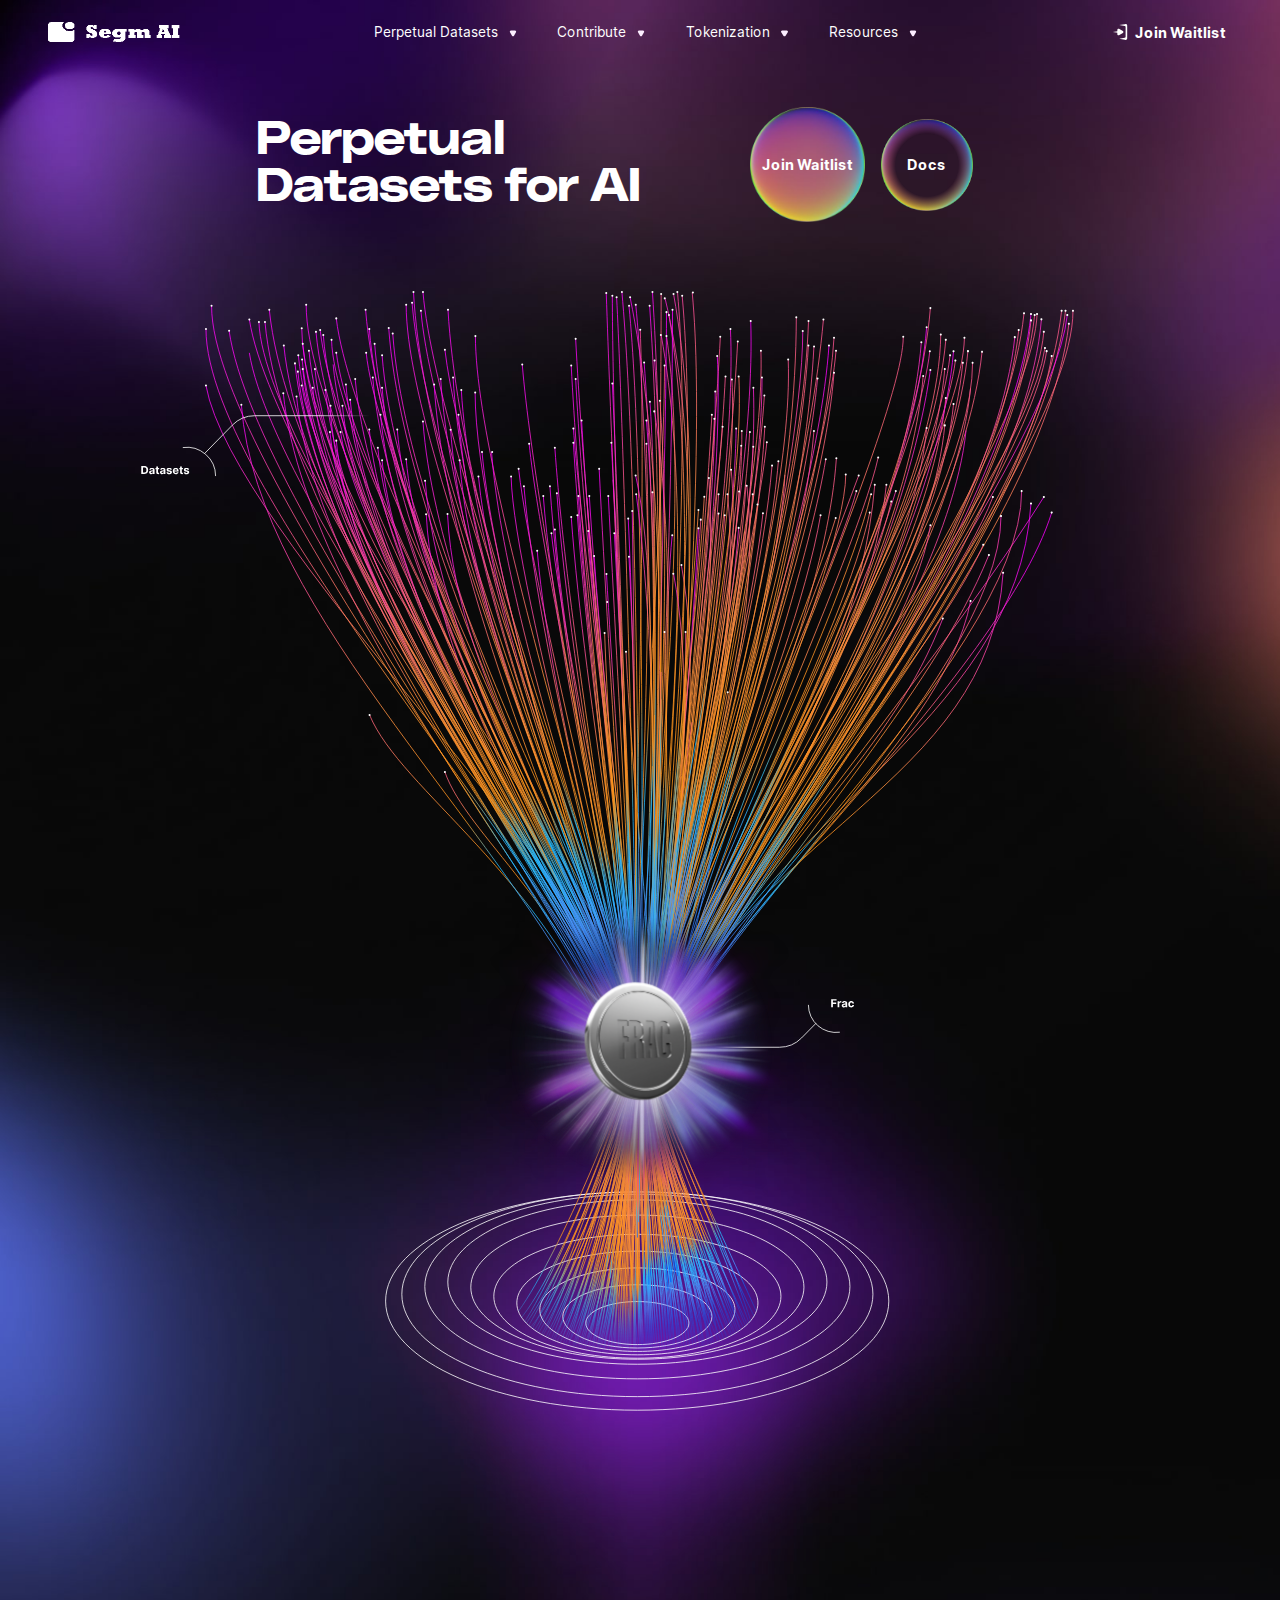
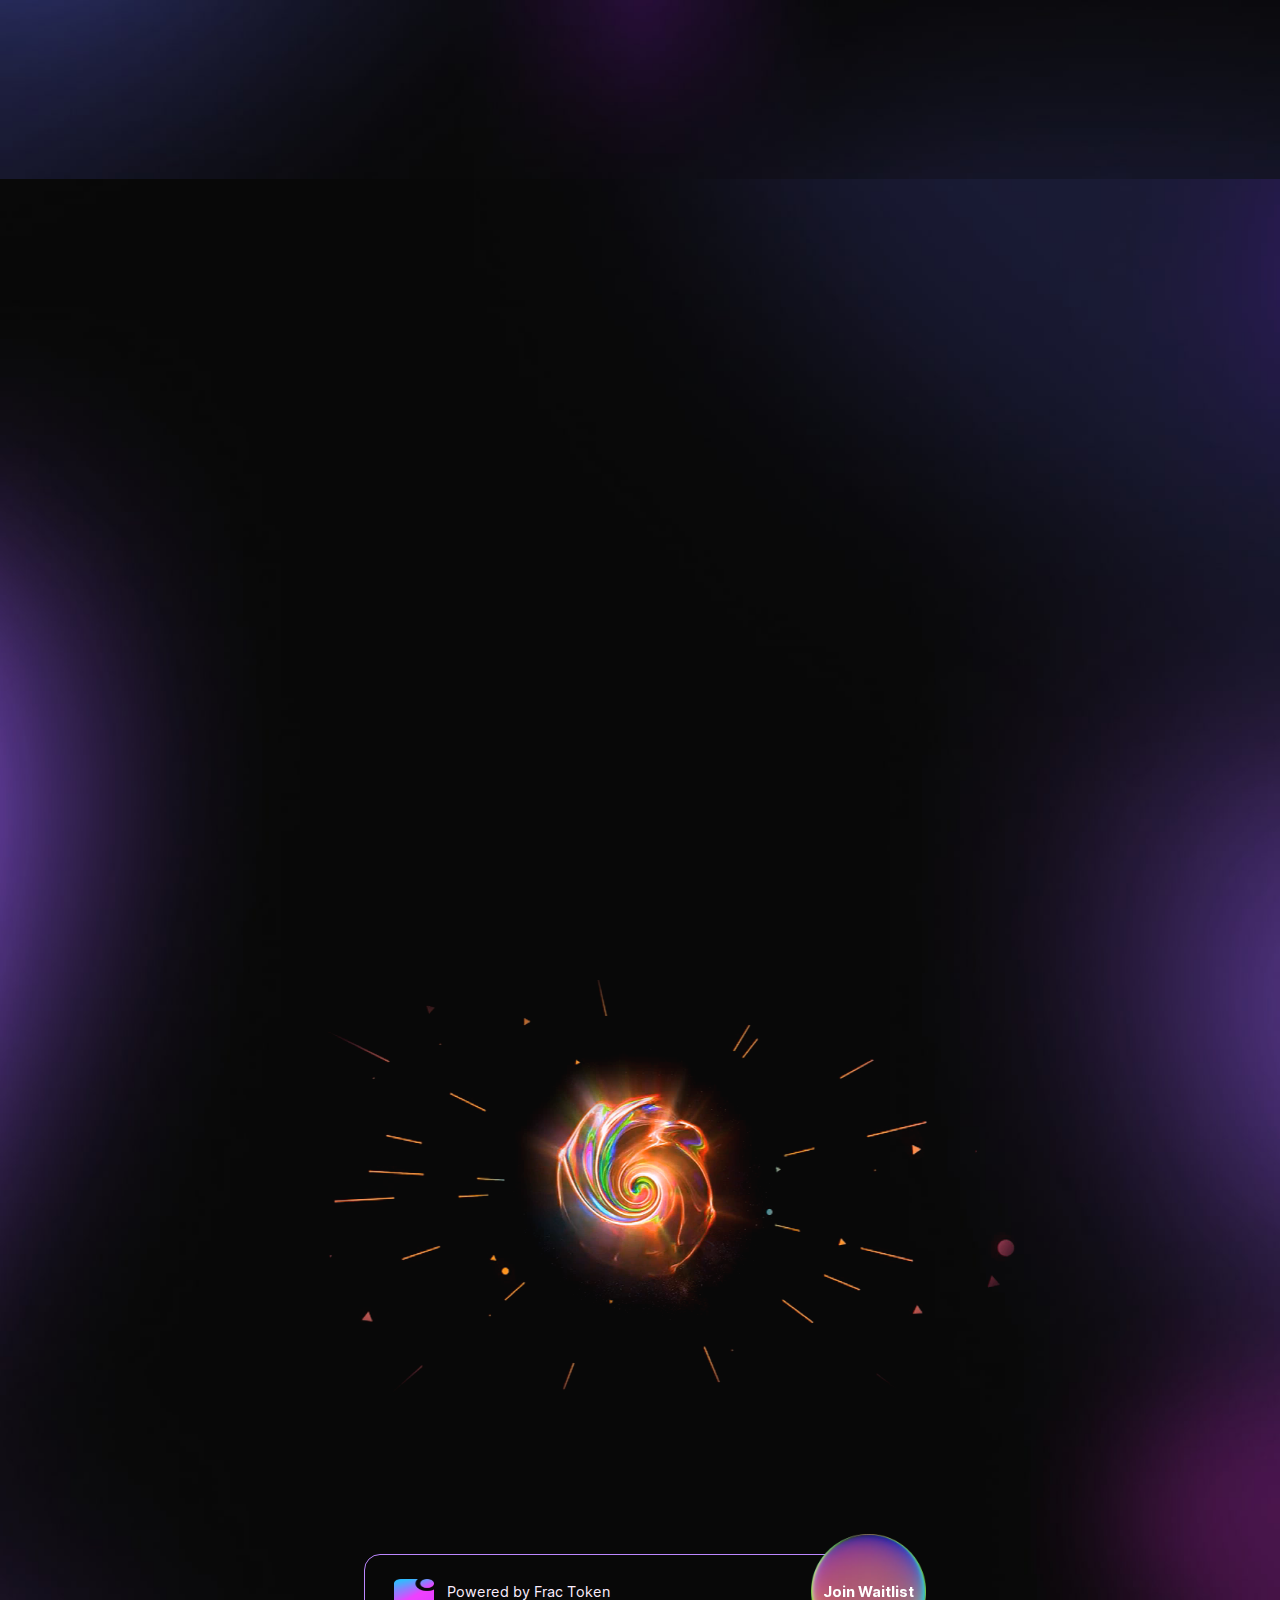
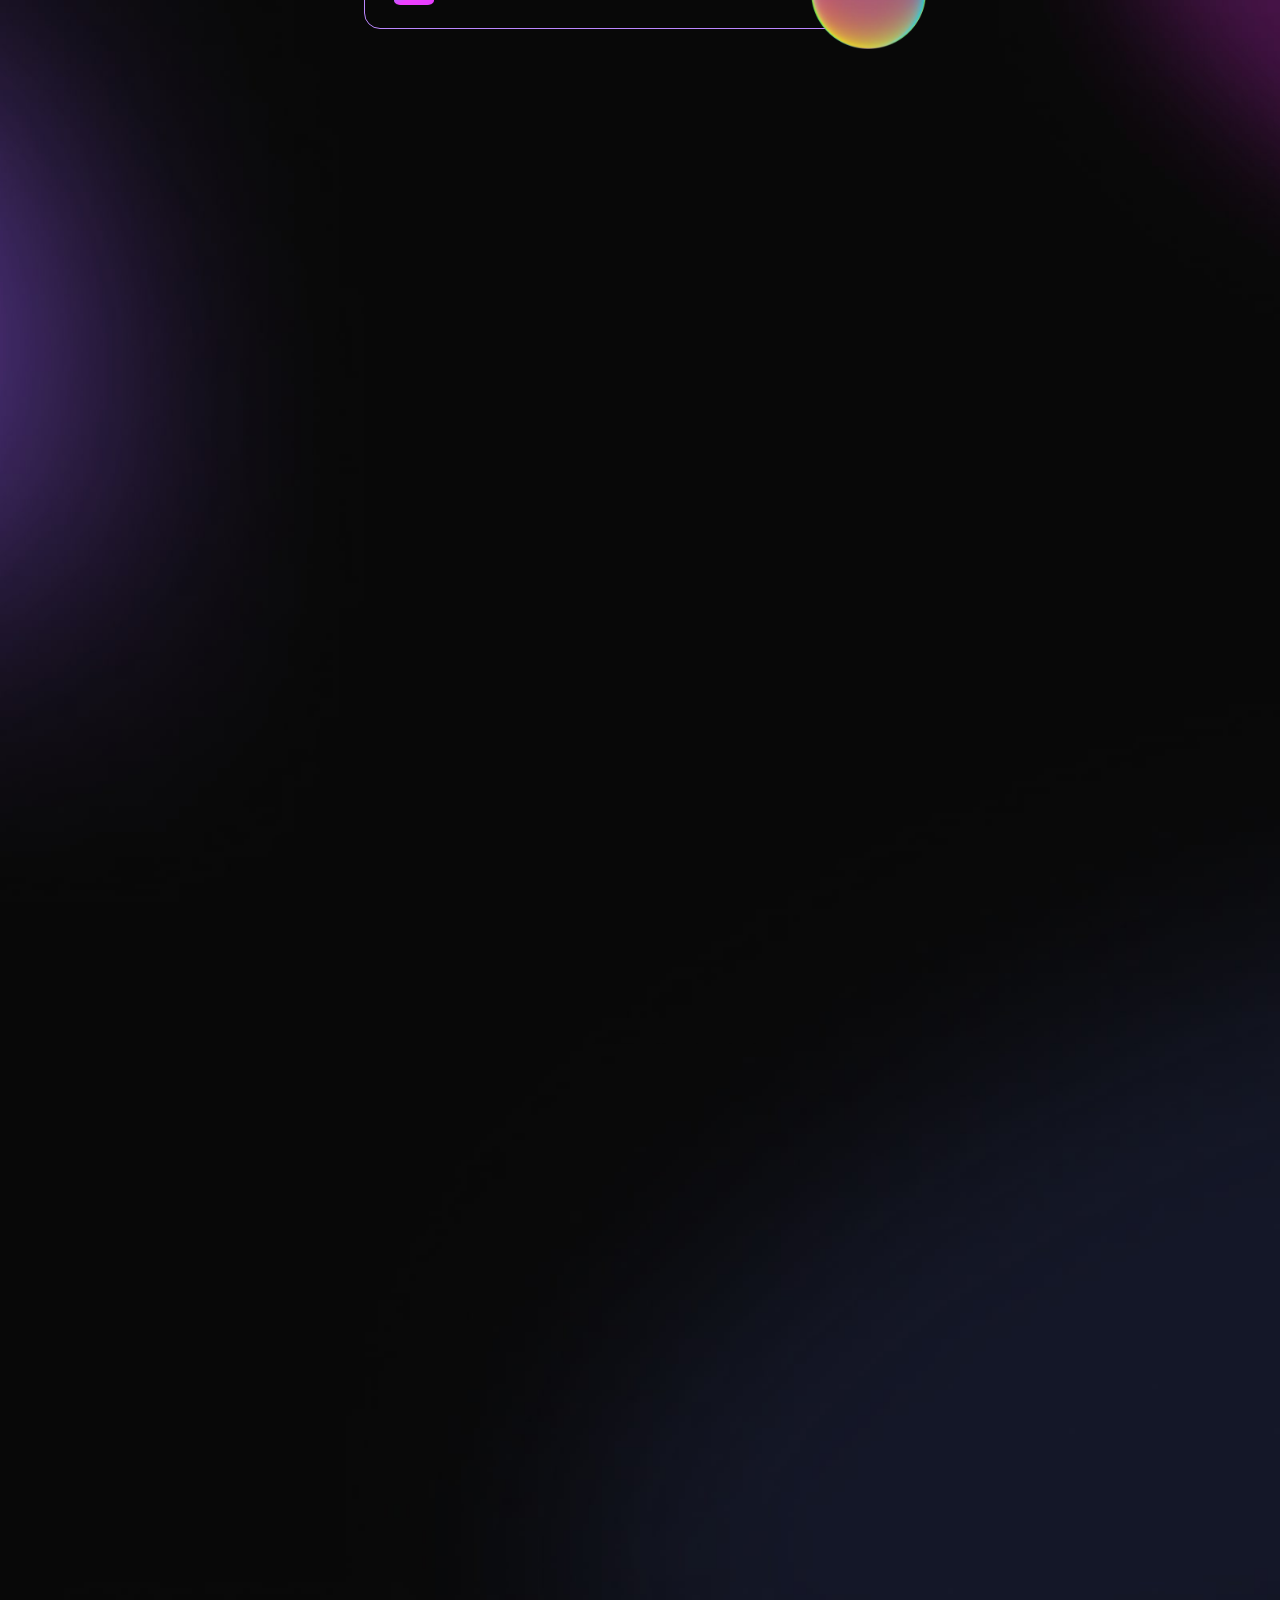
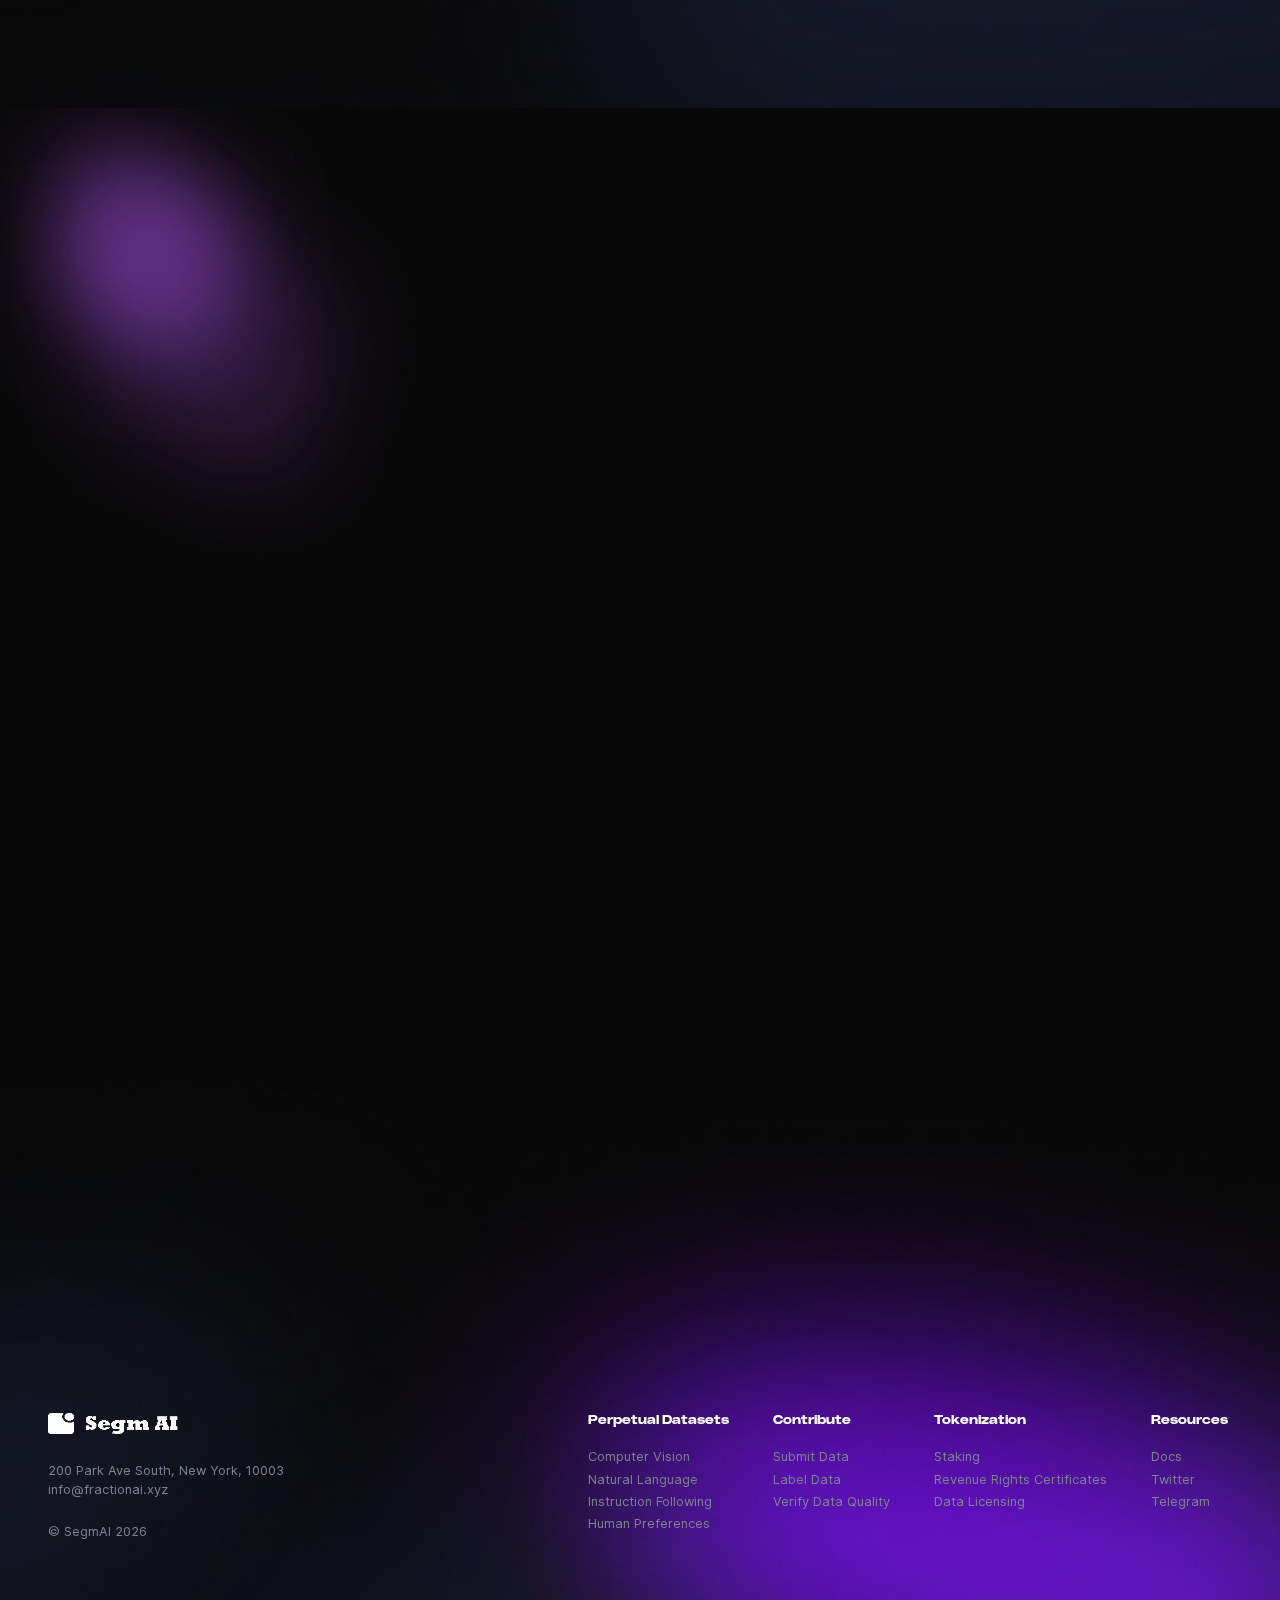
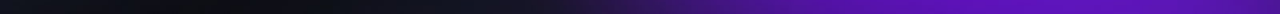
==== index.html @ c806396d "first commit" ====
<!DOCTYPE html>
<html lang="en">
  <head>
    <meta charset="utf-8" />
    <meta name="viewport" content="width=device-width, initial-scale=1" />
    <link
      rel="preload"
      as="image"
      href="/_next/static/media/AlphaVentureDAO.75aa0b48.png"
      fetchPriority="high"
    />
    <link
      rel="preload"
      as="image"
      href="/_next/static/media/Anagram.2aeba95c.png"
      fetchPriority="high"
    />
    <link
      rel="preload"
      as="image"
      href="/_next/static/media/BorderlessLogo.1b2e3f99.png"
      fetchPriority="high"
    />
    <link
      rel="preload"
      as="image"
      href="/_next/static/media/Builder.833ea378.png"
      fetchPriority="high"
    />
    <link
      rel="preload"
      as="image"
      href="/_next/static/media/Byzantine.6fba3592.png"
      fetchPriority="high"
    />
    <link
      rel="preload"
      as="image"
      href="/_next/static/media/CogitentVentures.540297de.png"
      fetchPriority="high"
    />
    <link
      rel="preload"
      as="image"
      href="/_next/static/media/Foresight.e805cc8b.png"
      fetchPriority="high"
    />
    <link
      rel="preload"
      as="image"
      href="/_next/static/media/GenVentures.bc48688a.png"
      fetchPriority="high"
    />
    <link
      rel="preload"
      as="image"
      href="/_next/static/media/Karatage.89d20396.png"
      fetchPriority="high"
    />
    <link
      rel="preload"
      as="image"
      href="/_next/static/media/Kosmos.84109bc8.png"
      fetchPriority="high"
    />
    <link
      rel="preload"
      as="image"
      href="/_next/static/media/Lotus.a85026fb.png"
      fetchPriority="high"
    />
    <link
      rel="preload"
      as="image"
      href="/_next/static/media/Mask.5b7e86ab.png"
      fetchPriority="high"
    />
    <link
      rel="preload"
      as="image"
      href="/_next/static/media/MhVentures.dbbf412c.png"
      fetchPriority="high"
    />
    <link
      rel="preload"
      as="image"
      href="/_next/static/media/NextWebCapital.3379c9a7.png"
      fetchPriority="high"
    />
    <link
      rel="preload"
      as="image"
      href="/_next/static/media/OakGrove.c1ee1706.png"
      fetchPriority="high"
    />
    <link
      rel="preload"
      as="image"
      href="/_next/static/media/Paka.4f63348c.png"
      fetchPriority="high"
    />
    <link
      rel="preload"
      as="image"
      href="/_next/static/media/Paramita.3d475eb5.png"
      fetchPriority="high"
    />
    <link
      rel="preload"
      as="image"
      href="/_next/static/media/PublicWorks.d2dd0004.png"
      fetchPriority="high"
    />
    <link
      rel="preload"
      as="image"
      href="/_next/static/media/SamaraAG.9e690087.png"
      fetchPriority="high"
    />
    <link
      rel="preload"
      as="image"
      href="/_next/static/media/Spartan.e69c2835.png"
      fetchPriority="high"
    />
    <link
      rel="preload"
      as="image"
      href="/_next/static/media/Symbolic.af95c473.png"
      fetchPriority="high"
    />
    <link
      rel="preload"
      as="image"
      href="/_next/static/media/ZephyrusCapital.21d516d2.png"
      fetchPriority="high"
    />
    <link
      rel="preload"
      as="image"
      href="/_next/static/media/0G.366169a4.png"
      fetchPriority="high"
    />
    <link
      rel="preload"
      as="image"
      href="/_next/static/media/Morphic.2773540b.png"
      fetchPriority="high"
    />
    <link
      rel="preload"
      as="image"
      href="/_next/static/media/Near.efeb24a5.png"
      fetchPriority="high"
    />
    <link
      rel="preload"
      as="image"
      href="/_next/static/media/Nesa.611f9284.png"
      fetchPriority="high"
    />
    <link
      rel="preload"
      as="image"
      href="/_next/static/media/Ora.41259794.png"
      fetchPriority="high"
    />
    <link
      rel="preload"
      as="image"
      href="/_next/static/media/rapid_claims.d3c39f16.png"
      fetchPriority="high"
    />
    <link
      rel="preload"
      as="image"
      href="/_next/static/media/Rivalz.a2b51f48.png"
      fetchPriority="high"
    />
    <link
      rel="preload"
      as="image"
      href="/_next/static/media/Sentient.4f8ac960.png"
      fetchPriority="high"
    />
    <link
      rel="preload"
      as="image"
      href="/_next/static/media/Spheron.e13d2dae.png"
      fetchPriority="high"
    />
    <link
      rel="preload"
      as="image"
      href="/_next/static/media/MorphicLogo.73d714d5.svg"
      fetchPriority="high"
    />
    <link
      rel="preload"
      as="image"
      href="/_next/static/media/BlockQuote.c34dfe4c.svg"
      fetchPriority="high"
    />
    <link
      rel="preload"
      as="image"
      href="/_next/static/media/MetaAlLogo.d6e3d0cc.svg"
      fetchPriority="high"
    />
    <link
      rel="preload"
      as="image"
      href="/_next/static/media/RapidClaimsLogo.58a42cae.svg"
      fetchPriority="high"
    />
    <link
      rel="stylesheet"
      href="/_next/static/css/dbd908fb27c81e06.css"
      crossorigin=""
      data-precedence="next"
    />
    <link
      rel="stylesheet"
      href="/_next/static/css/cda9fcdcdef2d51f.css"
      crossorigin=""
      data-precedence="next"
    />
    <link
      rel="preload"
      as="script"
      fetchPriority="low"
      href="/_next/static/chunks/webpack-c1035b75d6c2086c.js"
      crossorigin=""
    />
    <script
      src="/_next/static/chunks/fd9d1056-46df513dcd516d23.js"
      async=""
      crossorigin=""
    ></script>
    <script
      src="/_next/static/chunks/69-76e73b89971a0ec4.js"
      async=""
      crossorigin=""
    ></script>
    <script
      src="/_next/static/chunks/main-app-541c8183e95a28ff.js"
      async=""
      crossorigin=""
    ></script>
    <script src="/_next/static/chunks/19-03364855e7544547.js" async=""></script>
    <script
      src="/_next/static/chunks/587-9df435697ee7d8c5.js"
      async=""
    ></script>
    <script
      src="/_next/static/chunks/401-be512187e01cde58.js"
      async=""
    ></script>
    <script
      src="/_next/static/chunks/615-d84be92cf2cf5843.js"
      async=""
    ></script>
    <script src="/_next/static/chunks/9-1e6c07120702a4f0.js" async=""></script>
    <script src="/_next/static/chunks/90-99384bb0e1c22a14.js" async=""></script>
    <script
      src="/_next/static/chunks/app/page-72f223710785ea07.js"
      async=""
    ></script>
    <script
      src="/_next/static/chunks/app/layout-46aa9c81bfc9685f.js"
      async=""
    ></script>
    <link
      rel="preload"
      href="https://www.googletagmanager.com/gtag/js?id=G-CMTVXBFJR9"
      as="script"
    />
    <title>SegmAI</title>
    <meta
      name="description"
      content="Democratizing High-Quality Training Data for AI with Web3"
    />
    <link rel="manifest" href="/site.webmanifest" />
    <meta property="og:title" content="SegmAI" />
    <meta
      property="og:description"
      content="Democratizing High-Quality Training Data for AI with Web3"
    />
    <meta property="og:image" content="https://fractionai.xyz/og_image.png" />
    <meta name="twitter:card" content="summary_large_image" />
    <meta name="twitter:title" content="SegmAI" />
    <meta
      name="twitter:description"
      content="Democratizing High-Quality Training Data for AI with Web3"
    />
    <meta name="twitter:image" content="https://fractionai.xyz/og_image.png" />
    <link rel="shortcut icon" href="/apple-touch-icon.png" />
    <link rel="icon" href="/favicon.ico?v=4" />
    <link rel="apple-touch-icon" href="/apple-touch-icon.png?v=4" />
    <script
      src="/_next/static/chunks/polyfills-c67a75d1b6f99dc8.js"
      crossorigin=""
      nomodule=""
    ></script>
  </head>
  <body class="__className_aaf875">
    <!--$!--><template data-dgst="BAILOUT_TO_CLIENT_SIDE_RENDERING"></template
    ><!--/$-->
    <div class="hidden md:block home-page">
      <div class="bg-img section-1">
        <div class="component-div">
          <div class="hidden md:block">
            <div
              class="px-[3.75rem] py-0 flex items-center h-[5rem] justify-between"
            >
              <div>
                <a href="/"
                  ><figure>
                    <img
                      alt="logo"
                      data-nimg="1"
                      loading="lazy"
                      width="165"
                      height="26"
                      decoding="async"
                      class="text-transparent w-[10.3125rem] h-[1.625rem]"
                      style="color: transparent"
                      src="/_next/static/media/header_logo.png"
                    /></figure
                ></a>
              </div>
              <div
                class="__className_aaf875 w-[42.5rem] list-none flex justify-between text-[1rem] text-white"
              >
                <div class="relative dropdown">
                  <button
                    class="flex items-center gap-3 text-[1.063rem] focus:outline-none"
                  >
                    Perpetual Datasets<img
                      alt="icon"
                      loading="lazy"
                      width="13"
                      height="13"
                      decoding="async"
                      data-nimg="1"
                      class="w-[0.813rem] h-[0.813rem]"
                      style="color: transparent"
                      src="/_next/static/media/PolygonDown.096e0f05.svg"
                    />
                  </button>
                </div>
                <div class="relative dropdown">
                  <button
                    class="flex items-center gap-3 text-[1.063rem] focus:outline-none"
                  >
                    Contribute<img
                      alt="icon"
                      loading="lazy"
                      width="13"
                      height="13"
                      decoding="async"
                      data-nimg="1"
                      class="w-[0.813rem] h-[0.813rem]"
                      style="color: transparent"
                      src="/_next/static/media/PolygonDown.096e0f05.svg"
                    />
                  </button>
                </div>
                <div class="relative dropdown">
                  <button
                    class="flex items-center gap-3 text-[1.063rem] focus:outline-none"
                  >
                    Tokenization<img
                      alt="icon"
                      loading="lazy"
                      width="13"
                      height="13"
                      decoding="async"
                      data-nimg="1"
                      class="w-[0.813rem] h-[0.813rem]"
                      style="color: transparent"
                      src="/_next/static/media/PolygonDown.096e0f05.svg"
                    />
                  </button>
                </div>
                <div class="relative dropdown">
                  <button
                    class="flex items-center gap-3 text-[1.063rem] focus:outline-none"
                  >
                    Resources<img
                      alt="icon"
                      loading="lazy"
                      width="13"
                      height="13"
                      decoding="async"
                      data-nimg="1"
                      class="w-[0.813rem] h-[0.813rem]"
                      style="color: transparent"
                      src="/_next/static/media/PolygonDown.096e0f05.svg"
                    />
                  </button>
                </div>
              </div>
              <a class="flex" href="/waitlist/"
                ><img
                  alt="arrow"
                  data-nimg="1"
                  loading="lazy"
                  width="20"
                  height="20"
                  decoding="async"
                  class="text-transparent w-[1.25rem] h-[1.25rem]"
                  style="color: transparent"
                  src="/_next/static/media/LoginIcon.3c1b82bd.svg"
                /><span class="px-2 text-login">Join Waitlist</span></a
              >
            </div>
          </div>
          <div style="opacity: 0">
            <div>
              <div>
                <div
                  class="flex justify-between pt-[3.375rem] pb-[5.375rem] pl-[20rem] pr-[24rem]"
                >
                  <div class="flex items-center hero-banner-text">
                    <span>Perpetual Datasets for AI</span>
                  </div>
                  <div class="__className_aaf875">
                    <div class="flex text-[1.125rem] gap-[1.25rem]">
                      <a
                        class="relative solid-bg-parent w-[9rem] h-[9rem]"
                        href="/waitlist/"
                        ><div
                          class="absolute flex justify-center items-center circle-button w-full h-full solid-bg top-0 left-0 z-0"
                        ></div>
                        <div
                          class="absolute flex justify-center items-center w-full h-full top-0 left-0 z-1"
                        >
                          <span class="circle-button-content"
                            >Join Waitlist</span
                          >
                        </div></a
                      ><a
                        class="relative transparent-bg-parent w-[7.1875rem] h-[9rem]"
                        target="_blank"
                        href="https://jonathans-organization-27.gitbook.io/segmai"
                        ><div
                          class="absolute flex justify-center items-center w-full h-full circle-button transparent-bg top-0 left-0 z-0"
                        ></div>
                        <div
                          class="absolute flex justify-center items-center w-full h-full top-0 left-0 z-1"
                        >
                          <span class="circle-button-content">Docs</span>
                        </div></a
                      >
                    </div>
                  </div>
                </div>
                <div class="relative">
                  <div class="ml-[10.9375rem] mr-[15.9375rem]">
                    <div class="relative w-full h-[87.5rem]">
                      <img
                        alt="Fraction"
                        loading="lazy"
                        decoding="async"
                        data-nimg="fill"
                        style="
                          position: absolute;
                          height: 100%;
                          width: 100%;
                          left: 0;
                          top: 0;
                          right: 0;
                          bottom: 0;
                          color: transparent;
                        "
                        src="/_next/static/media/HeroImageNew.38eaa4c1.svg"
                      />
                    </div>
                  </div>
                  <div
                    class="absolute w-full top-[46.57%] left-0 pl-[3.75rem] pr-[6.75rem] flex justify-between"
                  >
                    <div
                      style="
                        opacity: 0;
                        transform: translateY(100px) translateZ(0);
                      "
                    >
                      <div>
                        <div class="w-[37%]">
                          <div
                            class="hero-banner-problem-header pb-[0.6875rem]"
                          >
                            <span>problem</span>
                          </div>
                          <div class="hero-banner-problem-content">
                            <span
                              >GenAI models require a ton of
                              <em>labelled data</em> and <em>web2</em>
                              <em>platforms</em> can&apos;t keep up</span
                            >
                          </div>
                        </div>
                      </div>
                    </div>
                    <div
                      style="
                        opacity: 0;
                        transform: translateY(100px) translateZ(0);
                      "
                    >
                      <div>
                        <div class="relative mt-[3rem]">
                          <div class="w-[17.75rem]">
                            <span class="dashed-ellipse-container-text"
                              >A handful of companies own and control all the
                              large scale datasets</span
                            >
                          </div>
                          <figure
                            class="absolute w-[22rem] top-[2.625rem] left-[-2.125rem]"
                          >
                            <img
                              alt="centralized"
                              data-nimg="1"
                              loading="lazy"
                              width="352"
                              height="80"
                              decoding="async"
                              class="text-transparent w-[22rem] h-[5rem]"
                              style="color: transparent"
                              src="/_next/static/media/DashedEllipse.fed6feae.svg"
                            />
                          </figure>
                        </div>
                      </div>
                    </div>
                  </div>
                </div>
                <div
                  style="opacity: 0; transform: translateY(100px) translateZ(0)"
                >
                  <div>
                    <div>
                      <div class="flex justify-center items-center pt-16">
                        <figure class="solution-line">
                          <img
                            alt=""
                            loading="lazy"
                            width="43"
                            height="1"
                            decoding="async"
                            data-nimg="1"
                            class="w-[2.6875rem] h-[0.0625rem]"
                            style="color: transparent"
                            src="/_next/static/media/RectangleOne.96544b79.svg"
                          />
                        </figure>
                        <span class="solution-header px-[0.75rem]"
                          >Solutions</span
                        >
                        <figure class="solution-line">
                          <img
                            alt=""
                            loading="lazy"
                            width="43"
                            height="1"
                            decoding="async"
                            data-nimg="1"
                            class="w-[2.6875rem] h-[0.0625rem]"
                            style="color: transparent"
                            src="/_next/static/media/RectangleTwo.62e64d7b.svg"
                          />
                        </figure>
                      </div>
                      <div class="flex flex-col items-center text-white pt-4">
                        <div class="hero-banner-title">
                          Enter Perpetual Datasets
                        </div>
                        <div
                          class="hero-banner-subtext pt-[1.375rem] w-[41.5625rem]"
                        >
                          <span
                            >The <em><b>100x</b></em> solution offering large
                            scale datasets with universal accessibility and
                            community ownership</span
                          >
                        </div>
                      </div>
                    </div>
                  </div>
                </div>
              </div>
            </div>
          </div>
        </div>
      </div>
      <div class="bg-img section-3">
        <div class="component-div">
          <div style="opacity: 0; transform: translateY(100px) translateZ(0)">
            <div>
              <div class="w-full h-[28.875rem] mt-[13.75rem] relative">
                <figure class="absolute top-0 left-0">
                  <img
                    alt="s-curve"
                    loading="lazy"
                    width="1600"
                    height="462"
                    decoding="async"
                    data-nimg="1"
                    class="w-[100rem] h-[28.875rem]"
                    style="color: transparent"
                    src="/_next/static/media/SCurve.ccb392a4.svg"
                  />
                </figure>
                <figure class="absolute top-[9rem] left-[42.9375rem]">
                  <img
                    alt="perpetual-labelled-icons-background"
                    loading="lazy"
                    width="166"
                    height="334"
                    decoding="async"
                    data-nimg="1"
                    class="w-[10.375rem] h-[20.875rem]"
                    style="color: transparent"
                    src="/_next/static/media/PerpetualLabelledIconsBackground.57ed8b90.svg"
                  />
                </figure>
                <div class="relative flex">
                  <div class="pt-[3rem] pl-[13.75rem]">
                    <div
                      class="flex flex-col justify-between w-[24.25rem] h-[15.125rem]"
                    >
                      <div class="perpetual-labelled-header">
                        <p>Perpetually Labelled</p>
                      </div>
                      <div class="perpetual-labelled-subtext pt-[2rem]">
                        <p>
                          Datasets are created proactively based on expected
                          future demand and licensed for training AI models
                          across multiple instances. Trustless verfification
                          mechanisms ensure absolute absence of bias, fostering
                          reliability and integrity in AI models
                        </p>
                      </div>
                    </div>
                  </div>
                  <div class="pt-[3.75rem] pl-[7.375rem]">
                    <div>
                      <span class="perpetual-labelled-icon-list-header"
                        >This proactive model of labelling ensures that datasets
                        are :</span
                      >
                    </div>
                    <div class="pt-[2.0625rem]">
                      <div class="flex pt-[1.75rem]">
                        <div class="relative">
                          <figure class="relative">
                            <img
                              alt="Dataset Icon"
                              loading="lazy"
                              width="80"
                              height="80"
                              decoding="async"
                              data-nimg="1"
                              class="w-[5rem] h-[5rem]"
                              style="color: transparent"
                              src="/_next/static/media/InstantlyAvailableLogo.ee622db9.svg"
                            />
                          </figure>
                        </div>
                        <div class="text-left pl-[2.5rem] pt-[0.3125rem]">
                          <span class="perpetual-labelled-icon-header"
                            >Universally Accessible</span
                          ><br /><span class="perpetual-labelled-icon-subtext"
                            >For trustless contributions and Usage</span
                          >
                        </div>
                      </div>
                      <div class="flex pt-[1.75rem]">
                        <div class="relative">
                          <figure class="relative">
                            <img
                              alt="Dataset Icon"
                              loading="lazy"
                              width="80"
                              height="80"
                              decoding="async"
                              data-nimg="1"
                              class="w-[5rem] h-[5rem]"
                              style="color: transparent"
                              src="/_next/static/media/CheaperLogo.7284d26b.svg"
                            />
                          </figure>
                        </div>
                        <div class="text-left pl-[2.5rem] pt-[0.3125rem]">
                          <span class="perpetual-labelled-icon-header"
                            >Produced at Scale</span
                          ><br /><span class="perpetual-labelled-icon-subtext"
                            >Increasingly affordable, pay as you go</span
                          >
                        </div>
                      </div>
                      <div class="flex pt-[1.75rem]">
                        <div class="relative">
                          <figure class="relative">
                            <img
                              alt="Dataset Icon"
                              loading="lazy"
                              width="80"
                              height="80"
                              decoding="async"
                              data-nimg="1"
                              class="w-[5rem] h-[5rem]"
                              style="color: transparent"
                              src="/_next/static/media/CommunityOwnedLogo.a54eeb7a.svg"
                            />
                          </figure>
                        </div>
                        <div class="text-left pl-[2.5rem] pt-[0.3125rem]">
                          <span class="perpetual-labelled-icon-header"
                            >Community owned</span
                          ><br /><span class="perpetual-labelled-icon-subtext"
                            >Tokenized ownership for licensing revenue</span
                          >
                        </div>
                      </div>
                    </div>
                  </div>
                </div>
              </div>
            </div>
          </div>
          <div class="relative mt-[13.75rem] h-[58.5rem] overflow-x-hidden">
            <div
              class="flex justify-center absolute top-[0] w-[100rem] mix-blend-lighten"
            >
              <div class="w-[60rem] h-[45rem]">
                <video
                  autoplay=""
                  loop=""
                  muted=""
                  playsinline=""
                  disableRemotePlayback=""
                  class="video-black-hole"
                >
                  <source
                    src="/videos/BlackHole_Transparent.webm"
                    type="video/webm"
                  />
                </video>
              </div>
            </div>
            <div style="opacity: 0; transform: translateY(100px) translateZ(0)">
              <div>
                <div
                  class="relative w-full flex justify-center z-20 pt-[3.3125rem] text-center"
                >
                  <div class="novel-protocol-header w-[39.9375rem]">
                    Made Possible by our Novel Protocol
                  </div>
                </div>
                <div class="absolute top-[13.1875rem] left-[4.1875rem] z-30">
                  <figure>
                    <img
                      alt="cube"
                      loading="lazy"
                      width="432"
                      height="455"
                      decoding="async"
                      data-nimg="1"
                      class="w-[27rem] h-[28.4375rem]"
                      style="color: transparent"
                      src="/_next/static/media/Cube.93325ca7.svg"
                    />
                  </figure>
                </div>
                <div class="absolute top-[11rem] left-[66.25rem] z-40">
                  <figure>
                    <img
                      alt="pyramid"
                      loading="lazy"
                      width="529"
                      height="426"
                      decoding="async"
                      data-nimg="1"
                      class="w-[33.0625rem] h-[26.625rem]"
                      style="color: transparent"
                      src="/_next/static/media/Pyramid.fbc0d612.svg"
                    />
                  </figure>
                </div>
                <div
                  class="absolute top-[29.375rem] w-full flex justify-center z-50"
                >
                  <figure>
                    <img
                      alt="cylinder"
                      loading="lazy"
                      width="382"
                      height="440"
                      decoding="async"
                      data-nimg="1"
                      class="w-[23.875rem] h-[27.5rem]"
                      style="color: transparent"
                      src="/_next/static/media/Cylinder.5b4ee6e9.svg"
                    />
                  </figure>
                </div>
                <div
                  class="absolute top-[22.75rem] left-[8.8125rem] text-center z-[55]"
                >
                  <div class="w-[17rem]">
                    <div class="shape-header !text-[2rem]">
                      <span>Contributors</span>
                    </div>
                    <div
                      class="shape-subtext !text-[1.125rem] !leading-[1.625rem] pt-[1.25rem]"
                    >
                      <span
                        >Submit, label and verify data - grow perpetual datasets
                        and earn rewards</span
                      >
                    </div>
                  </div>
                </div>
                <div
                  class="absolute top-[21.9375rem] left-[75.4375rem] text-center z-[55]"
                >
                  <div class="w-[15.6875rem]">
                    <div class="shape-header !text-[2rem]">
                      <span>Stakers</span>
                    </div>
                    <div
                      class="shape-subtext !text-[1.125rem] !leading-[1.625rem] pt-[1.25rem]"
                    >
                      <span
                        >Secure submissions on the platform by Staking and earn
                        rewards</span
                      >
                    </div>
                  </div>
                </div>
                <div
                  class="absolute top-[39.0625rem] w-full flex justify-center text-center z-[55]"
                >
                  <div class="w-[15.1875rem] flex flex-col items-center">
                    <div class="shape-header !text-[2rem]">
                      <span>Data-Owners</span>
                    </div>
                    <div
                      class="shape-subtext !text-[1.125rem] !leading-[1.625rem] pt-[1.25rem] w-[12.3125rem]"
                    >
                      <span>Own the Revenue and Governance Rights</span>
                    </div>
                  </div>
                </div>
              </div>
            </div>
            <div
              class="absolute bottom-[1.625rem] z-50 flex justify-center w-full"
            >
              <div
                class="w-[43.125rem] h-[5.875rem] rounded-[1.25rem] border-[0.0625rem] bg-[#080808] border-[#BC87FF] border-solid"
              >
                <div class="flex pl-[2.25rem] pt-[1.9375rem]">
                  <figure>
                    <img
                      alt="fractionai logo"
                      loading="lazy"
                      width="50"
                      height="32"
                      decoding="async"
                      data-nimg="1"
                      class="w-[3.125rem] h-[2rem]"
                      style="color: transparent"
                      src="/apple-touch-icon.png"
                    />
                  </figure>
                  <div
                    class="pl-[1rem] h-[2rem] flex items-center powered-by-text"
                  >
                    <span class="!text-[1.125rem] !leading-[1.625rem]"
                      >Powered by Frac Token</span
                    >
                  </div>
                </div>
              </div>
            </div>
            <a
              class="absolute solid-bg-parent w-[9rem] h-[9rem] top-[49.5rem] left-[63.375rem] z-[60]"
              href="/waitlist/"
              ><div
                class="absolute flex justify-center items-center circle-button w-full h-full solid-bg top-0 left-0 z-0"
              ></div>
              <div
                class="absolute flex justify-center items-center w-full h-full top-0 left-0 z-1"
              >
                <span class="circle-button-content">Join Waitlist</span>
              </div></a
            >
          </div>
          <div style="opacity: 0; transform: translateY(100px) translateZ(0)">
            <div>
              <div class="pt-[13.75rem] relative">
                <div
                  class="flex justify-between items-center pt-[1.3125rem] pl-[11.375rem] pr-[9.25rem]"
                >
                  <div>
                    <div class="ensuring-data-header">
                      Ensuring Data Quality
                    </div>
                  </div>
                  <div>
                    <div class="ensuring-data-subheader">
                      Reputation Based Consensus
                    </div>
                  </div>
                </div>
                <div class="flex relative">
                  <div class="flex justify-center">
                    <div
                      id="animation-two-container"
                      class="w-[79.35rem] h-[50.84875rem] ml-[9.3125rem]"
                    >
                      <!--$!--><template
                        data-dgst="BAILOUT_TO_CLIENT_SIDE_RENDERING"
                      ></template
                      ><!--/$-->
                    </div>
                    <figure
                      class="absolute top-[27.72625rem] left-[16.1075rem]"
                    >
                      <img
                        alt="Content"
                        loading="lazy"
                        width="1108"
                        height="112"
                        decoding="async"
                        data-nimg="1"
                        class="w-[69.2675rem] h-[7rem]"
                        style="color: transparent"
                        src="/_next/static/media/Content.d10ae6ba.svg"
                      />
                    </figure>
                  </div>
                </div>
              </div>
            </div>
          </div>
        </div>
      </div>
      <div class="bg-img section-4">
        <div class="component-div">
          <div style="opacity: 0; transform: translateY(100px) translateZ(0)">
            <div>
              <div class="relative">
                <figure class="absolute top-[-4.25rem] left-0 z-0">
                  <img
                    alt="testimonials-background"
                    loading="lazy"
                    width="1600"
                    height="944"
                    decoding="async"
                    data-nimg="1"
                    class="w-[100rem] h-[59rem]"
                    style="color: transparent"
                    src="/_next/static/media/TestimonialsBackground.968a2b40.svg"
                  />
                </figure>
                <div
                  class="relative flex justify-between items-center px-[27.75rem] z-10"
                >
                  <figure>
                    <img
                      alt=""
                      loading="lazy"
                      width="52"
                      height="52"
                      decoding="async"
                      data-nimg="1"
                      class="w-[3.25rem] h-[3.25rem]"
                      style="color: transparent"
                      src="/_next/static/media/LeftArrowIcon.471f45f6.svg"
                    />
                  </figure>
                  <div>
                    <span class="testimonial-header-text">Testimonials</span>
                  </div>
                  <figure>
                    <img
                      alt=""
                      loading="lazy"
                      width="52"
                      height="52"
                      decoding="async"
                      data-nimg="1"
                      class="w-[3.25rem] h-[3.25rem]"
                      style="color: transparent"
                      src="/_next/static/media/RightArrowIcon.2495a398.svg"
                    />
                  </figure>
                </div>
                <div class="relative pt-[5.875rem] px-[6rem]">
                  <div class="slick-slider slick-initialized" dir="ltr">
                    <div class="slick-list" style="padding: 0px 0px">
                      <div
                        class="slick-track"
                        style="
                          width: 333.33333333333337%;
                          left: -100.00000000000004%;
                        "
                      >
                        <div
                          data-index="-3"
                          tabindex="-1"
                          class="slick-slide slick-center slick-cloned"
                          aria-hidden="true"
                          style="width: 10%"
                        >
                          <div>
                            <div
                              tabindex="-1"
                              style="width: 100%; display: inline-block"
                            >
                              <div
                                class="mt-[3rem] w-[14.375rem] h-full flex flex-col items-center"
                                style="
                                  transform: translateY(-10px) scale(1.24)
                                    translateZ(0);
                                "
                              >
                                <figure>
                                  <img
                                    alt=""
                                    loading="lazy"
                                    width="80"
                                    height="80"
                                    decoding="async"
                                    data-nimg="1"
                                    class="w-[5rem] h-[5rem]"
                                    style="color: transparent"
                                    src="/_next/static/media/MetaAlLogo.d6e3d0cc.svg"
                                  />
                                </figure>
                                <div
                                  class="flex flex-col items-center text-center pt-[1rem]"
                                >
                                  <div class="side-card-header">
                                    Suvam Patra
                                  </div>
                                  <div class="side-card-subtext pt-[0.25rem]">
                                    Research Scientist, Meta Al
                                  </div>
                                  <figure>
                                    <img
                                      alt=""
                                      loading="lazy"
                                      width="22"
                                      height="22"
                                      decoding="async"
                                      data-nimg="1"
                                      class="w-[1.375rem] h-[1.375rem]"
                                      style="color: transparent"
                                      src="/_next/static/media/BlockQuote.c34dfe4c.svg"
                                    />
                                  </figure>
                                  <div class="side-card-text pt-[0.25rem]">
                                    &quot;I was blown away by the extensive
                                    library of labelled datasets. This is like a
                                    candy store for anyone working in Al&quot;
                                  </div>
                                </div>
                              </div>
                            </div>
                          </div>
                        </div>
                        <div
                          data-index="-2"
                          tabindex="-1"
                          class="slick-slide slick-cloned"
                          aria-hidden="true"
                          style="width: 10%"
                        >
                          <div>
                            <div
                              tabindex="-1"
                              style="width: 100%; display: inline-block"
                            >
                              <div
                                class="w-[20.5rem] h-full flex flex-col items-center"
                                style="
                                  transform: translateY(10px) scale(0.8)
                                    translateZ(0);
                                "
                              >
                                <figure>
                                  <img
                                    alt=""
                                    loading="lazy"
                                    width="100"
                                    height="100"
                                    decoding="async"
                                    data-nimg="1"
                                    class="w-[6.25rem] h-[6.25rem]"
                                    style="color: transparent"
                                    src="/_next/static/media/RapidClaimsLogo.58a42cae.svg"
                                  />
                                </figure>
                                <div
                                  class="flex flex-col items-center text-center pt-[1.25rem]"
                                >
                                  <div class="main-card-header">
                                    Dushyant Mishra
                                  </div>
                                  <div class="main-card-subtext pt-[0.3125rem]">
                                    CEO, Rapid Claims
                                  </div>
                                  <figure class="pt-[0.25rem]">
                                    <img
                                      alt=""
                                      loading="lazy"
                                      width="36"
                                      height="36"
                                      decoding="async"
                                      data-nimg="1"
                                      class="w-[2.25rem] h-[2.25rem]"
                                      style="color: transparent"
                                      src="/_next/static/media/BlockQuote.c34dfe4c.svg"
                                    />
                                  </figure>
                                  <div class="main-card-text pt-[0.4375rem]">
                                    &quot;SegmAl is providing exceptional
                                    data quality, crucial for our Al-driven
                                    medical solutions.&quot;
                                  </div>
                                </div>
                              </div>
                            </div>
                          </div>
                        </div>
                        <div
                          data-index="-1"
                          tabindex="-1"
                          class="slick-slide slick-active slick-cloned"
                          aria-hidden="false"
                          style="width: 10%"
                        >
                          <div>
                            <div
                              tabindex="-1"
                              style="width: 100%; display: inline-block"
                            >
                              <div
                                class="mt-[3rem] w-[14.375rem] h-full flex flex-col items-center"
                                style="
                                  transform: translateY(-10px) scale(1.24)
                                    translateZ(0);
                                "
                              >
                                <figure>
                                  <img
                                    alt=""
                                    loading="lazy"
                                    width="80"
                                    height="80"
                                    decoding="async"
                                    data-nimg="1"
                                    class="w-[5rem] h-[5rem]"
                                    style="color: transparent"
                                    src="/_next/static/media/MorphicLogo.73d714d5.svg"
                                  />
                                </figure>
                                <div
                                  class="flex flex-col items-center text-center pt-[1rem]"
                                >
                                  <div class="side-card-header">
                                    Jaynti Kanani
                                  </div>
                                  <div class="side-card-subtext pt-[0.25rem]">
                                    CEO, Morphic
                                  </div>
                                  <figure>
                                    <img
                                      alt=""
                                      loading="lazy"
                                      width="22"
                                      height="22"
                                      decoding="async"
                                      data-nimg="1"
                                      class="w-[1.375rem] h-[1.375rem]"
                                      style="color: transparent"
                                      src="/_next/static/media/BlockQuote.c34dfe4c.svg"
                                    />
                                  </figure>
                                  <div class="side-card-text pt-[0.25rem]">
                                    &quot;SegmAl were really quick in
                                    identifying our data needs and were even
                                    quicker in providing us the required
                                    dataset&quot;
                                  </div>
                                </div>
                              </div>
                            </div>
                          </div>
                        </div>
                        <div
                          data-index="0"
                          class="slick-slide slick-active slick-center slick-current"
                          tabindex="-1"
                          aria-hidden="false"
                          style="outline: none; width: 10%"
                        >
                          <div>
                            <div
                              tabindex="-1"
                              style="width: 100%; display: inline-block"
                            >
                              <div
                                class="mt-[3rem] w-[14.375rem] h-full flex flex-col items-center"
                                style="
                                  transform: translateY(-10px) scale(1.24)
                                    translateZ(0);
                                "
                              >
                                <figure>
                                  <img
                                    alt=""
                                    loading="lazy"
                                    width="80"
                                    height="80"
                                    decoding="async"
                                    data-nimg="1"
                                    class="w-[5rem] h-[5rem]"
                                    style="color: transparent"
                                    src="/_next/static/media/MetaAlLogo.d6e3d0cc.svg"
                                  />
                                </figure>
                                <div
                                  class="flex flex-col items-center text-center pt-[1rem]"
                                >
                                  <div class="side-card-header">
                                    Suvam Patra
                                  </div>
                                  <div class="side-card-subtext pt-[0.25rem]">
                                    Research Scientist, Meta Al
                                  </div>
                                  <figure>
                                    <img
                                      alt=""
                                      loading="lazy"
                                      width="22"
                                      height="22"
                                      decoding="async"
                                      data-nimg="1"
                                      class="w-[1.375rem] h-[1.375rem]"
                                      style="color: transparent"
                                      src="/_next/static/media/BlockQuote.c34dfe4c.svg"
                                    />
                                  </figure>
                                  <div class="side-card-text pt-[0.25rem]">
                                    &quot;I was blown away by the extensive
                                    library of labelled datasets. This is like a
                                    candy store for anyone working in Al&quot;
                                  </div>
                                </div>
                              </div>
                            </div>
                          </div>
                        </div>
                        <div
                          data-index="1"
                          class="slick-slide slick-active"
                          tabindex="-1"
                          aria-hidden="false"
                          style="outline: none; width: 10%"
                        >
                          <div>
                            <div
                              tabindex="-1"
                              style="width: 100%; display: inline-block"
                            >
                              <div
                                class="w-[20.5rem] h-full flex flex-col items-center"
                                style="
                                  transform: translateY(10px) scale(0.8)
                                    translateZ(0);
                                "
                              >
                                <figure>
                                  <img
                                    alt=""
                                    loading="lazy"
                                    width="100"
                                    height="100"
                                    decoding="async"
                                    data-nimg="1"
                                    class="w-[6.25rem] h-[6.25rem]"
                                    style="color: transparent"
                                    src="/_next/static/media/RapidClaimsLogo.58a42cae.svg"
                                  />
                                </figure>
                                <div
                                  class="flex flex-col items-center text-center pt-[1.25rem]"
                                >
                                  <div class="main-card-header">
                                    Dushyant Mishra
                                  </div>
                                  <div class="main-card-subtext pt-[0.3125rem]">
                                    CEO, Rapid Claims
                                  </div>
                                  <figure class="pt-[0.25rem]">
                                    <img
                                      alt=""
                                      loading="lazy"
                                      width="36"
                                      height="36"
                                      decoding="async"
                                      data-nimg="1"
                                      class="w-[2.25rem] h-[2.25rem]"
                                      style="color: transparent"
                                      src="/_next/static/media/BlockQuote.c34dfe4c.svg"
                                    />
                                  </figure>
                                  <div class="main-card-text pt-[0.4375rem]">
                                    &quot;SegmAl is providing exceptional
                                    data quality, crucial for our Al-driven
                                    medical solutions.&quot;
                                  </div>
                                </div>
                              </div>
                            </div>
                          </div>
                        </div>
                        <div
                          data-index="2"
                          class="slick-slide"
                          tabindex="-1"
                          aria-hidden="true"
                          style="outline: none; width: 10%"
                        >
                          <div>
                            <div
                              tabindex="-1"
                              style="width: 100%; display: inline-block"
                            >
                              <div
                                class="mt-[3rem] w-[14.375rem] h-full flex flex-col items-center"
                                style="
                                  transform: translateY(-10px) scale(1.24)
                                    translateZ(0);
                                "
                              >
                                <figure>
                                  <img
                                    alt=""
                                    loading="lazy"
                                    width="80"
                                    height="80"
                                    decoding="async"
                                    data-nimg="1"
                                    class="w-[5rem] h-[5rem]"
                                    style="color: transparent"
                                    src="/_next/static/media/MorphicLogo.73d714d5.svg"
                                  />
                                </figure>
                                <div
                                  class="flex flex-col items-center text-center pt-[1rem]"
                                >
                                  <div class="side-card-header">
                                    Jaynti Kanani
                                  </div>
                                  <div class="side-card-subtext pt-[0.25rem]">
                                    CEO, Morphic
                                  </div>
                                  <figure>
                                    <img
                                      alt=""
                                      loading="lazy"
                                      width="22"
                                      height="22"
                                      decoding="async"
                                      data-nimg="1"
                                      class="w-[1.375rem] h-[1.375rem]"
                                      style="color: transparent"
                                      src="/_next/static/media/BlockQuote.c34dfe4c.svg"
                                    />
                                  </figure>
                                  <div class="side-card-text pt-[0.25rem]">
                                    &quot;SegmAl were really quick in
                                    identifying our data needs and were even
                                    quicker in providing us the required
                                    dataset&quot;
                                  </div>
                                </div>
                              </div>
                            </div>
                          </div>
                        </div>
                        <div
                          data-index="3"
                          tabindex="-1"
                          class="slick-slide slick-center slick-cloned"
                          aria-hidden="true"
                          style="width: 10%"
                        >
                          <div>
                            <div
                              tabindex="-1"
                              style="width: 100%; display: inline-block"
                            >
                              <div
                                class="mt-[3rem] w-[14.375rem] h-full flex flex-col items-center"
                                style="
                                  transform: translateY(-10px) scale(1.24)
                                    translateZ(0);
                                "
                              >
                                <figure>
                                  <img
                                    alt=""
                                    loading="lazy"
                                    width="80"
                                    height="80"
                                    decoding="async"
                                    data-nimg="1"
                                    class="w-[5rem] h-[5rem]"
                                    style="color: transparent"
                                    src="/_next/static/media/MetaAlLogo.d6e3d0cc.svg"
                                  />
                                </figure>
                                <div
                                  class="flex flex-col items-center text-center pt-[1rem]"
                                >
                                  <div class="side-card-header">
                                    Suvam Patra
                                  </div>
                                  <div class="side-card-subtext pt-[0.25rem]">
                                    Research Scientist, Meta Al
                                  </div>
                                  <figure>
                                    <img
                                      alt=""
                                      loading="lazy"
                                      width="22"
                                      height="22"
                                      decoding="async"
                                      data-nimg="1"
                                      class="w-[1.375rem] h-[1.375rem]"
                                      style="color: transparent"
                                      src="/_next/static/media/BlockQuote.c34dfe4c.svg"
                                    />
                                  </figure>
                                  <div class="side-card-text pt-[0.25rem]">
                                    &quot;I was blown away by the extensive
                                    library of labelled datasets. This is like a
                                    candy store for anyone working in Al&quot;
                                  </div>
                                </div>
                              </div>
                            </div>
                          </div>
                        </div>
                        <div
                          data-index="4"
                          tabindex="-1"
                          class="slick-slide slick-cloned"
                          aria-hidden="true"
                          style="width: 10%"
                        >
                          <div>
                            <div
                              tabindex="-1"
                              style="width: 100%; display: inline-block"
                            >
                              <div
                                class="w-[20.5rem] h-full flex flex-col items-center"
                                style="
                                  transform: translateY(10px) scale(0.8)
                                    translateZ(0);
                                "
                              >
                                <figure>
                                  <img
                                    alt=""
                                    loading="lazy"
                                    width="100"
                                    height="100"
                                    decoding="async"
                                    data-nimg="1"
                                    class="w-[6.25rem] h-[6.25rem]"
                                    style="color: transparent"
                                    src="/_next/static/media/RapidClaimsLogo.58a42cae.svg"
                                  />
                                </figure>
                                <div
                                  class="flex flex-col items-center text-center pt-[1.25rem]"
                                >
                                  <div class="main-card-header">
                                    Dushyant Mishra
                                  </div>
                                  <div class="main-card-subtext pt-[0.3125rem]">
                                    CEO, Rapid Claims
                                  </div>
                                  <figure class="pt-[0.25rem]">
                                    <img
                                      alt=""
                                      loading="lazy"
                                      width="36"
                                      height="36"
                                      decoding="async"
                                      data-nimg="1"
                                      class="w-[2.25rem] h-[2.25rem]"
                                      style="color: transparent"
                                      src="/_next/static/media/BlockQuote.c34dfe4c.svg"
                                    />
                                  </figure>
                                  <div class="main-card-text pt-[0.4375rem]">
                                    &quot;SegmAl is providing exceptional
                                    data quality, crucial for our Al-driven
                                    medical solutions.&quot;
                                  </div>
                                </div>
                              </div>
                            </div>
                          </div>
                        </div>
                        <div
                          data-index="5"
                          tabindex="-1"
                          class="slick-slide slick-cloned"
                          aria-hidden="true"
                          style="width: 10%"
                        >
                          <div>
                            <div
                              tabindex="-1"
                              style="width: 100%; display: inline-block"
                            >
                              <div
                                class="mt-[3rem] w-[14.375rem] h-full flex flex-col items-center"
                                style="
                                  transform: translateY(-10px) scale(1.24)
                                    translateZ(0);
                                "
                              >
                                <figure>
                                  <img
                                    alt=""
                                    loading="lazy"
                                    width="80"
                                    height="80"
                                    decoding="async"
                                    data-nimg="1"
                                    class="w-[5rem] h-[5rem]"
                                    style="color: transparent"
                                    src="/_next/static/media/MorphicLogo.73d714d5.svg"
                                  />
                                </figure>
                                <div
                                  class="flex flex-col items-center text-center pt-[1rem]"
                                >
                                  <div class="side-card-header">
                                    Jaynti Kanani
                                  </div>
                                  <div class="side-card-subtext pt-[0.25rem]">
                                    CEO, Morphic
                                  </div>
                                  <figure>
                                    <img
                                      alt=""
                                      loading="lazy"
                                      width="22"
                                      height="22"
                                      decoding="async"
                                      data-nimg="1"
                                      class="w-[1.375rem] h-[1.375rem]"
                                      style="color: transparent"
                                      src="/_next/static/media/BlockQuote.c34dfe4c.svg"
                                    />
                                  </figure>
                                  <div class="side-card-text pt-[0.25rem]">
                                    &quot;SegmAl were really quick in
                                    identifying our data needs and were even
                                    quicker in providing us the required
                                    dataset&quot;
                                  </div>
                                </div>
                              </div>
                            </div>
                          </div>
                        </div>
                      </div>
                    </div>
                    <ul style="display: block" class="slick-dots">
                      <li class="slick-active"><button>1</button></li>
                      <li class=""><button>2</button></li>
                      <li class=""><button>3</button></li>
                    </ul>
                  </div>
                </div>
              </div>
            </div>
          </div>
        </div>
      </div>
      <div class="bg-img section-5">
        <div class="component-div">
          <div style="opacity: 0; transform: translateY(100px) translateZ(0)">
            <div>
              <div class="organisation-conatiner relative">
                <div class="w-full flex justify-center">
                  <div
                    class="w-[68.5625rem] pt-[6rem] text-center organisation-slider-header"
                  >
                    <span>Ecosystem Partners</span>
                  </div>
                </div>
                <div class="pt-[7.75rem] px-[5rem]">
                  <div class="relative flex overflow-hidden">
                    <div class="flex animate-marquee">
                      <figure>
                        <div class="relative w-[15rem] h-[10rem]">
                          <div
                            class="relative w-full h-full flex justify-center items-center z-10"
                          >
                            <img
                              alt="Slide 0"
                              fetchPriority="high"
                              decoding="async"
                              data-nimg="fill"
                              class="object-contain px-8 z-20"
                              style="
                                position: absolute;
                                height: 100%;
                                width: 100%;
                                left: 0;
                                top: 0;
                                right: 0;
                                bottom: 0;
                                color: transparent;
                              "
                              src="/_next/static/media/0G.366169a4.png"
                            />
                          </div>
                        </div>
                      </figure>
                      <figure>
                        <div class="relative w-[20rem] h-[10rem]">
                          <div
                            class="relative w-full h-full flex justify-center items-center z-10"
                          >
                            <img
                              alt="Slide 1"
                              fetchPriority="high"
                              decoding="async"
                              data-nimg="fill"
                              class="object-contain px-8 z-20"
                              style="
                                position: absolute;
                                height: 100%;
                                width: 100%;
                                left: 0;
                                top: 0;
                                right: 0;
                                bottom: 0;
                                color: transparent;
                              "
                              src="/_next/static/media/Morphic.2773540b.png"
                            />
                          </div>
                        </div>
                      </figure>
                      <figure>
                        <div class="relative w-[12.5rem] h-[10rem]">
                          <div
                            class="relative w-full h-full flex justify-center items-center z-10"
                          >
                            <img
                              alt="Slide 2"
                              fetchPriority="high"
                              decoding="async"
                              data-nimg="fill"
                              class="object-contain px-8 z-20"
                              style="
                                position: absolute;
                                height: 100%;
                                width: 100%;
                                left: 0;
                                top: 0;
                                right: 0;
                                bottom: 0;
                                color: transparent;
                              "
                              src="/_next/static/media/Near.efeb24a5.png"
                            />
                          </div>
                        </div>
                      </figure>
                      <figure>
                        <div class="relative w-[20rem] h-[10rem]">
                          <div
                            class="relative w-full h-full flex justify-center items-center z-10"
                          >
                            <img
                              alt="Slide 3"
                              fetchPriority="high"
                              decoding="async"
                              data-nimg="fill"
                              class="object-contain px-8 z-20"
                              style="
                                position: absolute;
                                height: 100%;
                                width: 100%;
                                left: 0;
                                top: 0;
                                right: 0;
                                bottom: 0;
                                color: transparent;
                              "
                              src="/_next/static/media/Nesa.611f9284.png"
                            />
                          </div>
                        </div>
                      </figure>
                      <figure>
                        <div class="relative w-[16rem] h-[10rem]">
                          <div
                            class="relative w-full h-full flex justify-center items-center z-10"
                          >
                            <img
                              alt="Slide 4"
                              fetchPriority="high"
                              decoding="async"
                              data-nimg="fill"
                              class="object-contain px-8 z-20"
                              style="
                                position: absolute;
                                height: 100%;
                                width: 100%;
                                left: 0;
                                top: 0;
                                right: 0;
                                bottom: 0;
                                color: transparent;
                              "
                              src="/_next/static/media/Ora.41259794.png"
                            />
                          </div>
                        </div>
                      </figure>
                      <figure>
                        <div class="relative w-[10rem] h-[10rem]">
                          <div
                            class="relative w-full h-full flex justify-center items-center z-10"
                          >
                            <img
                              alt="Slide 5"
                              fetchPriority="high"
                              decoding="async"
                              data-nimg="fill"
                              class="object-contain px-8 z-20"
                              style="
                                position: absolute;
                                height: 100%;
                                width: 100%;
                                left: 0;
                                top: 0;
                                right: 0;
                                bottom: 0;
                                color: transparent;
                              "
                              src="/_next/static/media/rapid_claims.d3c39f16.png"
                            />
                          </div>
                        </div>
                      </figure>
                      <figure>
                        <div class="relative w-[15rem] h-[10rem]">
                          <div
                            class="relative w-full h-full flex justify-center items-center z-10"
                          >
                            <img
                              alt="Slide 6"
                              fetchPriority="high"
                              decoding="async"
                              data-nimg="fill"
                              class="object-contain px-8 z-20"
                              style="
                                position: absolute;
                                height: 100%;
                                width: 100%;
                                left: 0;
                                top: 0;
                                right: 0;
                                bottom: 0;
                                color: transparent;
                              "
                              src="/_next/static/media/Rivalz.a2b51f48.png"
                            />
                          </div>
                        </div>
                      </figure>
                      <figure>
                        <div class="relative w-[25rem] h-[10rem]">
                          <div
                            class="relative w-full h-full flex justify-center items-center z-10"
                          >
                            <img
                              alt="Slide 7"
                              fetchPriority="high"
                              decoding="async"
                              data-nimg="fill"
                              class="object-contain px-8 z-20"
                              style="
                                position: absolute;
                                height: 100%;
                                width: 100%;
                                left: 0;
                                top: 0;
                                right: 0;
                                bottom: 0;
                                color: transparent;
                              "
                              src="/_next/static/media/Sentient.4f8ac960.png"
                            />
                          </div>
                        </div>
                      </figure>
                      <figure>
                        <div class="relative w-[25rem] h-[10rem]">
                          <div
                            class="relative w-full h-full flex justify-center items-center z-10"
                          >
                            <img
                              alt="Slide 8"
                              fetchPriority="high"
                              decoding="async"
                              data-nimg="fill"
                              class="object-contain px-8 z-20"
                              style="
                                position: absolute;
                                height: 100%;
                                width: 100%;
                                left: 0;
                                top: 0;
                                right: 0;
                                bottom: 0;
                                color: transparent;
                              "
                              src="/_next/static/media/Spheron.e13d2dae.png"
                            />
                          </div>
                        </div>
                      </figure>
                    </div>
                    <div class="flex absolute animate-marquee2">
                      <figure>
                        <div class="relative w-[15rem] h-[10rem]">
                          <div
                            class="relative w-full h-full flex justify-center items-center z-10"
                          >
                            <img
                              alt="Slide 0"
                              fetchPriority="high"
                              decoding="async"
                              data-nimg="fill"
                              class="object-contain px-8 z-20"
                              style="
                                position: absolute;
                                height: 100%;
                                width: 100%;
                                left: 0;
                                top: 0;
                                right: 0;
                                bottom: 0;
                                color: transparent;
                              "
                              src="/_next/static/media/0G.366169a4.png"
                            />
                          </div>
                        </div>
                      </figure>
                      <figure>
                        <div class="relative w-[20rem] h-[10rem]">
                          <div
                            class="relative w-full h-full flex justify-center items-center z-10"
                          >
                            <img
                              alt="Slide 1"
                              fetchPriority="high"
                              decoding="async"
                              data-nimg="fill"
                              class="object-contain px-8 z-20"
                              style="
                                position: absolute;
                                height: 100%;
                                width: 100%;
                                left: 0;
                                top: 0;
                                right: 0;
                                bottom: 0;
                                color: transparent;
                              "
                              src="/_next/static/media/Morphic.2773540b.png"
                            />
                          </div>
                        </div>
                      </figure>
                      <figure>
                        <div class="relative w-[12.5rem] h-[10rem]">
                          <div
                            class="relative w-full h-full flex justify-center items-center z-10"
                          >
                            <img
                              alt="Slide 2"
                              fetchPriority="high"
                              decoding="async"
                              data-nimg="fill"
                              class="object-contain px-8 z-20"
                              style="
                                position: absolute;
                                height: 100%;
                                width: 100%;
                                left: 0;
                                top: 0;
                                right: 0;
                                bottom: 0;
                                color: transparent;
                              "
                              src="/_next/static/media/Near.efeb24a5.png"
                            />
                          </div>
                        </div>
                      </figure>
                      <figure>
                        <div class="relative w-[20rem] h-[10rem]">
                          <div
                            class="relative w-full h-full flex justify-center items-center z-10"
                          >
                            <img
                              alt="Slide 3"
                              fetchPriority="high"
                              decoding="async"
                              data-nimg="fill"
                              class="object-contain px-8 z-20"
                              style="
                                position: absolute;
                                height: 100%;
                                width: 100%;
                                left: 0;
                                top: 0;
                                right: 0;
                                bottom: 0;
                                color: transparent;
                              "
                              src="/_next/static/media/Nesa.611f9284.png"
                            />
                          </div>
                        </div>
                      </figure>
                      <figure>
                        <div class="relative w-[16rem] h-[10rem]">
                          <div
                            class="relative w-full h-full flex justify-center items-center z-10"
                          >
                            <img
                              alt="Slide 4"
                              fetchPriority="high"
                              decoding="async"
                              data-nimg="fill"
                              class="object-contain px-8 z-20"
                              style="
                                position: absolute;
                                height: 100%;
                                width: 100%;
                                left: 0;
                                top: 0;
                                right: 0;
                                bottom: 0;
                                color: transparent;
                              "
                              src="/_next/static/media/Ora.41259794.png"
                            />
                          </div>
                        </div>
                      </figure>
                      <figure>
                        <div class="relative w-[10rem] h-[10rem]">
                          <div
                            class="relative w-full h-full flex justify-center items-center z-10"
                          >
                            <img
                              alt="Slide 5"
                              fetchPriority="high"
                              decoding="async"
                              data-nimg="fill"
                              class="object-contain px-8 z-20"
                              style="
                                position: absolute;
                                height: 100%;
                                width: 100%;
                                left: 0;
                                top: 0;
                                right: 0;
                                bottom: 0;
                                color: transparent;
                              "
                              src="/_next/static/media/rapid_claims.d3c39f16.png"
                            />
                          </div>
                        </div>
                      </figure>
                      <figure>
                        <div class="relative w-[15rem] h-[10rem]">
                          <div
                            class="relative w-full h-full flex justify-center items-center z-10"
                          >
                            <img
                              alt="Slide 6"
                              fetchPriority="high"
                              decoding="async"
                              data-nimg="fill"
                              class="object-contain px-8 z-20"
                              style="
                                position: absolute;
                                height: 100%;
                                width: 100%;
                                left: 0;
                                top: 0;
                                right: 0;
                                bottom: 0;
                                color: transparent;
                              "
                              src="/_next/static/media/Rivalz.a2b51f48.png"
                            />
                          </div>
                        </div>
                      </figure>
                      <figure>
                        <div class="relative w-[25rem] h-[10rem]">
                          <div
                            class="relative w-full h-full flex justify-center items-center z-10"
                          >
                            <img
                              alt="Slide 7"
                              fetchPriority="high"
                              decoding="async"
                              data-nimg="fill"
                              class="object-contain px-8 z-20"
                              style="
                                position: absolute;
                                height: 100%;
                                width: 100%;
                                left: 0;
                                top: 0;
                                right: 0;
                                bottom: 0;
                                color: transparent;
                              "
                              src="/_next/static/media/Sentient.4f8ac960.png"
                            />
                          </div>
                        </div>
                      </figure>
                      <figure>
                        <div class="relative w-[25rem] h-[10rem]">
                          <div
                            class="relative w-full h-full flex justify-center items-center z-10"
                          >
                            <img
                              alt="Slide 8"
                              fetchPriority="high"
                              decoding="async"
                              data-nimg="fill"
                              class="object-contain px-8 z-20"
                              style="
                                position: absolute;
                                height: 100%;
                                width: 100%;
                                left: 0;
                                top: 0;
                                right: 0;
                                bottom: 0;
                                color: transparent;
                              "
                              src="/_next/static/media/Spheron.e13d2dae.png"
                            />
                          </div>
                        </div>
                      </figure>
                    </div>
                  </div>
                </div>
              </div>
            </div>
          </div>
        </div>
      </div>
      <div class="bg-img section-7">
        <div class="component-div">
          <div style="opacity: 0; transform: translateY(100px) translateZ(0)">
            <div>
              <div>
                <div class="relative h-[8rem] w-full">
                  <div class="pl-[13.75rem] pt-[3rem] blog-header">Blog</div>
                  <div class="absolute top-7 left-[77.25rem]">
                    <div
                      class="relative transparent-bg-parent w-[29.487rem] h-[29.487rem] sm:w-[14.974rem] sm:h-[14.974rem] md:w-[7.188rem] md:h-[7.188rem] cursor-pointer"
                    >
                      <div
                        class="absolute flex justify-center items-center w-full h-full circle-button transparent-bg top-0 left-0 z-0"
                      ></div>
                      <div
                        class="absolute flex justify-center items-center w-full h-full top-0 left-0 z-1"
                      >
                        <span
                          class="circle-button-content !text-[4.615rem] sm:!text-[2.344rem] md:!text-[1.125rem] text-center"
                          >More news</span
                        >
                      </div>
                    </div>
                  </div>
                  <div class="absolute top-[6.75rem] left-[3rem]">
                    <figure>
                      <img
                        alt="Blog Left Curve"
                        loading="lazy"
                        width="153"
                        height="457"
                        decoding="async"
                        data-nimg="1"
                        class="w-[9.5625rem] h-[28.5625rem]"
                        style="color: transparent"
                        src="/_next/static/media/BlogLeftCurve.cf38e22b.svg"
                      />
                    </figure>
                  </div>
                  <div class="absolute top-[6.75rem] right-[3rem]">
                    <figure>
                      <img
                        alt="Blog Right Curve"
                        loading="lazy"
                        width="153"
                        height="457"
                        decoding="async"
                        data-nimg="1"
                        class="w-[9.5625rem] h-[28.5625rem]"
                        style="color: transparent"
                        src="/_next/static/media/BlogRightCurve.f457aa1a.svg"
                      />
                    </figure>
                  </div>
                </div>
                <div class="flex justify-between px-[11.25rem]">
                  <div>
                    <a
                      target="_blank"
                      href="https://medium.com/@fractionai/gemini-when-a-trainwreck-is-no-accident-2fb46fa37a52"
                      ><figure>
                        <img
                          alt="Slide 0"
                          loading="lazy"
                          width="294"
                          height="294"
                          decoding="async"
                          data-nimg="1"
                          class="w-[18.375rem] h-[18.375rem]"
                          style="color: transparent"
                          src="/_next/static/media/BlogCovers1.bbc4a53a.png"
                        /></figure
                    ></a>
                    <div class="pt-[1.25rem] w-[16.875rem]">
                      <div class="blog-card-text">
                        <span
                          >The day is D-1, one of the most anticipated AI
                          products is about to launch. The suspense h...</span
                        >
                      </div>
                      <a
                        class="pt-[1.75rem] flex"
                        target="_blank"
                        href="https://medium.com/@fractionai/gemini-when-a-trainwreck-is-no-accident-2fb46fa37a52"
                        ><div class="blog-readme-text">
                          <span>Read it</span>
                        </div>
                        <figure class="pl-[0.375rem]">
                          <img
                            alt="Arrow"
                            loading="lazy"
                            width="16"
                            height="16"
                            decoding="async"
                            data-nimg="1"
                            class="w-[1rem] h-[1rem]"
                            style="color: transparent"
                            src="/_next/static/media/ReadItArrow.55abd8dc.svg"
                          /></figure
                      ></a>
                    </div>
                  </div>
                  <div>
                    <a
                      target="_blank"
                      href="https://medium.com/@fractionai/how-to-navigate-data-blunders-for-effective-ai-training-02f623190953"
                      ><figure>
                        <img
                          alt="Slide 1"
                          loading="lazy"
                          width="294"
                          height="294"
                          decoding="async"
                          data-nimg="1"
                          class="w-[18.375rem] h-[18.375rem]"
                          style="color: transparent"
                          src="/_next/static/media/BlogCovers2.f41d4bc4.png"
                        /></figure
                    ></a>
                    <div class="pt-[1.25rem] w-[16.875rem]">
                      <div class="blog-card-text">
                        <span
                          >You log in to your favourite AI tool to retouch some
                          family photos and all of the sudden.....</span
                        >
                      </div>
                      <a
                        class="pt-[1.75rem] flex"
                        target="_blank"
                        href="https://medium.com/@fractionai/how-to-navigate-data-blunders-for-effective-ai-training-02f623190953"
                        ><div class="blog-readme-text">
                          <span>Read it</span>
                        </div>
                        <figure class="pl-[0.375rem]">
                          <img
                            alt="Arrow"
                            loading="lazy"
                            width="16"
                            height="16"
                            decoding="async"
                            data-nimg="1"
                            class="w-[1rem] h-[1rem]"
                            style="color: transparent"
                            src="/_next/static/media/ReadItArrow.55abd8dc.svg"
                          /></figure
                      ></a>
                    </div>
                  </div>
                  <div>
                    <a
                      target="_blank"
                      href="https://medium.com/@fractionai/introducing-agentic-workflows-16419dd8ea61"
                      ><figure>
                        <img
                          alt="Slide 2"
                          loading="lazy"
                          width="294"
                          height="294"
                          decoding="async"
                          data-nimg="1"
                          class="w-[18.375rem] h-[18.375rem]"
                          style="color: transparent"
                          src="/_next/static/media/BlogCovers3.37a7572f.png"
                        /></figure
                    ></a>
                    <div class="pt-[1.25rem] w-[16.875rem]">
                      <div class="blog-card-text">
                        <span
                          >As I write this very piece, I’m aware that the first
                          draft will go to the trash (one that ...</span
                        >
                      </div>
                      <a
                        class="pt-[1.75rem] flex"
                        target="_blank"
                        href="https://medium.com/@fractionai/introducing-agentic-workflows-16419dd8ea61"
                        ><div class="blog-readme-text">
                          <span>Read it</span>
                        </div>
                        <figure class="pl-[0.375rem]">
                          <img
                            alt="Arrow"
                            loading="lazy"
                            width="16"
                            height="16"
                            decoding="async"
                            data-nimg="1"
                            class="w-[1rem] h-[1rem]"
                            style="color: transparent"
                            src="/_next/static/media/ReadItArrow.55abd8dc.svg"
                          /></figure
                      ></a>
                    </div>
                  </div>
                  <div>
                    <a
                      target="_blank"
                      href="https://medium.com/@fractionai/the-fork-in-the-a-i-crossroad-1511a0ccef95"
                      ><figure>
                        <img
                          alt="Slide 3"
                          loading="lazy"
                          width="294"
                          height="294"
                          decoding="async"
                          data-nimg="1"
                          class="w-[18.375rem] h-[18.375rem]"
                          style="color: transparent"
                          src="/_next/static/media/BlogCovers4.503bef38.png"
                        /></figure
                    ></a>
                    <div class="pt-[1.25rem] w-[16.875rem]">
                      <div class="blog-card-text">
                        <span
                          >When it comes to Artificial Intelligence, we are
                          standing right at the tipping point. One ...</span
                        >
                      </div>
                      <a
                        class="pt-[1.75rem] flex"
                        target="_blank"
                        href="https://medium.com/@fractionai/the-fork-in-the-a-i-crossroad-1511a0ccef95"
                        ><div class="blog-readme-text">
                          <span>Read it</span>
                        </div>
                        <figure class="pl-[0.375rem]">
                          <img
                            alt="Arrow"
                            loading="lazy"
                            width="16"
                            height="16"
                            decoding="async"
                            data-nimg="1"
                            class="w-[1rem] h-[1rem]"
                            style="color: transparent"
                            src="/_next/static/media/ReadItArrow.55abd8dc.svg"
                          /></figure
                      ></a>
                    </div>
                  </div>
                </div>
              </div>
            </div>
          </div>
        </div>
      </div>
      <div class="bg-img section-8">
        <div class="pb-[8rem]">
          <div style="opacity: 0; transform: translateY(100px) translateZ(0)">
            <div>
              <div id="faqs" class="flex pt-[16.9375rem]">
                <div class="pl-[10.9375rem] faq-header"><span>FAQ</span></div>
                <div class="pl-[9.5625rem]">
                  <div>
                    <div
                      class="collapse collapse-arrow pb-[2.75rem] rounded-none w-[67.5rem]"
                    >
                      <input type="checkbox" />
                      <div class="collapse-title faq-item-header p-0">
                        What is SegmAl about?
                      </div>
                      <div class="collapse-content collapse-content-custom p-0">
                        <p
                          class="faq-item-description w-[38.75rem] ml-[3.75rem] pt-[1.75rem]"
                        >
                          SegmAI is a decentralized platform where humans
                          and agents work together to create highest quality
                          labelled datasets for training AI models. Be it image,
                          text, audio, video, we do it all. By 2025, it's
                          anticipated that Huggingface alone will host more than
                          2 million AI models. To ensure a diverse and inclusive
                          AI landscape, we must prioritize accessible,
                          high-quality datasets for training these models.
                          Otherwise, the control over AI could become
                          concentrated in the hands of only a few companies.
                        </p>
                      </div>
                    </div>
                    <div
                      class="collapse collapse-arrow pb-[2.75rem] rounded-none w-[67.5rem]"
                    >
                      <input type="checkbox" />
                      <div class="collapse-title faq-item-header p-0">
                        What types of datasets are available on the platform?
                      </div>
                      <div class="collapse-content collapse-content-custom p-0">
                        <p
                          class="faq-item-description w-[38.75rem] ml-[3.75rem] pt-[1.75rem]"
                        >
                          We support development of datasets encompassing
                          diverse data formats such as text, images, audio, and
                          video, catering to a wide array of AI applications.
                          Within these domains, we focus on various use cases
                          like annotation, bounding box, segmentation, and more.
                          Anyone can initiate a new dataset and contribute to
                          existing ones in a completely trustless manner
                        </p>
                      </div>
                    </div>
                    <div
                      class="collapse collapse-arrow pb-[2.75rem] rounded-none w-[67.5rem]"
                    >
                      <input type="checkbox" />
                      <div class="collapse-title faq-item-header p-0">
                        How can I participate?
                      </div>
                      <div class="collapse-content collapse-content-custom p-0">
                        <p
                          class="faq-item-description w-[38.75rem] ml-[3.75rem] pt-[1.75rem]"
                        >
                          1. Contribute: Choose a dataset of your choice and
                          make submissions or label data based on
                          requirements<br />
                          2. Verification: Verify contributions and ensure
                          quality of datasets <br />
                          3. Stake: Frac tokens need to be staked for
                          contribution and verification, delegate your tokens
                          and yield <br />
                          4. Data License: Buy license to use dataset for
                          commercial purposes<br />
                          5. Revenue Rights Certificates (Coming soon): Buy
                          rights to get a portion of dataset's licensing revenue
                        </p>
                      </div>
                    </div>
                    <div
                      class="collapse collapse-arrow pb-[2.75rem] rounded-none w-[67.5rem]"
                    >
                      <input type="checkbox" />
                      <div class="collapse-title faq-item-header p-0">
                        What if I am intersted in a dataset that&#x27;s not
                        already there?
                      </div>
                      <div class="collapse-content collapse-content-custom p-0">
                        <p
                          class="faq-item-description w-[38.75rem] ml-[3.75rem] pt-[1.75rem]"
                        >
                          You're welcome to launch a new dataset on our platform
                          using our Protocol, which operates entirely on a
                          trustless basis. With thousands of contributors
                          motivated by a free-market economy, your dataset can
                          thrive. Additionally, we're pleased to provide funding
                          for datasets that hold promise for benefiting the
                          wider community
                        </p>
                      </div>
                    </div>
                    <div
                      class="collapse collapse-arrow pb-[2.75rem] rounded-none w-[67.5rem]"
                    >
                      <input type="checkbox" />
                      <div class="collapse-title faq-item-header p-0">
                        How does Blockchain come into the picture?
                      </div>
                      <div class="collapse-content collapse-content-custom p-0">
                        <p
                          class="faq-item-description w-[38.75rem] ml-[3.75rem] pt-[1.75rem]"
                        >
                          Well there are several reasons for that:<br />
                          1. Transparency: Using blockchain enables us to
                          maintain the entire data generation process in the
                          public domain, ensuring the highest quality of
                          generated data <br />
                          2. Global Participation: By allowing anyone,
                          regardless of location, to participate in the data
                          generation process, we can gather a diverse range of
                          data points. This eliminates the need for extensive
                          vendor contracts and mitigates the numerous regulatory
                          issues that arise across different countries <br />
                          3. Freedom from Bias and Censorship: It's imperative
                          that AI remains free from the biases and narratives of
                          any particular group. Blockchain-powered verification
                          plays a crucial role in ensuring this neutrality
                          <br />
                        </p>
                      </div>
                    </div>
                    <div
                      class="collapse collapse-arrow pb-[2.75rem] rounded-none w-[67.5rem]"
                    >
                      <input type="checkbox" />
                      <div class="collapse-title faq-item-header p-0">
                        What sets SegmAI apart from other data providers?
                      </div>
                      <div class="collapse-content collapse-content-custom p-0">
                        <p
                          class="faq-item-description w-[38.75rem] ml-[3.75rem] pt-[1.75rem]"
                        >
                          Other data providers primarily operate as data
                          labeling companies. They require users to supply their
                          own data, which is then labeled according to specific
                          needs. However, most AI model developers lack
                          extensive unlabeled datasets. Our vision is to
                          democratize access to high-quality labeled datasets,
                          making them both affordable and accessible to all.
                          Moreover, we aim to distribute a fair share of the
                          value generated back to the contributors and
                          verifiers. This approach fosters fairness,
                          impartiality, and accessibility of AI for everyone
                        </p>
                      </div>
                    </div>
                  </div>
                </div>
              </div>
            </div>
          </div>
        </div>
      </div>
      <div class="bg-img section-9">
        <div class="component-div">
          <div style="opacity: 0; transform: translateY(100px) translateZ(0)">
            <div>
              <div>
                <figure class="absolute top-0 z-0">
                  <img
                    alt="newsletter"
                    loading="lazy"
                    width="1600"
                    height="444"
                    decoding="async"
                    data-nimg="1"
                    class="w-[100rem] h-[27.75rem]"
                    style="color: transparent"
                    src="/_next/static/media/NewsletterBackground.5e260f9a.svg"
                  />
                </figure>
                <div
                  class="absolute top-[3.8375rem] h-[19.5rem] flex justify-center w-full"
                >
                  <div>
                    <div>
                      <div class="pt-[2rem] newsletter-header">Newsletter</div>
                      <div class="pt-[0.75rem] newsletter-subtext">
                        Subscribe to our newsletter to get our updates
                      </div>
                    </div>
                    <div
                      class="h-[9rem] mt-[1rem] flex justify-between items-center w-[41.9375rem]"
                    >
                      <div class="pl-[1.4375rem] pt-[0.75rem]">
                        <input
                          class="bg-transparent border-none outline-none input-email w-[31rem]"
                          placeholder="Email address"
                          value=""
                        />
                      </div>
                      <div class="relative w-[9rem] h-[9rem] cursor-pointer">
                        <div
                          class="absolute solid-bg-parent w-[9rem] h-[9rem] top-[0] left-[0] z-20"
                        >
                          <div
                            class="absolute flex justify-center items-center circle-button w-full h-full solid-bg top-0 left-0 z-0"
                          ></div>
                          <div
                            class="absolute flex justify-center items-center w-full h-full top-0 left-0 z-1"
                          >
                            <span class="circle-button-content">Subscribe</span>
                          </div>
                        </div>
                      </div>
                    </div>
                  </div>
                </div>
              </div>
            </div>
          </div>
          <div class="hidden md:block">
            <div>
              <figure class="absolute bottom-[0] right-[0] z-0">
                <img
                  alt="background"
                  loading="lazy"
                  width="1600"
                  height="550"
                  decoding="async"
                  data-nimg="1"
                  class="w-[100rem] h-[34.375rem]"
                  style="color: transparent"
                  src="/_next/static/media/FooterBackground.32dca85c.svg"
                />
              </figure>
            </div>
            <div
              class="absolute flex justify-between bottom-[15.3125rem] left-[28.4375rem] w-[9rem] z-30"
            >
              <a target="_blank" href="https://x.com/SegmAI_eth"
                ><img
                  alt="twitter"
                  loading="lazy"
                  width="52"
                  height="52"
                  decoding="async"
                  data-nimg="1"
                  class="w-[3.25rem] h-[3.25rem]"
                  style="color: transparent"
                  src="/_next/static/media/TwitterIcon.1c512343.svg" /></a
              >
            </div>
            <div class="absolute bottom-[0] left-[0]">
              <div
                class="h-[15.75rem] w-full mb-[2.8125rem] pt-[2.8125rem] pl-[3.75rem] flex"
              >
                <div>
                  <div>
                    <div>
                      <figure>
                        <img
                          alt="logo"
                          loading="lazy"
                          width="163"
                          height="26"
                          decoding="async"
                          data-nimg="1"
                          class="w-[10.1875rem] h-[1.625rem]"
                          style="color: transparent"
                          src="/_next/static/media/header_logo.png"
                        />
                      </figure>
                    </div>
                    <div class="footer-content">
                      <div class="pt-[2.125rem]">
                        200 Park Ave South, New York, 10003<!-- -->
                        <br />info@fractionai.xyz
                      </div>
                      <div class="pt-[1.75rem]">© SegmAI 2024</div>
                    </div>
                  </div>
                </div>
                <div class="flex ml-[23.75rem] justify-between w-[50rem]">
                  <div>
                    <div class="pt-[0.1875rem] footer-content-header">
                      Perpetual Datasets
                    </div>
                    <div class="pt-[1.25rem] footer-content">
                      <div class="pt-[0.25rem]">
                        <a
                          target="_self"
                          href="/perpetual-datasets/#computer-vision"
                          >Computer Vision</a
                        >
                      </div>
                      <div class="pt-[0.25rem]">
                        <a
                          target="_self"
                          href="/perpetual-datasets/#natural-language"
                          >Natural Language</a
                        >
                      </div>
                      <div class="pt-[0.25rem]">
                        <a
                          target="_self"
                          href="/perpetual-datasets/#instruction-following"
                          >Instruction Following</a
                        >
                      </div>
                      <div class="pt-[0.25rem]">
                        <a
                          target="_self"
                          href="/perpetual-datasets/#human-preferences"
                          >Human Preferences</a
                        >
                      </div>
                    </div>
                  </div>
                  <div>
                    <div class="pt-[0.1875rem] footer-content-header">
                      Contribute
                    </div>
                    <div class="pt-[1.25rem] footer-content">
                      <div class="pt-[0.25rem]">
                        <a target="_self" href="/contribute/#submit-data"
                          >Submit Data</a
                        >
                      </div>
                      <div class="pt-[0.25rem]">
                        <a target="_self" href="/contribute/#label-data"
                          >Label Data</a
                        >
                      </div>
                      <div class="pt-[0.25rem]">
                        <a target="_self" href="/contribute/#verify-data"
                          >Verify Data Quality</a
                        >
                      </div>
                    </div>
                  </div>
                  <div>
                    <div class="pt-[0.1875rem] footer-content-header">
                      Tokenization
                    </div>
                    <div class="pt-[1.25rem] footer-content">
                      <div class="pt-[0.25rem]">
                        <a target="_self" href="/tokenization/#staking"
                          >Staking</a
                        >
                      </div>
                      <div class="pt-[0.25rem]">
                        <a
                          target="_self"
                          href="/tokenization/#revenue-rights-certificates"
                          >Revenue Rights Certificates</a
                        >
                      </div>
                      <div class="pt-[0.25rem]">
                        <a target="_self" href="/tokenization/#data-licensing"
                          >Data Licensing</a
                        >
                      </div>
                    </div>
                  </div>
                  <div>
                    <div class="pt-[0.1875rem] footer-content-header">
                      Resources
                    </div>
                    <div class="pt-[1.25rem] footer-content">
                      <div class="pt-[0.25rem]">
                        <a target="_blank" href="https://jonathans-organization-27.gitbook.io/segmai"
                          >Docs</a
                        >
                      </div>
                      <div class="pt-[0.25rem]">
                        <a target="_blank" href="https://x.com/SegmAI_eth"
                          >Twitter</a
                        >
                      </div>
                    </div>
                  </div>
                </div>
              </div>
            </div>
          </div>
        </div>
      </div>
    </div>
    <div class="block md:hidden home-page-mobile bg-[#080808]">
      <div class="mobile-introduction-background">
        <div class="md:hidden" style="opacity: 0">
          <div>
            <div class="relative">
              <figure class="absolute">
                <img
                  alt="logo"
                  data-nimg="1"
                  loading="lazy"
                  width="1600"
                  height="3614.352"
                  decoding="async"
                  class="text-transparent w-[100rem] h-[225.897rem]"
                  style="color: transparent"
                  src="/_next/static/media/IntroductionMobileShadow.da0436e3.jpg"
                />
              </figure>
              <div class="relative z-10">
                <div class="md:hidden">
                  <div
                    class="pl-[4.871rem] pr-[4.615rem] py-[5.128rem] flex items-center w-full"
                  >
                    <a href="/"
                      ><figure>
                        <img
                          alt="logo"
                          data-nimg="1"
                          loading="lazy"
                          width="640"
                          height="114.864"
                          decoding="async"
                          class="text-transparent w-[40rem] h-[7.179rem]"
                          style="color: transparent"
                          src="/_next/static/media/header_logo.png"
                        /></figure
                    ></a>
                    <div class="pl-[8.718rem]">
                      <figure>
                        <img
                          alt="logo"
                          data-nimg="1"
                          loading="lazy"
                          width="98.448"
                          height="98.448"
                          decoding="async"
                          class="text-transparent w-[6.153rem] h-[6.153rem]"
                          style="color: transparent"
                          src="/_next/static/media/MobileNavbarMenu.64ce56d6.svg"
                        />
                      </figure>
                    </div>
                    <a class="flex pl-[14.615rem]" href="/waitlist/"
                      ><figure>
                        <img
                          alt="arrow"
                          data-nimg="1"
                          loading="lazy"
                          width="82.048"
                          height="82.048"
                          decoding="async"
                          class="text-transparent w-[5.128rem] h-[5.128rem]"
                          style="color: transparent"
                          src="/_next/static/media/LoginIcon.3c1b82bd.svg"
                        />
                      </figure>
                      <div>
                        <span class="pl-[2.051rem] !text-[4.615rem] text-login"
                          >Waitlist</span
                        >
                      </div></a
                    >
                  </div>
                </div>
                <div
                  class="flex hero-banner-text pl-[10.769rem] pt-[13.333rem]"
                >
                  <div class="w-[78.205rem] text-center">
                    <span class="text-[9.231rem] leading-[9.231rem]"
                      >Perpetual Datasets for AI</span
                    >
                  </div>
                </div>
                <div class="pl-[14.102rem] pt-[6.154rem]">
                  <div class="flex gap-[5.128rem]">
                    <a
                      class="relative solid-bg-parent w-[36.923rem] h-[36.923rem]"
                      href="/waitlist/"
                      ><div
                        class="absolute flex justify-center items-center circle-button w-full h-full solid-bg top-0 left-0 z-0"
                      ></div>
                      <div
                        class="absolute flex justify-center items-center w-full h-full top-0 left-0 z-1"
                      >
                        <span class="!text-[4.615rem] circle-button-content"
                          >Join Waitlist</span
                        >
                      </div></a
                    ><a
                      target="_blank"
                      class="relative transparent-bg-parent w-[29.487rem] h-[36.923rem]"
                      href="https://jonathans-organization-27.gitbook.io/segmai"
                      ><div
                        class="absolute flex justify-center items-center w-full h-full circle-button transparent-bg top-0 left-0 z-0"
                      ></div>
                      <div
                        class="absolute flex justify-center items-center w-full h-full top-0 left-0 z-1"
                      >
                        <span class="!text-[4.615rem] circle-button-content"
                          >Docs</span
                        >
                      </div></a
                    >
                  </div>
                </div>
                <figure class="pt-[11.282rem]">
                  <img
                    alt="logo"
                    data-nimg="1"
                    loading="lazy"
                    width="1600"
                    height="3191.792"
                    decoding="async"
                    class="text-transparent w-[100rem] h-[199.487rem]"
                    style="color: transparent"
                    src="/_next/static/media/HeroImageMobile.77496780.png"
                  />
                </figure>
                <div
                  style="opacity: 0; transform: translateY(100px) translateZ(0)"
                >
                  <div>
                    <div class="w-[43.846rem] ml-[5.128rem] pt-[7.436rem]">
                      <div class="hero-banner-problem-header pb-[0.6875rem]">
                        <span class="text-[3.077rem] leading-[6.154rem]"
                          >problem</span
                        >
                      </div>
                      <div class="hero-banner-problem-content">
                        <span class="text-[3.589rem]"
                          >GenAI models require a ton of
                          <em>labelled data</em> and <em>web2</em>
                          <em>platforms</em> can&apos;t keep up</span
                        >
                      </div>
                    </div>
                  </div>
                </div>
                <div
                  style="opacity: 0; transform: translateY(100px) translateZ(0)"
                >
                  <div class="relative mt-[5.128rem] ml-[51.538rem]">
                    <div class="w-[40rem]">
                      <span
                        class="dashed-ellipse-container-text !text-[3.59rem]"
                        >A handful of companies own and control all the large
                        scale datasets</span
                      >
                    </div>
                    <figure
                      class="absolute w-[48.205rem] top-[8.974rem] left-[-5.128rem]"
                    >
                      <img
                        alt="centralized"
                        data-nimg="1"
                        loading="lazy"
                        width="771.28"
                        height="250.256"
                        decoding="async"
                        class="text-transparent w-[48.205rem] h-[15.641rem]"
                        style="color: transparent"
                        src="/_next/static/media/DashedEllipse.fed6feae.svg"
                      />
                    </figure>
                  </div>
                </div>
                <div
                  style="opacity: 0; transform: translateY(100px) translateZ(0)"
                >
                  <div>
                    <div
                      class="flex justify-center items-center pt-[27.692rem]"
                    >
                      <figure class="solution-line">
                        <img
                          alt=""
                          loading="lazy"
                          width="176.416"
                          height="4.096"
                          decoding="async"
                          data-nimg="1"
                          class="w-[11.026rem] h-[0.256rem]"
                          style="color: transparent"
                          src="/_next/static/media/RectangleOne.96544b79.svg"
                        />
                      </figure>
                      <span
                        class="solution-header px-[3.077rem] !text-[3.077rem] !leading-[6.154rem]"
                        >Solutions</span
                      >
                      <figure class="solution-line">
                        <img
                          alt=""
                          loading="lazy"
                          width="176.416"
                          height="4.096"
                          decoding="async"
                          data-nimg="1"
                          class="w-[11.026rem] h-[0.256rem]"
                          style="color: transparent"
                          src="/_next/static/media/RectangleTwo.62e64d7b.svg"
                        />
                      </figure>
                    </div>
                    <div
                      class="flex flex-col items-center text-white pt-[4.102rem]"
                    >
                      <div class="hero-banner-title !text-[9.231rem]">
                        Enter Perpetual Datasets
                      </div>
                      <div
                        class="hero-banner-subtext pt-[4.103rem] !text-[5.128rem] !leading-[7.179rem] w-[89.487rem]"
                      >
                        <span
                          >The <em><b>100x</b></em> solution offering large
                          scale datasets with universal accessibility and
                          community ownership</span
                        >
                      </div>
                    </div>
                  </div>
                </div>
              </div>
            </div>
          </div>
        </div>
      </div>
      <div style="opacity: 0; transform: translateY(100px) translateZ(0)">
        <div class="w-[100rem] h-[131.538rem] pt-[37.436rem]">
          <div class="relative">
            <figure class="absolute top-[-172.436rem]">
              <img
                alt="logo"
                data-nimg="1"
                loading="lazy"
                width="1600"
                height="5558.976"
                decoding="async"
                class="text-transparent w-[100rem] h-[347.436rem]"
                style="color: transparent"
                src="/_next/static/media/InvestorsMobileShadow2.ff47d2e8.png"
              />
            </figure>
            <div class="relative z-10">
              <figure class="absolute top-0 left-0">
                <img
                  alt="Ellipse"
                  loading="lazy"
                  width="1600"
                  height="1505.648"
                  decoding="async"
                  data-nimg="1"
                  class="w-[100rem] h-[94.103rem]"
                  style="color: transparent"
                  src="/_next/static/media/InvestorBackgroundMobile.5c73c5b4.svg"
                />
              </figure>
            </div>
          </div>
        </div>
      </div>
      <div style="opacity: 0; transform: translateY(100px) translateZ(0)">
        <div>
          <div class="w-full pt-[34.359rem] relative">
            <figure class="absolute top-[97.436rem]">
              <img
                alt="logo"
                data-nimg="1"
                loading="lazy"
                width="1600"
                height="4303.584"
                decoding="async"
                class="text-transparent w-[100rem] h-[268.974rem] opacity-70"
                style="color: transparent"
                src="/_next/static/media/PerpetualMobileShadow2.e1a89918.png"
              />
            </figure>
            <div class="relative z-10">
              <div class="pl-[12.821rem]">
                <div class="w-[82.051rem]">
                  <div class="perpetual-labelled-header">
                    <p class="text-[11.795rem]">Perpetually Labelled</p>
                  </div>
                  <div class="pt-[7.179rem] perpetual-labelled-subtext">
                    <p class="text-[4.103rem] leading-[7.179rem] text-left">
                      Datasets are created proactively based on expected future
                      demand and licensed for training AI models across multiple
                      instances. Trustless verfification mechanisms ensure
                      absolute absence of bias, fostering reliability and
                      integrity in AI models
                    </p>
                  </div>
                </div>
              </div>
              <div class="pt-[20.513rem] ml-[12.821rem] w-[74.615rem]">
                <span
                  class="perpetual-labelled-icon-list-header !text-[4.615rem] !leading-[8.205rem]"
                  >This proactive model of labelling ensures that datasets are
                  :</span
                >
              </div>
              <div class="relative pt-[9.231rem] pl-[5.385rem]">
                <figure class="absolute top-[14rem] left-[-5rem] z-[-3]">
                  <img
                    alt="perpetual-labelled-icons-background"
                    loading="lazy"
                    width="681.024"
                    height="1370.256"
                    decoding="async"
                    data-nimg="1"
                    class="w-[42.564rem] h-[85.641rem]"
                    style="color: transparent"
                    src="/_next/static/media/PerpetualLabelledIconsBackground.57ed8b90.svg"
                  />
                </figure>
                <div class="flex">
                  <div>
                    <figure>
                      <img
                        alt="Dataset Icon"
                        loading="lazy"
                        width="328.208"
                        height="328.208"
                        decoding="async"
                        data-nimg="1"
                        class="w-[20.513rem] h-[20.513rem] mt-[4rem] ml-[2rem]"
                        style="color: transparent"
                        src="/_next/static/media/InstantlyAvailableLogo.ee622db9.svg"
                      />
                    </figure>
                  </div>
                  <div
                    class="text-left ml-[8.256rem] pt-[1.282rem] w-[51.79rem]"
                  >
                    <div
                      class="perpetual-labelled-icon-header !text-[5.641rem] !leading-[6.667rem]"
                    >
                      Universally Accessible
                    </div>
                    <div
                      class="perpetual-labelled-icon-subtext !text-[4.103rem] !leading-[5.128rem] pt-[2.051rem]"
                    >
                      For trustless contributions and Usage
                    </div>
                  </div>
                </div>
                <div class="flex pt-[8rem]">
                  <div>
                    <figure>
                      <img
                        alt="Dataset Icon"
                        loading="lazy"
                        width="328.208"
                        height="328.208"
                        decoding="async"
                        data-nimg="1"
                        class="w-[20.513rem] h-[20.513rem] ml-[2rem]"
                        style="color: transparent"
                        src="/_next/static/media/CheaperLogo.7284d26b.svg"
                      />
                    </figure>
                  </div>
                  <div
                    class="text-left ml-[8.256rem] pt-[1.538rem] w-[51.79rem]"
                  >
                    <div
                      class="perpetual-labelled-icon-header !text-[5.641rem] !leading-[6.667rem]"
                    >
                      Produced at Scale
                    </div>
                    <div
                      class="perpetual-labelled-icon-subtext !text-[4.103rem] !leading-[5.128rem] pt-[2.051rem]"
                    >
                      Increasingly affordable, pay as you go
                    </div>
                  </div>
                </div>
                <div class="flex pt-[7rem]">
                  <div>
                    <figure>
                      <img
                        alt="Dataset Icon"
                        loading="lazy"
                        width="328.208"
                        height="328.208"
                        decoding="async"
                        data-nimg="1"
                        class="w-[20.513rem] h-[20.513rem] ml-[2rem]"
                        style="color: transparent"
                        src="/_next/static/media/CommunityOwnedLogo.a54eeb7a.svg"
                      />
                    </figure>
                  </div>
                  <div
                    class="text-left ml-[8.256rem] pt-[1.538rem] w-[51.79rem]"
                  >
                    <div
                      class="perpetual-labelled-icon-header !text-[5.641rem] !leading-[6.667rem]"
                    >
                      Community owned
                    </div>
                    <div
                      class="perpetual-labelled-icon-subtext !text-[4.103rem] !leading-[5.128rem] pt-[2.051rem]"
                    >
                      Tokenized ownership for licensing revenue
                    </div>
                  </div>
                </div>
              </div>
            </div>
          </div>
        </div>
      </div>
      <div class="relative mt-[38.974rem] h-[403.077rem]">
        <div class="absolute top-[34.744rem] mix-blend-lighten">
          <div
            class="h-[97.692rem] w-[100rem] overflow-hidden flex justify-center items-center"
          >
            <video
              autoplay=""
              loop=""
              muted=""
              playsinline=""
              disableRemotePlayback=""
              class="scale-[3]"
            >
              <source
                src="/videos/BlackHole_Transparent.webm"
                type="video/webm"
              />
            </video>
          </div>
        </div>
        <figure class="absolute bottom-[-158.205rem]">
          <img
            alt="logo"
            data-nimg="1"
            loading="lazy"
            width="1600"
            height="5440"
            decoding="async"
            class="text-transparent w-[100rem] h-[340rem]"
            style="color: transparent"
            src="/_next/static/media/NovelMobileShadow2.f12a45b7.png"
          />
        </figure>
        <div style="opacity: 0; transform: translateY(100px) translateZ(0)">
          <div>
            <div class="relative px-[2rem] flex justify-center z-20">
              <div class="novel-protocol-header !text-[10.795rem] w-full">
                <span>Made Possible by our Novel Protocol</span>
              </div>
            </div>
            <div class="absolute top-[118.205rem] left-[0] z-30">
              <figure>
                <img
                  alt="cube"
                  loading="lazy"
                  width="1772.304"
                  height="1866.672"
                  decoding="async"
                  data-nimg="1"
                  class="w-[110.769rem] h-[116.667rem]"
                  style="color: transparent"
                  src="/_next/static/media/Cube.93325ca7.svg"
                />
              </figure>
            </div>
            <div class="absolute top-[188.487rem] left-[-6.667rem] z-40">
              <figure>
                <img
                  alt="pyramid"
                  loading="lazy"
                  width="1751.792"
                  height="1353.84"
                  decoding="async"
                  data-nimg="1"
                  class="w-[109.487rem] h-[84.615rem]"
                  style="color: transparent"
                  src="/_next/static/media/Pyramid.fbc0d612.svg"
                />
              </figure>
            </div>
            <div class="absolute top-[258.197rem] z-50">
              <figure>
                <img
                  alt="cylinder"
                  loading="lazy"
                  width="1567.12"
                  height="1805.136"
                  decoding="async"
                  data-nimg="1"
                  class="w-[97.945rem] h-[112.821rem]"
                  style="color: transparent"
                  src="/_next/static/media/Cylinder.5b4ee6e9.svg"
                />
              </figure>
            </div>
            <div
              class="absolute top-[155.282rem] w-full flex justify-center text-center z-[55]"
            >
              <div class="w-[57rem]">
                <div class="shape-header"><span>Contributors</span></div>
                <div class="shape-subtext pt-[4.872rem]">
                  <span
                    >Submit, label and verify data - grow perpetual datasets and
                    earn rewards</span
                  >
                </div>
              </div>
            </div>
            <div
              class="absolute top-[225.282rem] w-full flex justify-center text-center z-[55]"
            >
              <div class="w-[64.359rem]">
                <div class="shape-header"><span>Stakers</span></div>
                <div class="shape-subtext pt-[4.872rem]">
                  <span
                    >Secure submissions on the platform by Staking and earn
                    rewards</span
                  >
                </div>
              </div>
            </div>
            <div
              class="absolute top-[300.282rem] w-full flex justify-center text-center z-[55]"
            >
              <div>
                <div class="shape-header w-[56.923rem]">
                  <span>Data-Owners</span>
                </div>
                <div class="shape-subtext pt-[4.872rem] w-[50.513rem]">
                  <span>Own the Revenue and Governance Rights</span>
                </div>
              </div>
            </div>
          </div>
        </div>
        <div
          class="absolute bottom-[18.462rem] z-50 flex justify-center w-full"
        >
          <div
            class="w-[89.744rem] h-[43.077rem] rounded-[5.128rem] border-[0.256rem] bg-[#080808] border-[#BC87FF] border-solid"
          >
            <div class="flex pl-[10.769rem] pt-[8.974rem]">
              <figure>
                <img
                  alt="fractionai logo"
                  loading="lazy"
                  width="205.136"
                  height="131.28"
                  decoding="async"
                  data-nimg="1"
                  class="w-[12.821rem] h-[8.205rem]"
                  style="color: transparent"
                  src="/_next/static/media/FracLogo.43d8c45f.jpg"
                />
              </figure>
              <div
                class="pl-[4.103rem] h-[8.205rem] flex items-center powered-by-text"
              >
                <span>Powered by Frac Token</span>
              </div>
            </div>
          </div>
        </div>
        <div class="absolute bottom-0 flex justify-center w-full z-[60]">
          <a
            class="relative solid-bg-parent w-[36.923rem] h-[36.923rem]"
            href="/waitlist/"
            ><div
              class="absolute flex justify-center items-center circle-button w-full h-full solid-bg top-0 left-0"
            ></div>
            <div
              class="absolute flex justify-center items-center w-full h-full top-0 left-0"
            >
              <span class="!text-[4.615rem] circle-button-content"
                >Join Waitlist</span
              >
            </div></a
          >
        </div>
      </div>
      <div style="opacity: 0; transform: translateY(100px) translateZ(0)">
        <div>
          <div class="pt-[38.974rem] relative">
            <div class="pl-[5.128rem] pr-[6.667rem]">
              <div>
                <div
                  class="ensuring-data-header !text-[11.282rem] !leading-[100%] w-[80.205rem]"
                >
                  Ensuring Data Quality
                </div>
              </div>
              <div class="pt-[12.821rem] pl-[35.231rem]">
                <div
                  class="ensuring-data-subheader !text-right !text-[5.128rem] !leading-[7.179rem]"
                >
                  Reputation Based Consensus
                </div>
              </div>
            </div>
            <div class="flex relative">
              <div
                class="flex justify-center items-center w-full h-[87.436rem] overflow-hidden"
              >
                <div id="data-quality-mobile" class="scale-[1.5]">
                  <!--$!--><template
                    data-dgst="BAILOUT_TO_CLIENT_SIDE_RENDERING"
                  ></template
                  ><!--/$-->
                </div>
              </div>
            </div>
          </div>
        </div>
      </div>
      <div style="opacity: 0; transform: translateY(100px) translateZ(0)">
        <div>
          <div class="relative">
            <figure class="absolute top-[20rem] left-0 z-0">
              <img
                alt="testimonials-background"
                loading="lazy"
                width="1600"
                height="3872.816"
                decoding="async"
                data-nimg="1"
                class="w-[100rem] h-[242.051rem]"
                style="color: transparent"
                src="/_next/static/media/TestimonialBgMobile.b214ad80.svg"
              />
            </figure>
            <div class="relative">
              <div
                class="absolute w-full h-[0.256rem] bg-[#43325F] top-[86.974rem]"
              ></div>
            </div>
            <div class="flex justify-center items-center pt-[39.231rem] w-full">
              <div>
                <span class="testimonial-header-text !text-[11.795rem]"
                  >Testimonials</span
                >
              </div>
            </div>
            <div
              class="pt-[22.821rem] slick-mobile overflow-hidden max-w-[100rem]"
            >
              <div class="slick-slider slick-initialized" dir="ltr">
                <div class="slick-list">
                  <div class="slick-track" style="width: 700%; left: -100%">
                    <div
                      data-index="-1"
                      tabindex="-1"
                      class="slick-slide slick-cloned"
                      aria-hidden="true"
                      style="width: 14.285714285714286%"
                    >
                      <div>
                        <div
                          tabindex="-1"
                          style="width: 100%; display: inline-block"
                        >
                          <div
                            class="w-[84.103rem] pb-[32.964rem] flex flex-col items-center"
                          >
                            <figure>
                              <img
                                alt="testimonial"
                                fetchPriority="high"
                                width="410.256"
                                height="410.256"
                                decoding="async"
                                data-nimg="1"
                                class="w-[25.641rem] h-[25.641rem]"
                                style="color: transparent"
                                src="/_next/static/media/MorphicLogo.73d714d5.svg"
                              />
                            </figure>
                            <div
                              class="flex flex-col items-center text-center pt-[5.128rem]"
                            >
                              <div class="main-card-header !text-[6.154rem]">
                                Jaynti Kanani
                              </div>
                              <div
                                class="main-card-subtext pt-[1.282rem] !text-[3.076rem] !leading-[6.154rem]"
                              >
                                CEO, Morphic
                              </div>
                              <figure class="pt-[1.023rem]">
                                <img
                                  alt="block-quote"
                                  fetchPriority="high"
                                  width="147.696"
                                  height="147.696"
                                  decoding="async"
                                  data-nimg="1"
                                  class="w-[9.231rem] h-[9.231rem]"
                                  style="color: transparent"
                                  src="/_next/static/media/BlockQuote.c34dfe4c.svg"
                                />
                              </figure>
                              <div
                                class="main-card-text pt-[1.795rem] w-[84.103rem] !text-[4.615rem] !leading-[6.667rem]"
                              >
                                &quot;SegmAl were really quick in
                                identifying our data needs and were even quicker
                                in providing us the required dataset&quot;
                              </div>
                            </div>
                          </div>
                        </div>
                      </div>
                    </div>
                    <div
                      data-index="0"
                      class="slick-slide slick-active slick-current"
                      tabindex="-1"
                      aria-hidden="false"
                      style="outline: none; width: 14.285714285714286%"
                    >
                      <div>
                        <div
                          tabindex="-1"
                          style="width: 100%; display: inline-block"
                        >
                          <div
                            class="w-[84.103rem] pb-[32.964rem] flex flex-col items-center"
                          >
                            <figure>
                              <img
                                alt="testimonial"
                                fetchPriority="high"
                                width="410.256"
                                height="410.256"
                                decoding="async"
                                data-nimg="1"
                                class="w-[25.641rem] h-[25.641rem]"
                                style="color: transparent"
                                src="/_next/static/media/MetaAlLogo.d6e3d0cc.svg"
                              />
                            </figure>
                            <div
                              class="flex flex-col items-center text-center pt-[5.128rem]"
                            >
                              <div class="main-card-header !text-[6.154rem]">
                                Suvam Patra
                              </div>
                              <div
                                class="main-card-subtext pt-[1.282rem] !text-[3.076rem] !leading-[6.154rem]"
                              >
                                Research Scientist, Meta Al
                              </div>
                              <figure class="pt-[1.023rem]">
                                <img
                                  alt="block-quote"
                                  fetchPriority="high"
                                  width="147.696"
                                  height="147.696"
                                  decoding="async"
                                  data-nimg="1"
                                  class="w-[9.231rem] h-[9.231rem]"
                                  style="color: transparent"
                                  src="/_next/static/media/BlockQuote.c34dfe4c.svg"
                                />
                              </figure>
                              <div
                                class="main-card-text pt-[1.795rem] w-[84.103rem] !text-[4.615rem] !leading-[6.667rem]"
                              >
                                &quot;I was blown away by the extensive library
                                of labelled datasets. This is like a candy store
                                for anyone working in Al&quot;
                              </div>
                            </div>
                          </div>
                        </div>
                      </div>
                    </div>
                    <div
                      data-index="1"
                      class="slick-slide"
                      tabindex="-1"
                      aria-hidden="true"
                      style="outline: none; width: 14.285714285714286%"
                    >
                      <div>
                        <div
                          tabindex="-1"
                          style="width: 100%; display: inline-block"
                        >
                          <div
                            class="w-[84.103rem] pb-[32.964rem] flex flex-col items-center"
                          >
                            <figure>
                              <img
                                alt="testimonial"
                                fetchPriority="high"
                                width="410.256"
                                height="410.256"
                                decoding="async"
                                data-nimg="1"
                                class="w-[25.641rem] h-[25.641rem]"
                                style="color: transparent"
                                src="/_next/static/media/RapidClaimsLogo.58a42cae.svg"
                              />
                            </figure>
                            <div
                              class="flex flex-col items-center text-center pt-[5.128rem]"
                            >
                              <div class="main-card-header !text-[6.154rem]">
                                Dushyant Mishra
                              </div>
                              <div
                                class="main-card-subtext pt-[1.282rem] !text-[3.076rem] !leading-[6.154rem]"
                              >
                                CEO, Rapid Claims
                              </div>
                              <figure class="pt-[1.023rem]">
                                <img
                                  alt="block-quote"
                                  fetchPriority="high"
                                  width="147.696"
                                  height="147.696"
                                  decoding="async"
                                  data-nimg="1"
                                  class="w-[9.231rem] h-[9.231rem]"
                                  style="color: transparent"
                                  src="/_next/static/media/BlockQuote.c34dfe4c.svg"
                                />
                              </figure>
                              <div
                                class="main-card-text pt-[1.795rem] w-[84.103rem] !text-[4.615rem] !leading-[6.667rem]"
                              >
                                &quot;SegmAI is providing exceptional data
                                quality, crucial for our Al-driven medical
                                solutions.&quot;
                              </div>
                            </div>
                          </div>
                        </div>
                      </div>
                    </div>
                    <div
                      data-index="2"
                      class="slick-slide"
                      tabindex="-1"
                      aria-hidden="true"
                      style="outline: none; width: 14.285714285714286%"
                    >
                      <div>
                        <div
                          tabindex="-1"
                          style="width: 100%; display: inline-block"
                        >
                          <div
                            class="w-[84.103rem] pb-[32.964rem] flex flex-col items-center"
                          >
                            <figure>
                              <img
                                alt="testimonial"
                                fetchPriority="high"
                                width="410.256"
                                height="410.256"
                                decoding="async"
                                data-nimg="1"
                                class="w-[25.641rem] h-[25.641rem]"
                                style="color: transparent"
                                src="/_next/static/media/MorphicLogo.73d714d5.svg"
                              />
                            </figure>
                            <div
                              class="flex flex-col items-center text-center pt-[5.128rem]"
                            >
                              <div class="main-card-header !text-[6.154rem]">
                                Jaynti Kanani
                              </div>
                              <div
                                class="main-card-subtext pt-[1.282rem] !text-[3.076rem] !leading-[6.154rem]"
                              >
                                CEO, Morphic
                              </div>
                              <figure class="pt-[1.023rem]">
                                <img
                                  alt="block-quote"
                                  fetchPriority="high"
                                  width="147.696"
                                  height="147.696"
                                  decoding="async"
                                  data-nimg="1"
                                  class="w-[9.231rem] h-[9.231rem]"
                                  style="color: transparent"
                                  src="/_next/static/media/BlockQuote.c34dfe4c.svg"
                                />
                              </figure>
                              <div
                                class="main-card-text pt-[1.795rem] w-[84.103rem] !text-[4.615rem] !leading-[6.667rem]"
                              >
                                &quot;SegmAl were really quick in
                                identifying our data needs and were even quicker
                                in providing us the required dataset&quot;
                              </div>
                            </div>
                          </div>
                        </div>
                      </div>
                    </div>
                    <div
                      data-index="3"
                      tabindex="-1"
                      class="slick-slide slick-cloned"
                      aria-hidden="true"
                      style="width: 14.285714285714286%"
                    >
                      <div>
                        <div
                          tabindex="-1"
                          style="width: 100%; display: inline-block"
                        >
                          <div
                            class="w-[84.103rem] pb-[32.964rem] flex flex-col items-center"
                          >
                            <figure>
                              <img
                                alt="testimonial"
                                fetchPriority="high"
                                width="410.256"
                                height="410.256"
                                decoding="async"
                                data-nimg="1"
                                class="w-[25.641rem] h-[25.641rem]"
                                style="color: transparent"
                                src="/_next/static/media/MetaAlLogo.d6e3d0cc.svg"
                              />
                            </figure>
                            <div
                              class="flex flex-col items-center text-center pt-[5.128rem]"
                            >
                              <div class="main-card-header !text-[6.154rem]">
                                Suvam Patra
                              </div>
                              <div
                                class="main-card-subtext pt-[1.282rem] !text-[3.076rem] !leading-[6.154rem]"
                              >
                                Research Scientist, Meta Al
                              </div>
                              <figure class="pt-[1.023rem]">
                                <img
                                  alt="block-quote"
                                  fetchPriority="high"
                                  width="147.696"
                                  height="147.696"
                                  decoding="async"
                                  data-nimg="1"
                                  class="w-[9.231rem] h-[9.231rem]"
                                  style="color: transparent"
                                  src="/_next/static/media/BlockQuote.c34dfe4c.svg"
                                />
                              </figure>
                              <div
                                class="main-card-text pt-[1.795rem] w-[84.103rem] !text-[4.615rem] !leading-[6.667rem]"
                              >
                                &quot;I was blown away by the extensive library
                                of labelled datasets. This is like a candy store
                                for anyone working in Al&quot;
                              </div>
                            </div>
                          </div>
                        </div>
                      </div>
                    </div>
                    <div
                      data-index="4"
                      tabindex="-1"
                      class="slick-slide slick-cloned"
                      aria-hidden="true"
                      style="width: 14.285714285714286%"
                    >
                      <div>
                        <div
                          tabindex="-1"
                          style="width: 100%; display: inline-block"
                        >
                          <div
                            class="w-[84.103rem] pb-[32.964rem] flex flex-col items-center"
                          >
                            <figure>
                              <img
                                alt="testimonial"
                                fetchPriority="high"
                                width="410.256"
                                height="410.256"
                                decoding="async"
                                data-nimg="1"
                                class="w-[25.641rem] h-[25.641rem]"
                                style="color: transparent"
                                src="/_next/static/media/RapidClaimsLogo.58a42cae.svg"
                              />
                            </figure>
                            <div
                              class="flex flex-col items-center text-center pt-[5.128rem]"
                            >
                              <div class="main-card-header !text-[6.154rem]">
                                Dushyant Mishra
                              </div>
                              <div
                                class="main-card-subtext pt-[1.282rem] !text-[3.076rem] !leading-[6.154rem]"
                              >
                                CEO, Rapid Claims
                              </div>
                              <figure class="pt-[1.023rem]">
                                <img
                                  alt="block-quote"
                                  fetchPriority="high"
                                  width="147.696"
                                  height="147.696"
                                  decoding="async"
                                  data-nimg="1"
                                  class="w-[9.231rem] h-[9.231rem]"
                                  style="color: transparent"
                                  src="/_next/static/media/BlockQuote.c34dfe4c.svg"
                                />
                              </figure>
                              <div
                                class="main-card-text pt-[1.795rem] w-[84.103rem] !text-[4.615rem] !leading-[6.667rem]"
                              >
                                &quot;SegmAl is providing exceptional data
                                quality, crucial for our Al-driven medical
                                solutions.&quot;
                              </div>
                            </div>
                          </div>
                        </div>
                      </div>
                    </div>
                    <div
                      data-index="5"
                      tabindex="-1"
                      class="slick-slide slick-cloned"
                      aria-hidden="true"
                      style="width: 14.285714285714286%"
                    >
                      <div>
                        <div
                          tabindex="-1"
                          style="width: 100%; display: inline-block"
                        >
                          <div
                            class="w-[84.103rem] pb-[32.964rem] flex flex-col items-center"
                          >
                            <figure>
                              <img
                                alt="testimonial"
                                fetchPriority="high"
                                width="410.256"
                                height="410.256"
                                decoding="async"
                                data-nimg="1"
                                class="w-[25.641rem] h-[25.641rem]"
                                style="color: transparent"
                                src="/_next/static/media/MorphicLogo.73d714d5.svg"
                              />
                            </figure>
                            <div
                              class="flex flex-col items-center text-center pt-[5.128rem]"
                            >
                              <div class="main-card-header !text-[6.154rem]">
                                Jaynti Kanani
                              </div>
                              <div
                                class="main-card-subtext pt-[1.282rem] !text-[3.076rem] !leading-[6.154rem]"
                              >
                                CEO, Morphic
                              </div>
                              <figure class="pt-[1.023rem]">
                                <img
                                  alt="block-quote"
                                  fetchPriority="high"
                                  width="147.696"
                                  height="147.696"
                                  decoding="async"
                                  data-nimg="1"
                                  class="w-[9.231rem] h-[9.231rem]"
                                  style="color: transparent"
                                  src="/_next/static/media/BlockQuote.c34dfe4c.svg"
                                />
                              </figure>
                              <div
                                class="main-card-text pt-[1.795rem] w-[84.103rem] !text-[4.615rem] !leading-[6.667rem]"
                              >
                                &quot;SegmAl were really quick in
                                identifying our data needs and were even quicker
                                in providing us the required dataset&quot;
                              </div>
                            </div>
                          </div>
                        </div>
                      </div>
                    </div>
                  </div>
                </div>
                <ul style="display: block" class="slick-dots">
                  <li class="slick-active"><button>1</button></li>
                  <li class=""><button>2</button></li>
                  <li class=""><button>3</button></li>
                </ul>
              </div>
            </div>
          </div>
        </div>
      </div>
      <div style="opacity: 0; transform: translateY(100px) translateZ(0)">
        <div>
          <div class="mt-[38.974rem] relative">
            <figure class="absolute bottom-[-126.154rem]">
              <img
                alt="logo"
                data-nimg="1"
                loading="lazy"
                width="1600"
                height="4746.672"
                decoding="async"
                class="text-transparent w-[100rem] h-[296.667rem]"
                style="color: transparent"
                src="/_next/static/media/OrganisationMobileShadow2.efbfa735.png"
              />
            </figure>
            <div class="organisation-conatiner-mobile relative z-10">
              <div class="flex justify-center">
                <div
                  class="w-[89.744rem] pt-[14.359rem] text-center organisation-slider-header"
                >
                  <span class="text-[6.41rem] leading-[110%]"
                    >Ecosystem Partners</span
                  >
                </div>
              </div>
              <div
                class="pt-[20.513rem] px-[5.128rem] overflow-hidden max-w-[100rem]"
              >
                <div class="relative flex overflow-hidden">
                  <div class="flex animate-marquee">
                    <figure>
                      <div class="relative w-[45rem] h-[30rem]">
                        <div
                          class="relative w-full h-full flex justify-center items-center z-10"
                        >
                          <img
                            alt="Slide 0"
                            fetchPriority="high"
                            decoding="async"
                            data-nimg="fill"
                            class="object-contain px-12 z-20"
                            style="
                              position: absolute;
                              height: 100%;
                              width: 100%;
                              left: 0;
                              top: 0;
                              right: 0;
                              bottom: 0;
                              color: transparent;
                            "
                            src="/_next/static/media/0G.366169a4.png"
                          />
                        </div>
                      </div>
                    </figure>
                    <figure>
                      <div class="relative w-[60rem] h-[30rem]">
                        <div
                          class="relative w-full h-full flex justify-center items-center z-10"
                        >
                          <img
                            alt="Slide 1"
                            fetchPriority="high"
                            decoding="async"
                            data-nimg="fill"
                            class="object-contain px-12 z-20"
                            style="
                              position: absolute;
                              height: 100%;
                              width: 100%;
                              left: 0;
                              top: 0;
                              right: 0;
                              bottom: 0;
                              color: transparent;
                            "
                            src="/_next/static/media/Morphic.2773540b.png"
                          />
                        </div>
                      </div>
                    </figure>
                    <figure>
                      <div class="relative w-[30rem] h-[30rem]">
                        <div
                          class="relative w-full h-full flex justify-center items-center z-10"
                        >
                          <img
                            alt="Slide 2"
                            fetchPriority="high"
                            decoding="async"
                            data-nimg="fill"
                            class="object-contain px-12 z-20"
                            style="
                              position: absolute;
                              height: 100%;
                              width: 100%;
                              left: 0;
                              top: 0;
                              right: 0;
                              bottom: 0;
                              color: transparent;
                            "
                            src="/_next/static/media/Near.efeb24a5.png"
                          />
                        </div>
                      </div>
                    </figure>
                    <figure>
                      <div class="relative w-[60rem] h-[30rem]">
                        <div
                          class="relative w-full h-full flex justify-center items-center z-10"
                        >
                          <img
                            alt="Slide 3"
                            fetchPriority="high"
                            decoding="async"
                            data-nimg="fill"
                            class="object-contain px-12 z-20"
                            style="
                              position: absolute;
                              height: 100%;
                              width: 100%;
                              left: 0;
                              top: 0;
                              right: 0;
                              bottom: 0;
                              color: transparent;
                            "
                            src="/_next/static/media/Nesa.611f9284.png"
                          />
                        </div>
                      </div>
                    </figure>
                    <figure>
                      <div class="relative w-[48rem] h-[30rem]">
                        <div
                          class="relative w-full h-full flex justify-center items-center z-10"
                        >
                          <img
                            alt="Slide 4"
                            fetchPriority="high"
                            decoding="async"
                            data-nimg="fill"
                            class="object-contain px-12 z-20"
                            style="
                              position: absolute;
                              height: 100%;
                              width: 100%;
                              left: 0;
                              top: 0;
                              right: 0;
                              bottom: 0;
                              color: transparent;
                            "
                            src="/_next/static/media/Ora.41259794.png"
                          />
                        </div>
                      </div>
                    </figure>
                    <figure>
                      <div class="relative w-[28rem] h-[30rem]">
                        <div
                          class="relative w-full h-full flex justify-center items-center z-10"
                        >
                          <img
                            alt="Slide 5"
                            fetchPriority="high"
                            decoding="async"
                            data-nimg="fill"
                            class="object-contain px-12 z-20"
                            style="
                              position: absolute;
                              height: 100%;
                              width: 100%;
                              left: 0;
                              top: 0;
                              right: 0;
                              bottom: 0;
                              color: transparent;
                            "
                            src="/_next/static/media/rapid_claims.d3c39f16.png"
                          />
                        </div>
                      </div>
                    </figure>
                    <figure>
                      <div class="relative w-[30rem] h-[30rem]">
                        <div
                          class="relative w-full h-full flex justify-center items-center z-10"
                        >
                          <img
                            alt="Slide 6"
                            fetchPriority="high"
                            decoding="async"
                            data-nimg="fill"
                            class="object-contain px-12 z-20"
                            style="
                              position: absolute;
                              height: 100%;
                              width: 100%;
                              left: 0;
                              top: 0;
                              right: 0;
                              bottom: 0;
                              color: transparent;
                            "
                            src="/_next/static/media/Rivalz.a2b51f48.png"
                          />
                        </div>
                      </div>
                    </figure>
                    <figure>
                      <div class="relative w-[75rem] h-[30rem]">
                        <div
                          class="relative w-full h-full flex justify-center items-center z-10"
                        >
                          <img
                            alt="Slide 7"
                            fetchPriority="high"
                            decoding="async"
                            data-nimg="fill"
                            class="object-contain px-12 z-20"
                            style="
                              position: absolute;
                              height: 100%;
                              width: 100%;
                              left: 0;
                              top: 0;
                              right: 0;
                              bottom: 0;
                              color: transparent;
                            "
                            src="/_next/static/media/Sentient.4f8ac960.png"
                          />
                        </div>
                      </div>
                    </figure>
                    <figure>
                      <div class="relative w-[75rem] h-[30rem]">
                        <div
                          class="relative w-full h-full flex justify-center items-center z-10"
                        >
                          <img
                            alt="Slide 8"
                            fetchPriority="high"
                            decoding="async"
                            data-nimg="fill"
                            class="object-contain px-12 z-20"
                            style="
                              position: absolute;
                              height: 100%;
                              width: 100%;
                              left: 0;
                              top: 0;
                              right: 0;
                              bottom: 0;
                              color: transparent;
                            "
                            src="/_next/static/media/Spheron.e13d2dae.png"
                          />
                        </div>
                      </div>
                    </figure>
                  </div>
                  <div class="flex absolute animate-marquee2">
                    <figure>
                      <div class="relative w-[45rem] h-[30rem]">
                        <div
                          class="relative w-full h-full flex justify-center items-center z-10"
                        >
                          <img
                            alt="Slide 0"
                            fetchPriority="high"
                            decoding="async"
                            data-nimg="fill"
                            class="object-contain px-12 z-20"
                            style="
                              position: absolute;
                              height: 100%;
                              width: 100%;
                              left: 0;
                              top: 0;
                              right: 0;
                              bottom: 0;
                              color: transparent;
                            "
                            src="/_next/static/media/0G.366169a4.png"
                          />
                        </div>
                      </div>
                    </figure>
                    <figure>
                      <div class="relative w-[60rem] h-[30rem]">
                        <div
                          class="relative w-full h-full flex justify-center items-center z-10"
                        >
                          <img
                            alt="Slide 1"
                            fetchPriority="high"
                            decoding="async"
                            data-nimg="fill"
                            class="object-contain px-12 z-20"
                            style="
                              position: absolute;
                              height: 100%;
                              width: 100%;
                              left: 0;
                              top: 0;
                              right: 0;
                              bottom: 0;
                              color: transparent;
                            "
                            src="/_next/static/media/Morphic.2773540b.png"
                          />
                        </div>
                      </div>
                    </figure>
                    <figure>
                      <div class="relative w-[30rem] h-[30rem]">
                        <div
                          class="relative w-full h-full flex justify-center items-center z-10"
                        >
                          <img
                            alt="Slide 2"
                            fetchPriority="high"
                            decoding="async"
                            data-nimg="fill"
                            class="object-contain px-12 z-20"
                            style="
                              position: absolute;
                              height: 100%;
                              width: 100%;
                              left: 0;
                              top: 0;
                              right: 0;
                              bottom: 0;
                              color: transparent;
                            "
                            src="/_next/static/media/Near.efeb24a5.png"
                          />
                        </div>
                      </div>
                    </figure>
                    <figure>
                      <div class="relative w-[60rem] h-[30rem]">
                        <div
                          class="relative w-full h-full flex justify-center items-center z-10"
                        >
                          <img
                            alt="Slide 3"
                            fetchPriority="high"
                            decoding="async"
                            data-nimg="fill"
                            class="object-contain px-12 z-20"
                            style="
                              position: absolute;
                              height: 100%;
                              width: 100%;
                              left: 0;
                              top: 0;
                              right: 0;
                              bottom: 0;
                              color: transparent;
                            "
                            src="/_next/static/media/Nesa.611f9284.png"
                          />
                        </div>
                      </div>
                    </figure>
                    <figure>
                      <div class="relative w-[48rem] h-[30rem]">
                        <div
                          class="relative w-full h-full flex justify-center items-center z-10"
                        >
                          <img
                            alt="Slide 4"
                            fetchPriority="high"
                            decoding="async"
                            data-nimg="fill"
                            class="object-contain px-12 z-20"
                            style="
                              position: absolute;
                              height: 100%;
                              width: 100%;
                              left: 0;
                              top: 0;
                              right: 0;
                              bottom: 0;
                              color: transparent;
                            "
                            src="/_next/static/media/Ora.41259794.png"
                          />
                        </div>
                      </div>
                    </figure>
                    <figure>
                      <div class="relative w-[28rem] h-[30rem]">
                        <div
                          class="relative w-full h-full flex justify-center items-center z-10"
                        >
                          <img
                            alt="Slide 5"
                            fetchPriority="high"
                            decoding="async"
                            data-nimg="fill"
                            class="object-contain px-12 z-20"
                            style="
                              position: absolute;
                              height: 100%;
                              width: 100%;
                              left: 0;
                              top: 0;
                              right: 0;
                              bottom: 0;
                              color: transparent;
                            "
                            src="/_next/static/media/rapid_claims.d3c39f16.png"
                          />
                        </div>
                      </div>
                    </figure>
                    <figure>
                      <div class="relative w-[30rem] h-[30rem]">
                        <div
                          class="relative w-full h-full flex justify-center items-center z-10"
                        >
                          <img
                            alt="Slide 6"
                            fetchPriority="high"
                            decoding="async"
                            data-nimg="fill"
                            class="object-contain px-12 z-20"
                            style="
                              position: absolute;
                              height: 100%;
                              width: 100%;
                              left: 0;
                              top: 0;
                              right: 0;
                              bottom: 0;
                              color: transparent;
                            "
                            src="/_next/static/media/Rivalz.a2b51f48.png"
                          />
                        </div>
                      </div>
                    </figure>
                    <figure>
                      <div class="relative w-[75rem] h-[30rem]">
                        <div
                          class="relative w-full h-full flex justify-center items-center z-10"
                        >
                          <img
                            alt="Slide 7"
                            fetchPriority="high"
                            decoding="async"
                            data-nimg="fill"
                            class="object-contain px-12 z-20"
                            style="
                              position: absolute;
                              height: 100%;
                              width: 100%;
                              left: 0;
                              top: 0;
                              right: 0;
                              bottom: 0;
                              color: transparent;
                            "
                            src="/_next/static/media/Sentient.4f8ac960.png"
                          />
                        </div>
                      </div>
                    </figure>
                    <figure>
                      <div class="relative w-[75rem] h-[30rem]">
                        <div
                          class="relative w-full h-full flex justify-center items-center z-10"
                        >
                          <img
                            alt="Slide 8"
                            fetchPriority="high"
                            decoding="async"
                            data-nimg="fill"
                            class="object-contain px-12 z-20"
                            style="
                              position: absolute;
                              height: 100%;
                              width: 100%;
                              left: 0;
                              top: 0;
                              right: 0;
                              bottom: 0;
                              color: transparent;
                            "
                            src="/_next/static/media/Spheron.e13d2dae.png"
                          />
                        </div>
                      </div>
                    </figure>
                  </div>
                </div>
              </div>
            </div>
          </div>
        </div>
      </div>
      <div style="opacity: 0; transform: translateY(100px) translateZ(0)">
        <div>
          <div class="relative mt-[38.974rem] h-[507.436rem] z-20">
            <figure class="absolute top-[92.821rem]">
              <img
                alt="logo"
                data-nimg="1"
                loading="lazy"
                width="1600"
                height="3446.16"
                decoding="async"
                class="text-transparent w-[100rem] h-[215.385rem]"
                style="color: transparent"
                src="/_next/static/media/BlogMobileShadow2.43af0582.png"
              />
            </figure>
            <div class="relative">
              <figure class="absolute bottom-0 -z-10">
                <img
                  alt="Blog Left Curve"
                  loading="lazy"
                  width="1600"
                  height="7396.928"
                  decoding="async"
                  data-nimg="1"
                  class="w-full h-[462.308rem]"
                  style="color: transparent"
                  src="/_next/static/media/BlogBackgroundMobile.a0bdb17c.svg"
                />
              </figure>
              <div class="w-full">
                <div
                  class="flex justify-center blog-header !text-[10.256rem] !leading-[100%]"
                >
                  Blog
                </div>
              </div>
              <div class="absolute top-[17.436rem] flex justify-center w-full">
                <a
                  target="_blank"
                  class="relative transparent-bg-parent w-[36.923rem] h-[36.923rem]"
                  href="https://medium.com/@fractionai"
                  ><div
                    class="absolute flex justify-center items-center w-full h-full circle-button transparent-bg top-0 left-0 z-0"
                  ></div>
                  <div
                    class="absolute flex justify-center items-center w-full h-full top-0 left-0 z-1"
                  >
                    <span class="circle-button-content !text-[4.615rem]"
                      >More news</span
                    >
                  </div></a
                >
              </div>
              <div
                class="flex flex-col items-center justify-between w-full mt-[40rem] h-[457.179rem]"
              >
                <div>
                  <a
                    target="_blank"
                    href="https://medium.com/@fractionai/gemini-when-a-trainwreck-is-no-accident-2fb46fa37a52"
                    ><figure>
                      <img
                        alt="Slide 0"
                        loading="lazy"
                        width="1206.16"
                        height="1206.16"
                        decoding="async"
                        data-nimg="1"
                        class="w-[75.385rem] h-[75.385rem]"
                        style="color: transparent"
                        src="/_next/static/media/BlogCovers1.bbc4a53a.png"
                      /></figure
                  ></a>
                  <div class="pt-[5.128rem] pl-[3.077rem]">
                    <div class="blog-card-text w-[69.231rem]">
                      <span class="text-[4.103rem] leading-[6.667rem]"
                        >The day is D-1, one of the most anticipated AI products
                        is about to launch. The suspense h...</span
                      >
                    </div>
                    <a
                      class="pt-[5.641rem] flex"
                      target="_blank"
                      href="https://medium.com/@fractionai/gemini-when-a-trainwreck-is-no-accident-2fb46fa37a52"
                      ><div class="blog-readme-text">
                        <span class="text-[3.59rem] leading-[4.103rem]"
                          >Read it</span
                        >
                      </div>
                      <figure class="pl-[1.538rem]">
                        <img
                          alt="Arrow"
                          loading="lazy"
                          width="65.648"
                          height="65.648"
                          decoding="async"
                          data-nimg="1"
                          class="w-[4.103rem] h-[4.103rem]"
                          style="color: transparent"
                          src="/_next/static/media/ReadItArrow.55abd8dc.svg"
                        /></figure
                    ></a>
                  </div>
                </div>
                <div>
                  <a
                    target="_blank"
                    href="https://medium.com/@fractionai/how-to-navigate-data-blunders-for-effective-ai-training-02f623190953"
                    ><figure>
                      <img
                        alt="Slide 1"
                        loading="lazy"
                        width="1206.16"
                        height="1206.16"
                        decoding="async"
                        data-nimg="1"
                        class="w-[75.385rem] h-[75.385rem]"
                        style="color: transparent"
                        src="/_next/static/media/BlogCovers2.f41d4bc4.png"
                      /></figure
                  ></a>
                  <div class="pt-[5.128rem] pl-[3.077rem]">
                    <div class="blog-card-text w-[69.231rem]">
                      <span class="text-[4.103rem] leading-[6.667rem]"
                        >You log in to your favourite AI tool to retouch some
                        family photos and all of the sudden.....</span
                      >
                    </div>
                    <a
                      class="pt-[5.641rem] flex"
                      target="_blank"
                      href="https://medium.com/@fractionai/how-to-navigate-data-blunders-for-effective-ai-training-02f623190953"
                      ><div class="blog-readme-text">
                        <span class="text-[3.59rem] leading-[4.103rem]"
                          >Read it</span
                        >
                      </div>
                      <figure class="pl-[1.538rem]">
                        <img
                          alt="Arrow"
                          loading="lazy"
                          width="65.648"
                          height="65.648"
                          decoding="async"
                          data-nimg="1"
                          class="w-[4.103rem] h-[4.103rem]"
                          style="color: transparent"
                          src="/_next/static/media/ReadItArrow.55abd8dc.svg"
                        /></figure
                    ></a>
                  </div>
                </div>
                <div>
                  <a
                    target="_blank"
                    href="https://medium.com/@fractionai/introducing-agentic-workflows-16419dd8ea61"
                    ><figure>
                      <img
                        alt="Slide 2"
                        loading="lazy"
                        width="1206.16"
                        height="1206.16"
                        decoding="async"
                        data-nimg="1"
                        class="w-[75.385rem] h-[75.385rem]"
                        style="color: transparent"
                        src="/_next/static/media/BlogCovers3.37a7572f.png"
                      /></figure
                  ></a>
                  <div class="pt-[5.128rem] pl-[3.077rem]">
                    <div class="blog-card-text w-[69.231rem]">
                      <span class="text-[4.103rem] leading-[6.667rem]"
                        >As I write this very piece, I’m aware that the first
                        draft will go to the trash (one that ...</span
                      >
                    </div>
                    <a
                      class="pt-[5.641rem] flex"
                      target="_blank"
                      href="https://medium.com/@fractionai/introducing-agentic-workflows-16419dd8ea61"
                      ><div class="blog-readme-text">
                        <span class="text-[3.59rem] leading-[4.103rem]"
                          >Read it</span
                        >
                      </div>
                      <figure class="pl-[1.538rem]">
                        <img
                          alt="Arrow"
                          loading="lazy"
                          width="65.648"
                          height="65.648"
                          decoding="async"
                          data-nimg="1"
                          class="w-[4.103rem] h-[4.103rem]"
                          style="color: transparent"
                          src="/_next/static/media/ReadItArrow.55abd8dc.svg"
                        /></figure
                    ></a>
                  </div>
                </div>
                <div>
                  <a
                    target="_blank"
                    href="https://medium.com/@fractionai/the-fork-in-the-a-i-crossroad-1511a0ccef95"
                    ><figure>
                      <img
                        alt="Slide 3"
                        loading="lazy"
                        width="1206.16"
                        height="1206.16"
                        decoding="async"
                        data-nimg="1"
                        class="w-[75.385rem] h-[75.385rem]"
                        style="color: transparent"
                        src="/_next/static/media/BlogCovers4.503bef38.png"
                      /></figure
                  ></a>
                  <div class="pt-[5.128rem] pl-[3.077rem]">
                    <div class="blog-card-text w-[69.231rem]">
                      <span class="text-[4.103rem] leading-[6.667rem]"
                        >When it comes to Artificial Intelligence, we are
                        standing right at the tipping point. One ...</span
                      >
                    </div>
                    <a
                      class="pt-[5.641rem] flex"
                      target="_blank"
                      href="https://medium.com/@fractionai/the-fork-in-the-a-i-crossroad-1511a0ccef95"
                      ><div class="blog-readme-text">
                        <span class="text-[3.59rem] leading-[4.103rem]"
                          >Read it</span
                        >
                      </div>
                      <figure class="pl-[1.538rem]">
                        <img
                          alt="Arrow"
                          loading="lazy"
                          width="65.648"
                          height="65.648"
                          decoding="async"
                          data-nimg="1"
                          class="w-[4.103rem] h-[4.103rem]"
                          style="color: transparent"
                          src="/_next/static/media/ReadItArrow.55abd8dc.svg"
                        /></figure
                    ></a>
                  </div>
                </div>
              </div>
            </div>
          </div>
        </div>
      </div>
      <div style="opacity: 0; transform: translateY(100px) translateZ(0)">
        <div id="faq" class="relative mt-[35.641rem]">
          <figure class="absolute top-[-52.821rem]">
            <img
              alt="logo"
              data-nimg="1"
              loading="lazy"
              width="1600"
              height="4106.256"
              decoding="async"
              class="text-transparent w-[100rem] h-[256.641rem]"
              style="color: transparent"
              src="/_next/static/media/FAQMobileShadow2.de31c308.png"
            />
          </figure>
          <div>
            <div class="relative w-full flex justify-center faq-header z-20">
              <span class="text-[14.872rem] leading-[110%]">FAQ</span>
            </div>
            <figure class="absolute top-[-84.846rem] z-10">
              <img
                alt="background"
                loading="lazy"
                width="2080"
                height="2838.976"
                decoding="async"
                data-nimg="1"
                class="w-[130rem] h-[177.436rem]"
                style="color: transparent"
                src="/_next/static/media/FAQBackgroundMobile.866fab60.svg"
              />
            </figure>
            <div class="relative pt-[20.513rem] px-[5.128rem] z-30">
              <div>
                <div
                  class="faq-item-mobile collapse collapse-arrow pb-[11.282rem] rounded-none w-full"
                >
                  <input type="checkbox" />
                  <div class="collapse-title faq-item-header p-0">
                    <div class="w-[73.333rem] pb-[7.436rem]">
                      <span class="text-[5.641rem] leading-[6.667rem]"
                        >What is SegmAl about?</span
                      >
                    </div>
                  </div>
                  <div
                    class="collapse-content collapse-content-custom p-0 !w-full pt-[4.103rem]"
                  >
                    <p
                      class="faq-item-description !text-[4.615rem] !leading-[6.667rem]"
                    >
                      SegmAI is a decentralized platform where humans and
                      agents work together to create highest quality labelled
                      datasets for training AI models. Be it image, text, audio,
                      video, we do it all. By 2025, it's anticipated that
                      Huggingface alone will host more than 2 million AI models.
                      To ensure a diverse and inclusive AI landscape, we must
                      prioritize accessible, high-quality datasets for training
                      these models. Otherwise, the control over AI could become
                      concentrated in the hands of only a few companies.
                    </p>
                  </div>
                </div>
                <div
                  class="faq-item-mobile collapse collapse-arrow pb-[11.282rem] rounded-none w-full"
                >
                  <input type="checkbox" />
                  <div class="collapse-title faq-item-header p-0">
                    <div class="w-[73.333rem] pb-[7.436rem]">
                      <span class="text-[5.641rem] leading-[6.667rem]"
                        >What types of datasets are available on the
                        platform?</span
                      >
                    </div>
                  </div>
                  <div
                    class="collapse-content collapse-content-custom p-0 !w-full pt-[4.103rem]"
                  >
                    <p
                      class="faq-item-description !text-[4.615rem] !leading-[6.667rem]"
                    >
                      We support development of datasets encompassing diverse
                      data formats such as text, images, audio, and video,
                      catering to a wide array of AI applications. Within these
                      domains, we focus on various use cases like annotation,
                      bounding box, segmentation, and more. Anyone can initiate
                      a new dataset and contribute to existing ones in a
                      completely trustless manner
                    </p>
                  </div>
                </div>
                <div
                  class="faq-item-mobile collapse collapse-arrow pb-[11.282rem] rounded-none w-full"
                >
                  <input type="checkbox" />
                  <div class="collapse-title faq-item-header p-0">
                    <div class="w-[73.333rem] pb-[7.436rem]">
                      <span class="text-[5.641rem] leading-[6.667rem]"
                        >How can I participate?</span
                      >
                    </div>
                  </div>
                  <div
                    class="collapse-content collapse-content-custom p-0 !w-full pt-[4.103rem]"
                  >
                    <p
                      class="faq-item-description !text-[4.615rem] !leading-[6.667rem]"
                    >
                      1. Contribute: Choose a dataset of your choice and make
                      submissions or label data based on requirements<br />
                      2. Verification: Verify contributions and ensure quality
                      of datasets <br />
                      3. Stake: Frac tokens need to be staked for contribution
                      and verification, delegate your tokens and yield <br />
                      4. Data License: Buy license to use dataset for commercial
                      purposes<br />
                      5. Revenue Rights Certificates (Coming soon): Buy rights
                      to get a portion of dataset's licensing revenue
                    </p>
                  </div>
                </div>
                <div
                  class="faq-item-mobile collapse collapse-arrow pb-[11.282rem] rounded-none w-full"
                >
                  <input type="checkbox" />
                  <div class="collapse-title faq-item-header p-0">
                    <div class="w-[73.333rem] pb-[7.436rem]">
                      <span class="text-[5.641rem] leading-[6.667rem]"
                        >What if I am intersted in a dataset that&#x27;s not
                        already there?</span
                      >
                    </div>
                  </div>
                  <div
                    class="collapse-content collapse-content-custom p-0 !w-full pt-[4.103rem]"
                  >
                    <p
                      class="faq-item-description !text-[4.615rem] !leading-[6.667rem]"
                    >
                      You're welcome to launch a new dataset on our platform
                      using our Protocol, which operates entirely on a trustless
                      basis. With thousands of contributors motivated by a
                      free-market economy, your dataset can thrive.
                      Additionally, we're pleased to provide funding for
                      datasets that hold promise for benefiting the wider
                      community
                    </p>
                  </div>
                </div>
                <div
                  class="faq-item-mobile collapse collapse-arrow pb-[11.282rem] rounded-none w-full"
                >
                  <input type="checkbox" />
                  <div class="collapse-title faq-item-header p-0">
                    <div class="w-[73.333rem] pb-[7.436rem]">
                      <span class="text-[5.641rem] leading-[6.667rem]"
                        >How does Blockchain come into the picture?</span
                      >
                    </div>
                  </div>
                  <div
                    class="collapse-content collapse-content-custom p-0 !w-full pt-[4.103rem]"
                  >
                    <p
                      class="faq-item-description !text-[4.615rem] !leading-[6.667rem]"
                    >
                      Well there are several reasons for that:<br />
                      1. Transparency: Using blockchain enables us to maintain
                      the entire data generation process in the public domain,
                      ensuring the highest quality of generated data <br />
                      2. Global Participation: By allowing anyone, regardless of
                      location, to participate in the data generation process,
                      we can gather a diverse range of data points. This
                      eliminates the need for extensive vendor contracts and
                      mitigates the numerous regulatory issues that arise across
                      different countries <br />
                      3. Freedom from Bias and Censorship: It's imperative that
                      AI remains free from the biases and narratives of any
                      particular group. Blockchain-powered verification plays a
                      crucial role in ensuring this neutrality <br />
                    </p>
                  </div>
                </div>
                <div
                  class="faq-item-mobile collapse collapse-arrow pb-[11.282rem] rounded-none w-full"
                >
                  <input type="checkbox" />
                  <div class="collapse-title faq-item-header p-0">
                    <div class="w-[73.333rem] pb-[7.436rem]">
                      <span class="text-[5.641rem] leading-[6.667rem]"
                        >What sets SegmAI apart from other data
                        providers?</span
                      >
                    </div>
                  </div>
                  <div
                    class="collapse-content collapse-content-custom p-0 !w-full pt-[4.103rem]"
                  >
                    <p
                      class="faq-item-description !text-[4.615rem] !leading-[6.667rem]"
                    >
                      Other data providers primarily operate as data labeling
                      companies. They require users to supply their own data,
                      which is then labeled according to specific needs.
                      However, most AI model developers lack extensive unlabeled
                      datasets. Our vision is to democratize access to
                      high-quality labeled datasets, making them both affordable
                      and accessible to all. Moreover, we aim to distribute a
                      fair share of the value generated back to the contributors
                      and verifiers. This approach fosters fairness,
                      impartiality, and accessibility of AI for everyone
                    </p>
                  </div>
                </div>
              </div>
            </div>
          </div>
        </div>
      </div>
      <div style="opacity: 0; transform: translateY(100px) translateZ(0)">
        <div>
          <div class="newsletter-mobile relative pt-[27.692rem]">
            <figure class="absolute z-0">
              <img
                alt="newsletter"
                loading="lazy"
                width="1600"
                height="1686.16"
                decoding="async"
                data-nimg="1"
                class="w-[100rem] h-[105.385rem]"
                style="color: transparent"
                src="/_next/static/media/NewsletterBgMobile.86464a6f.svg"
              />
            </figure>
            <div class="relative flex flex-col items-center w-full z-10">
              <div>
                <div
                  class="pt-[8.205rem] newsletter-header !text-[9.231rem] !leading-[110%]"
                >
                  Newsletter
                </div>
                <div class="pt-[4.103rem] w-[62.308rem] newsletter-subtext">
                  Subscribe to our newsletter to get our updates
                </div>
              </div>
              <div class="pt-[13.333rem] w-[86.385rem]">
                <input
                  class="pl-[7.897rem] bg-transparent border-none outline-none input-email"
                  placeholder="Email address"
                  value=""
                />
              </div>
              <div class="mt-[12.564rem] relative w-[36.923rem] h-[36.923rem]">
                <div
                  class="absolute solid-bg-parent w-[36.923rem] h-[36.923rem] z-20"
                >
                  <div
                    class="absolute flex justify-center items-center circle-button w-full h-full solid-bg top-0 left-0 z-0"
                  ></div>
                  <div
                    class="absolute flex justify-center items-center w-full h-full top-0 left-0 z-1"
                  >
                    <span class="circle-button-content !text-[4.615rem]"
                      >Subscribe</span
                    >
                  </div>
                </div>
              </div>
            </div>
          </div>
        </div>
      </div>
      <div class="md:hidden">
        <div class="mt-[38.974rem] bg-black pb-20">
          <div class="relative z-10">
            <div class="flex justify-between w-[36.923rem] ml-[31.538rem]">
              <a target="_blank" href="https://x.com/SegmAI_eth"
                ><img
                  alt="twitter icon"
                  loading="lazy"
                  width="213.328"
                  height="213.328"
                  decoding="async"
                  data-nimg="1"
                  class="w-[13.333rem] h-[13.333rem]"
                  style="color: transparent"
                  src="/_next/static/media/TwitterIcon.1c512343.svg" /></a
              >
            </div>
            <div class="pt-[4.615rem]">
              <div
                class="w-full h-[65.897rem] border-y-[0.256rem] border-[#43325F]"
              >
                <div class="pl-[12.308rem] pt-[12.308rem]">
                  <div>
                    <figure>
                      <img
                        alt="logo"
                        loading="lazy"
                        width="631.792"
                        height="106.672"
                        decoding="async"
                        data-nimg="1"
                        class="w-[39.487rem] h-[6.667rem]"
                        style="color: transparent"
                        src="/_next/static/media/header_logo.png"
                      />
                    </figure>
                  </div>
                  <div
                    class="pt-[8.718rem] footer-content !text-[4.103rem] !leading-[6.154rem]"
                  >
                    <div>
                      200 Park Ave South, New York, 10003<!-- -->
                      <br />info@fractionai.xyz
                    </div>
                    <div class="pt-[7.179rem]">© SegmAI 2024</div>
                  </div>
                </div>
              </div>
              <div class="pl-[12.308rem]">
                <div class="pt-[11.538rem]">
                  <div
                    class="footer-content-header !text-[4.103rem] !leading-[4.103rem]"
                  >
                    Perpetual Datasets
                  </div>
                  <div
                    class="pt-[3.077rem] footer-content !text-[4.103rem] !leading-[4.103rem]"
                  >
                    <div class="pt-[3.077rem]">
                      <a
                        target="_self"
                        href="/perpetual-datasets/#computer-vision"
                        >Computer Vision</a
                      >
                    </div>
                    <div class="pt-[3.077rem]">
                      <a
                        target="_self"
                        href="/perpetual-datasets/#natural-language"
                        >Natural Language</a
                      >
                    </div>
                    <div class="pt-[3.077rem]">
                      <a
                        target="_self"
                        href="/perpetual-datasets/#instruction-following"
                        >Instruction Following</a
                      >
                    </div>
                    <div class="pt-[3.077rem]">
                      <a
                        target="_self"
                        href="/perpetual-datasets/#human-preferences"
                        >Human Preferences</a
                      >
                    </div>
                  </div>
                </div>
                <div class="pt-[11.538rem]">
                  <div
                    class="footer-content-header !text-[4.103rem] !leading-[4.103rem]"
                  >
                    Contribute
                  </div>
                  <div
                    class="pt-[3.077rem] footer-content !text-[4.103rem] !leading-[4.103rem]"
                  >
                    <div class="pt-[3.077rem]">
                      <a target="_self" href="/contribute/#submit-data"
                        >Submit Data</a
                      >
                    </div>
                    <div class="pt-[3.077rem]">
                      <a target="_self" href="/contribute/#label-data"
                        >Label Data</a
                      >
                    </div>
                    <div class="pt-[3.077rem]">
                      <a target="_self" href="/contribute/#verify-data"
                        >Verify Data Quality</a
                      >
                    </div>
                  </div>
                </div>
                <div class="pt-[11.538rem]">
                  <div
                    class="footer-content-header !text-[4.103rem] !leading-[4.103rem]"
                  >
                    Tokenization
                  </div>
                  <div
                    class="pt-[3.077rem] footer-content !text-[4.103rem] !leading-[4.103rem]"
                  >
                    <div class="pt-[3.077rem]">
                      <a target="_self" href="/tokenization/#staking"
                        >Staking</a
                      >
                    </div>
                    <div class="pt-[3.077rem]">
                      <a
                        target="_self"
                        href="/tokenization/#revenue-rights-certificates"
                        >Revenue Rights Certificates</a
                      >
                    </div>
                    <div class="pt-[3.077rem]">
                      <a target="_self" href="/tokenization/#data-licensing"
                        >Data Licensing</a
                      >
                    </div>
                  </div>
                </div>
                <div class="pt-[11.538rem]">
                  <div
                    class="footer-content-header !text-[4.103rem] !leading-[4.103rem]"
                  >
                    Resources
                  </div>
                  <div
                    class="pt-[3.077rem] footer-content !text-[4.103rem] !leading-[4.103rem]"
                  >
                    <div class="pt-[3.077rem]">
                      <a target="_blank" href="https://jonathans-organization-27.gitbook.io/segmai"
                        >Docs</a
                      >
                    </div>
                    <div class="pt-[3.077rem]">
                      <a target="_blank" href="https://x.com/SegmAI_eth"
                        >Twitter</a
                      >
                    </div>
                    <div class="pt-[3.077rem]">
                      <a target="_blank" href="@SegmAI_eth"
                        >Telegram</a
                      >
                    </div>
                  </div>
                </div>
              </div>
            </div>
          </div>
        </div>
      </div>
    </div>
    <script
      src="/_next/static/chunks/webpack-c1035b75d6c2086c.js"
      crossorigin=""
      async=""
    ></script>
    <script>
      (self.__next_f = self.__next_f || []).push([0]);
      self.__next_f.push([2, null]);
    </script>
    <script>
      self.__next_f.push([
        1,
        '1:HL["/_next/static/css/dbd908fb27c81e06.css","style",{"crossOrigin":""}]\n0:"$L2"\n',
      ]);
    </script>
    <script>
      self.__next_f.push([
        1,
        '3:HL["/_next/static/css/cda9fcdcdef2d51f.css","style",{"crossOrigin":""}]\n',
      ]);
    </script>
    <script>
      self.__next_f.push([
        1,
        '4:I[7690,[],""]\n6:I[7831,[],""]\n7:I[7243,["19","static/chunks/19-03364855e7544547.js","587","static/chunks/587-9df435697ee7d8c5.js","401","static/chunks/401-be512187e01cde58.js","615","static/chunks/615-d84be92cf2cf5843.js","9","static/chunks/9-1e6c07120702a4f0.js","90","static/chunks/90-99384bb0e1c22a14.js","931","static/chunks/app/page-72f223710785ea07.js"],""]\n8:I[5935,["185","static/chunks/app/layout-46aa9c81bfc9685f.js"],""]\n9:I[5613,[],""]\na:I[1778,[],""]\nc:I[8955,[],""]\nd:[]\n',
      ]);
    </script>
    <script>
      self.__next_f.push([
        1,
        '2:[[["$","link","0",{"rel":"stylesheet","href":"/_next/static/css/dbd908fb27c81e06.css","precedence":"next","crossOrigin":""}]],["$","$L4",null,{"buildId":"DEu4SZx8AZFoojv1NppnY","assetPrefix":"","initialCanonicalUrl":"/","initialTree":["",{"children":["__PAGE__",{}]},"$undefined","$undefined",true],"initialSeedData":["",{"children":["__PAGE__",{},["$L5",["$","$L6",null,{"propsForComponent":{"params":{}},"Component":"$7","isStaticGeneration":true}],null]]},[null,["$","html",null,{"lang":"en","children":["$","body",null,{"className":"__className_aaf875","children":[[["$","$L8",null,{"async":true,"src":"https://www.googletagmanager.com/gtag/js?id=G-CMTVXBFJR9"}],["$","$L8",null,{"id":"google-analytics","dangerouslySetInnerHTML":{"__html":"\\n        window.dataLayer = window.dataLayer || [];\\n        function gtag(){dataLayer.push(arguments);}\\n        gtag(\'js\', new Date());\\n    \\n        gtag(\'config\', \'G-CMTVXBFJR9\');\\n        "}}]],["$","$L9",null,{"parallelRouterKey":"children","segmentPath":["children"],"loading":"$undefined","loadingStyles":"$undefined","loadingScripts":"$undefined","hasLoading":false,"error":"$undefined","errorStyles":"$undefined","errorScripts":"$undefined","template":["$","$La",null,{}],"templateStyles":"$undefined","templateScripts":"$undefined","notFound":[["$","title",null,{"children":"404: This page could not be found."}],["$","div",null,{"style":{"fontFamily":"system-ui,\\"Segoe UI\\",Roboto,Helvetica,Arial,sans-serif,\\"Apple Color Emoji\\",\\"Segoe UI Emoji\\"","height":"100vh","textAlign":"center","display":"flex","flexDirection":"column","alignItems":"center","justifyContent":"center"},"children":["$","div",null,{"children":[["$","style",null,{"dangerouslySetInnerHTML":{"__html":"body{color:#000;background:#fff;margin:0}.next-error-h1{border-right:1px solid rgba(0,0,0,.3)}@media (prefers-color-scheme:dark){body{color:#fff;background:#000}.next-error-h1{border-right:1px solid rgba(255,255,255,.3)}}"}}],["$","h1",null,{"className":"next-error-h1","style":{"display":"inline-block","margin":"0 20px 0 0","padding":"0 23px 0 0","fontSize":24,"fontWeight":500,"verticalAlign":"top","lineHeight":"49px"},"children":"404"}],["$","div",null,{"style":{"display":"inline-block"},"children":["$","h2",null,{"style":{"fontSize":14,"fontWeight":400,"lineHeight":"49px","margin":0},"children":"This page could not be found."}]}]]}]}]],"notFoundStyles":[],"styles":[["$","link","0",{"rel":"stylesheet","href":"/_next/static/css/cda9fcdcdef2d51f.css","precedence":"next","crossOrigin":""}]]}]]}]}],null]],"initialHead":[false,"$Lb"],"globalErrorComponent":"$c","missingSlots":"$Wd"}]]\n',
      ]);
    </script>
    <script>
      self.__next_f.push([
        1,
        'b:[["$","meta","0",{"name":"viewport","content":"width=device-width, initial-scale=1"}],["$","meta","1",{"charSet":"utf-8"}],["$","title","2",{"children":"SegmAI"}],["$","meta","3",{"name":"description","content":"Democratizing High-Quality Training Data for AI with Web3"}],["$","link","4",{"rel":"manifest","href":"/site.webmanifest"}],["$","meta","5",{"property":"og:title","content":"SegmAI"}],["$","meta","6",{"property":"og:description","content":"Democratizing High-Quality Training Data for AI with Web3"}],["$","meta","7",{"property":"og:image","content":"https://fractionai.xyz/og_image.png"}],["$","meta","8",{"name":"twitter:card","content":"summary_large_image"}],["$","meta","9",{"name":"twitter:title","content":"SegmAI"}],["$","meta","10",{"name":"twitter:description","content":"Democratizing High-Quality Training Data for AI with Web3"}],["$","meta","11",{"name":"twitter:image","content":"https://fractionai.xyz/og_image.png"}],["$","link","12",{"rel":"shortcut icon","href":"/apple-touch-icon.png"}],["$","link","13",{"rel":"icon","href":"/favicon.ico?v=4"}],["$","link","14",{"rel":"apple-touch-icon","href":"/apple-touch-icon.png?v=4"}]]\n5:null\n',
      ]);
    </script>
    <script>
      self.__next_f.push([1, ""]);
    </script>
  </body>
</html>
---- _next/static/css/dbd908fb27c81e06.css ----
@font-face {
  font-family: __Inter_aaf875;
  font-style: normal;
  font-weight: 100 900;
  font-display: swap;
  src: url(/_next/static/media/ec159349637c90ad-s.woff2) format("woff2");
  unicode-range: u+0460-052f, u+1c80-1c88, u+20b4, u+2de0-2dff, u+a640-a69f,
    u+fe2e-fe2f;
}
@font-face {
  font-family: __Inter_aaf875;
  font-style: normal;
  font-weight: 100 900;
  font-display: swap;
  src: url(/_next/static/media/513657b02c5c193f-s.woff2) format("woff2");
  unicode-range: u+0301, u+0400-045f, u+0490-0491, u+04b0-04b1, u+2116;
}
@font-face {
  font-family: __Inter_aaf875;
  font-style: normal;
  font-weight: 100 900;
  font-display: swap;
  src: url(/_next/static/media/fd4db3eb5472fc27-s.woff2) format("woff2");
  unicode-range: u+1f??;
}
@font-face {
  font-family: __Inter_aaf875;
  font-style: normal;
  font-weight: 100 900;
  font-display: swap;
  src: url(/_next/static/media/51ed15f9841b9f9d-s.woff2) format("woff2");
  unicode-range: u+0370-0377, u+037a-037f, u+0384-038a, u+038c, u+038e-03a1,
    u+03a3-03ff;
}
@font-face {
  font-family: __Inter_aaf875;
  font-style: normal;
  font-weight: 100 900;
  font-display: swap;
  src: url(/_next/static/media/05a31a2ca4975f99-s.woff2) format("woff2");
  unicode-range: u+0102-0103, u+0110-0111, u+0128-0129, u+0168-0169, u+01a0-01a1,
    u+01af-01b0, u+0300-0301, u+0303-0304, u+0308-0309, u+0323, u+0329,
    u+1ea0-1ef9, u+20ab;
}
@font-face {
  font-family: __Inter_aaf875;
  font-style: normal;
  font-weight: 100 900;
  font-display: swap;
  src: url(/_next/static/media/d6b16ce4a6175f26-s.woff2) format("woff2");
  unicode-range: u+0100-02af, u+0304, u+0308, u+0329, u+1e00-1e9f, u+1ef2-1eff,
    u+2020, u+20a0-20ab, u+20ad-20c0, u+2113, u+2c60-2c7f, u+a720-a7ff;
}
@font-face {
  font-family: __Inter_aaf875;
  font-style: normal;
  font-weight: 100 900;
  font-display: swap;
  src: url(/_next/static/media/c9a5bc6a7c948fb0-s.p.woff2) format("woff2");
  unicode-range: u+00??, u+0131, u+0152-0153, u+02bb-02bc, u+02c6, u+02da,
    u+02dc, u+0304, u+0308, u+0329, u+2000-206f, u+2074, u+20ac, u+2122, u+2191,
    u+2193, u+2212, u+2215, u+feff, u+fffd;
}
@font-face {
  font-family: __Inter_Fallback_aaf875;
  src: local("Arial");
  ascent-override: 90.2%;
  descent-override: 22.48%;
  line-gap-override: 0%;
  size-adjust: 107.4%;
}
.__className_aaf875 {
  font-family: __Inter_aaf875, __Inter_Fallback_aaf875;
  font-style: normal;
}

/*
! tailwindcss v3.4.1 | MIT License | https://tailwindcss.com
*/
*,
:after,
:before {
  box-sizing: border-box;
  border: 0 solid #e5e7eb;
}
:after,
:before {
  --tw-content: "";
}
:host,
html {
  line-height: 1.5;
  -webkit-text-size-adjust: 100%;
  -moz-tab-size: 4;
  -o-tab-size: 4;
  tab-size: 4;
  font-family: ui-sans-serif, system-ui, sans-serif, Apple Color Emoji,
    Segoe UI Emoji, Segoe UI Symbol, Noto Color Emoji;
  font-feature-settings: normal;
  font-variation-settings: normal;
  -webkit-tap-highlight-color: transparent;
}
body {
  margin: 0;
  line-height: inherit;
}
hr {
  height: 0;
  color: inherit;
  border-top-width: 1px;
}
abbr:where([title]) {
  -webkit-text-decoration: underline dotted;
  text-decoration: underline dotted;
}
h1,
h2,
h3,
h4,
h5,
h6 {
  font-size: inherit;
  font-weight: inherit;
}
a {
  color: inherit;
  text-decoration: inherit;
}
b,
strong {
  font-weight: bolder;
}
code,
kbd,
pre,
samp {
  font-family: ui-monospace, SFMono-Regular, Menlo, Monaco, Consolas,
    Liberation Mono, Courier New, monospace;
  font-feature-settings: normal;
  font-variation-settings: normal;
  font-size: 1em;
}
small {
  font-size: 80%;
}
sub,
sup {
  font-size: 75%;
  line-height: 0;
  position: relative;
  vertical-align: baseline;
}
sub {
  bottom: -0.25em;
}
sup {
  top: -0.5em;
}
table {
  text-indent: 0;
  border-color: inherit;
  border-collapse: collapse;
}
button,
input,
optgroup,
select,
textarea {
  font-family: inherit;
  font-feature-settings: inherit;
  font-variation-settings: inherit;
  font-size: 100%;
  font-weight: inherit;
  line-height: inherit;
  color: inherit;
  margin: 0;
  padding: 0;
}
button,
select {
  text-transform: none;
}
[type="button"],
[type="reset"],
[type="submit"],
button {
  -webkit-appearance: button;
  background-color: transparent;
  background-image: none;
}
:-moz-focusring {
  outline: auto;
}
:-moz-ui-invalid {
  box-shadow: none;
}
progress {
  vertical-align: baseline;
}
::-webkit-inner-spin-button,
::-webkit-outer-spin-button {
  height: auto;
}
[type="search"] {
  -webkit-appearance: textfield;
  outline-offset: -2px;
}
::-webkit-search-decoration {
  -webkit-appearance: none;
}
::-webkit-file-upload-button {
  -webkit-appearance: button;
  font: inherit;
}
summary {
  display: list-item;
}
blockquote,
dd,
dl,
figure,
h1,
h2,
h3,
h4,
h5,
h6,
hr,
p,
pre {
  margin: 0;
}
fieldset {
  margin: 0;
}
fieldset,
legend {
  padding: 0;
}
menu,
ol,
ul {
  list-style: none;
  margin: 0;
  padding: 0;
}
dialog {
  padding: 0;
}
textarea {
  resize: vertical;
}
input::-moz-placeholder,
textarea::-moz-placeholder {
  opacity: 1;
  color: #9ca3af;
}
input::placeholder,
textarea::placeholder {
  opacity: 1;
  color: #9ca3af;
}
[role="button"],
button {
  cursor: pointer;
}
:disabled {
  cursor: default;
}
audio,
canvas,
embed,
iframe,
img,
object,
svg,
video {
  display: block;
  vertical-align: middle;
}
img,
video {
  max-width: 100%;
  height: auto;
}
[hidden] {
  display: none;
}
:root,
[data-theme] {
  background-color: hsl(var(--b1) / var(--tw-bg-opacity, 1));
  color: hsl(var(--bc) / var(--tw-text-opacity, 1));
}
html {
  -webkit-tap-highlight-color: transparent;
}
:root {
  color-scheme: light;
  --pf: 259 94% 44%;
  --sf: 314 100% 40%;
  --af: 174 75% 39%;
  --nf: 214 20% 14%;
  --in: 198 93% 60%;
  --su: 158 64% 52%;
  --wa: 43 96% 56%;
  --er: 0 91% 71%;
  --inc: 198 100% 12%;
  --suc: 158 100% 10%;
  --wac: 43 100% 11%;
  --erc: 0 100% 14%;
  --rounded-box: 1rem;
  --rounded-btn: 0.5rem;
  --rounded-badge: 1.9rem;
  --animation-btn: 0.25s;
  --animation-input: 0.2s;
  --btn-text-case: uppercase;
  --btn-focus-scale: 0.95;
  --border-btn: 1px;
  --tab-border: 1px;
  --tab-radius: 0.5rem;
  --p: 259 94% 51%;
  --pc: 259 96% 91%;
  --s: 314 100% 47%;
  --sc: 314 100% 91%;
  --a: 174 75% 46%;
  --ac: 174 75% 11%;
  --n: 214 20% 21%;
  --nc: 212 19% 87%;
  --b1: 0 0% 100%;
  --b2: 0 0% 95%;
  --b3: 180 2% 90%;
  --bc: 215 28% 17%;
}
@media (prefers-color-scheme: dark) {
  :root {
    color-scheme: dark;
    --pf: 262 80% 43%;
    --sf: 316 70% 43%;
    --af: 175 70% 34%;
    --in: 198 93% 60%;
    --su: 158 64% 52%;
    --wa: 43 96% 56%;
    --er: 0 91% 71%;
    --inc: 198 100% 12%;
    --suc: 158 100% 10%;
    --wac: 43 100% 11%;
    --erc: 0 100% 14%;
    --rounded-box: 1rem;
    --rounded-btn: 0.5rem;
    --rounded-badge: 1.9rem;
    --animation-btn: 0.25s;
    --animation-input: 0.2s;
    --btn-text-case: uppercase;
    --btn-focus-scale: 0.95;
    --border-btn: 1px;
    --tab-border: 1px;
    --tab-radius: 0.5rem;
    --p: 262 80% 50%;
    --pc: 0 0% 100%;
    --s: 316 70% 50%;
    --sc: 0 0% 100%;
    --a: 175 70% 41%;
    --ac: 0 0% 100%;
    --n: 213 18% 20%;
    --nf: 212 17% 17%;
    --nc: 220 13% 69%;
    --b1: 212 18% 14%;
    --b2: 213 18% 12%;
    --b3: 213 18% 10%;
    --bc: 220 13% 69%;
  }
}
[data-theme="light"] {
  color-scheme: light;
  --pf: 259 94% 44%;
  --sf: 314 100% 40%;
  --af: 174 75% 39%;
  --nf: 214 20% 14%;
  --in: 198 93% 60%;
  --su: 158 64% 52%;
  --wa: 43 96% 56%;
  --er: 0 91% 71%;
  --inc: 198 100% 12%;
  --suc: 158 100% 10%;
  --wac: 43 100% 11%;
  --erc: 0 100% 14%;
  --rounded-box: 1rem;
  --rounded-btn: 0.5rem;
  --rounded-badge: 1.9rem;
  --animation-btn: 0.25s;
  --animation-input: 0.2s;
  --btn-text-case: uppercase;
  --btn-focus-scale: 0.95;
  --border-btn: 1px;
  --tab-border: 1px;
  --tab-radius: 0.5rem;
  --p: 259 94% 51%;
  --pc: 259 96% 91%;
  --s: 314 100% 47%;
  --sc: 314 100% 91%;
  --a: 174 75% 46%;
  --ac: 174 75% 11%;
  --n: 214 20% 21%;
  --nc: 212 19% 87%;
  --b1: 0 0% 100%;
  --b2: 0 0% 95%;
  --b3: 180 2% 90%;
  --bc: 215 28% 17%;
}
[data-theme="dark"] {
  color-scheme: dark;
  --pf: 262 80% 43%;
  --sf: 316 70% 43%;
  --af: 175 70% 34%;
  --in: 198 93% 60%;
  --su: 158 64% 52%;
  --wa: 43 96% 56%;
  --er: 0 91% 71%;
  --inc: 198 100% 12%;
  --suc: 158 100% 10%;
  --wac: 43 100% 11%;
  --erc: 0 100% 14%;
  --rounded-box: 1rem;
  --rounded-btn: 0.5rem;
  --rounded-badge: 1.9rem;
  --animation-btn: 0.25s;
  --animation-input: 0.2s;
  --btn-text-case: uppercase;
  --btn-focus-scale: 0.95;
  --border-btn: 1px;
  --tab-border: 1px;
  --tab-radius: 0.5rem;
  --p: 262 80% 50%;
  --pc: 0 0% 100%;
  --s: 316 70% 50%;
  --sc: 0 0% 100%;
  --a: 175 70% 41%;
  --ac: 0 0% 100%;
  --n: 213 18% 20%;
  --nf: 212 17% 17%;
  --nc: 220 13% 69%;
  --b1: 212 18% 14%;
  --b2: 213 18% 12%;
  --b3: 213 18% 10%;
  --bc: 220 13% 69%;
}
*,
:after,
:before {
  --tw-border-spacing-x: 0;
  --tw-border-spacing-y: 0;
  --tw-translate-x: 0;
  --tw-translate-y: 0;
  --tw-rotate: 0;
  --tw-skew-x: 0;
  --tw-skew-y: 0;
  --tw-scale-x: 1;
  --tw-scale-y: 1;
  --tw-pan-x: ;
  --tw-pan-y: ;
  --tw-pinch-zoom: ;
  --tw-scroll-snap-strictness: proximity;
  --tw-gradient-from-position: ;
  --tw-gradient-via-position: ;
  --tw-gradient-to-position: ;
  --tw-ordinal: ;
  --tw-slashed-zero: ;
  --tw-numeric-figure: ;
  --tw-numeric-spacing: ;
  --tw-numeric-fraction: ;
  --tw-ring-inset: ;
  --tw-ring-offset-width: 0px;
  --tw-ring-offset-color: #fff;
  --tw-ring-color: rgba(59, 130, 246, 0.5);
  --tw-ring-offset-shadow: 0 0 #0000;
  --tw-ring-shadow: 0 0 #0000;
  --tw-shadow: 0 0 #0000;
  --tw-shadow-colored: 0 0 #0000;
  --tw-blur: ;
  --tw-brightness: ;
  --tw-contrast: ;
  --tw-grayscale: ;
  --tw-hue-rotate: ;
  --tw-invert: ;
  --tw-saturate: ;
  --tw-sepia: ;
  --tw-drop-shadow: ;
  --tw-backdrop-blur: ;
  --tw-backdrop-brightness: ;
  --tw-backdrop-contrast: ;
  --tw-backdrop-grayscale: ;
  --tw-backdrop-hue-rotate: ;
  --tw-backdrop-invert: ;
  --tw-backdrop-opacity: ;
  --tw-backdrop-saturate: ;
  --tw-backdrop-sepia: ;
}
::backdrop {
  --tw-border-spacing-x: 0;
  --tw-border-spacing-y: 0;
  --tw-translate-x: 0;
  --tw-translate-y: 0;
  --tw-rotate: 0;
  --tw-skew-x: 0;
  --tw-skew-y: 0;
  --tw-scale-x: 1;
  --tw-scale-y: 1;
  --tw-pan-x: ;
  --tw-pan-y: ;
  --tw-pinch-zoom: ;
  --tw-scroll-snap-strictness: proximity;
  --tw-gradient-from-position: ;
  --tw-gradient-via-position: ;
  --tw-gradient-to-position: ;
  --tw-ordinal: ;
  --tw-slashed-zero: ;
  --tw-numeric-figure: ;
  --tw-numeric-spacing: ;
  --tw-numeric-fraction: ;
  --tw-ring-inset: ;
  --tw-ring-offset-width: 0px;
  --tw-ring-offset-color: #fff;
  --tw-ring-color: rgba(59, 130, 246, 0.5);
  --tw-ring-offset-shadow: 0 0 #0000;
  --tw-ring-shadow: 0 0 #0000;
  --tw-shadow: 0 0 #0000;
  --tw-shadow-colored: 0 0 #0000;
  --tw-blur: ;
  --tw-brightness: ;
  --tw-contrast: ;
  --tw-grayscale: ;
  --tw-hue-rotate: ;
  --tw-invert: ;
  --tw-saturate: ;
  --tw-sepia: ;
  --tw-drop-shadow: ;
  --tw-backdrop-blur: ;
  --tw-backdrop-brightness: ;
  --tw-backdrop-contrast: ;
  --tw-backdrop-grayscale: ;
  --tw-backdrop-hue-rotate: ;
  --tw-backdrop-invert: ;
  --tw-backdrop-opacity: ;
  --tw-backdrop-saturate: ;
  --tw-backdrop-sepia: ;
}
.avatar.placeholder > div {
  display: flex;
  align-items: center;
  justify-content: center;
}
@media (hover: hover) {
  .label a:hover {
    --tw-text-opacity: 1;
    color: hsl(var(--bc) / var(--tw-text-opacity));
  }
  .menu li > :not(ul):not(.menu-title):not(details).active,
  .menu li > :not(ul):not(.menu-title):not(details):active,
  .menu li > details > summary:active {
    --tw-bg-opacity: 1;
    background-color: hsl(var(--n) / var(--tw-bg-opacity));
    --tw-text-opacity: 1;
    color: hsl(var(--nc) / var(--tw-text-opacity));
  }
}
.checkbox {
  flex-shrink: 0;
  --chkbg: var(--bc);
  --chkfg: var(--b1);
  height: 1.5rem;
  width: 1.5rem;
  cursor: pointer;
  -webkit-appearance: none;
  -moz-appearance: none;
  appearance: none;
  border-width: 1px;
  border-color: hsl(var(--bc) / var(--tw-border-opacity));
  --tw-border-opacity: 0.2;
  border-radius: var(--rounded-btn, 0.5rem);
}
.collapse:not(td):not(tr):not(colgroup) {
  visibility: visible;
}
.collapse {
  position: relative;
  display: grid;
  overflow: hidden;
  grid-template-rows: auto 0fr;
  transition: grid-template-rows 0.2s;
  width: 100%;
  border-radius: var(--rounded-box, 1rem);
}
.collapse-content,
.collapse-title,
.collapse > input[type="checkbox"],
.collapse > input[type="radio"] {
  grid-column-start: 1;
  grid-row-start: 1;
}
.collapse > input[type="checkbox"],
.collapse > input[type="radio"] {
  -webkit-appearance: none;
  -moz-appearance: none;
  appearance: none;
  opacity: 0;
}
.collapse-content {
  visibility: hidden;
  grid-column-start: 1;
  grid-row-start: 2;
  min-height: 0;
  transition: visibility 0.2s;
  transition: padding 0.2s ease-out, background-color 0.2s ease-out;
  padding-left: 1rem;
  padding-right: 1rem;
  cursor: unset;
}
.collapse-open,
.collapse:focus:not(.collapse-close),
.collapse[open] {
  grid-template-rows: auto 1fr;
}
.collapse:not(.collapse-close):has(> input[type="checkbox"]:checked),
.collapse:not(.collapse-close):has(> input[type="radio"]:checked) {
  grid-template-rows: auto 1fr;
}
.collapse-open > .collapse-content,
.collapse:focus:not(.collapse-close) > .collapse-content,
.collapse:not(.collapse-close)
  > input[type="checkbox"]:checked
  ~ .collapse-content,
.collapse:not(.collapse-close)
  > input[type="radio"]:checked
  ~ .collapse-content,
.collapse[open] > .collapse-content {
  visibility: visible;
  min-height: -moz-fit-content;
  min-height: fit-content;
}
.dropdown {
  position: relative;
  display: inline-block;
}
.dropdown > :not(summary):focus {
  outline: 2px solid transparent;
  outline-offset: 2px;
}
.dropdown .dropdown-content {
  position: absolute;
}
.dropdown:is(:not(details)) .dropdown-content {
  visibility: hidden;
  opacity: 0;
  transform-origin: top;
  --tw-scale-x: 0.95;
  --tw-scale-y: 0.95;
  transform: translate(var(--tw-translate-x), var(--tw-translate-y))
    rotate(var(--tw-rotate)) skewX(var(--tw-skew-x)) skewY(var(--tw-skew-y))
    scaleX(var(--tw-scale-x)) scaleY(var(--tw-scale-y));
  transition-property: color, background-color, border-color,
    text-decoration-color, fill, stroke, opacity, box-shadow, transform, filter,
    -webkit-backdrop-filter;
  transition-property: color, background-color, border-color,
    text-decoration-color, fill, stroke, opacity, box-shadow, transform, filter,
    backdrop-filter;
  transition-property: color, background-color, border-color,
    text-decoration-color, fill, stroke, opacity, box-shadow, transform, filter,
    backdrop-filter, -webkit-backdrop-filter;
  transition-timing-function: cubic-bezier(0.4, 0, 0.2, 1);
  transition-timing-function: cubic-bezier(0, 0, 0.2, 1);
  transition-duration: 0.2s;
}
.dropdown.dropdown-open .dropdown-content,
.dropdown:focus-within .dropdown-content,
.dropdown:not(.dropdown-hover):focus .dropdown-content {
  visibility: visible;
  opacity: 1;
}
@media (hover: hover) {
  .dropdown.dropdown-hover:hover .dropdown-content {
    visibility: visible;
    opacity: 1;
  }
  .btm-nav > .disabled:hover,
  .btm-nav > [disabled]:hover {
    pointer-events: none;
    --tw-border-opacity: 0;
    background-color: hsl(var(--n) / var(--tw-bg-opacity));
    --tw-bg-opacity: 0.1;
    color: hsl(var(--bc) / var(--tw-text-opacity));
    --tw-text-opacity: 0.2;
  }
  .dropdown.dropdown-hover:hover .dropdown-content {
    --tw-scale-x: 1;
    --tw-scale-y: 1;
    transform: translate(var(--tw-translate-x), var(--tw-translate-y))
      rotate(var(--tw-rotate)) skewX(var(--tw-skew-x)) skewY(var(--tw-skew-y))
      scaleX(var(--tw-scale-x)) scaleY(var(--tw-scale-y));
  }
  :where(.menu
      li:not(.menu-title):not(.disabled)
      > :not(ul):not(details):not(.menu-title)):not(.active):hover,
  :where(.menu
      li:not(.menu-title):not(.disabled)
      > details
      > summary:not(.menu-title)):not(.active):hover {
    cursor: pointer;
    background-color: hsl(var(--bc) / 0.1);
    --tw-text-opacity: 1;
    color: hsl(var(--bc) / var(--tw-text-opacity));
    outline: 2px solid transparent;
    outline-offset: 2px;
  }
}
.dropdown:is(details) summary::-webkit-details-marker {
  display: none;
}
.label {
  display: flex;
  -webkit-user-select: none;
  -moz-user-select: none;
  user-select: none;
  align-items: center;
  justify-content: space-between;
  padding: 0.5rem 0.25rem;
}
.hero {
  display: grid;
  width: 100%;
  place-items: center;
  background-size: cover;
  background-position: 50%;
}
.hero > * {
  grid-column-start: 1;
  grid-row-start: 1;
}
.input {
  flex-shrink: 1;
  height: 3rem;
  padding-left: 1rem;
  padding-right: 1rem;
  font-size: 1rem;
  line-height: 2;
  line-height: 1.5rem;
  border-width: 1px;
  border-color: hsl(var(--bc) / var(--tw-border-opacity));
  --tw-border-opacity: 0;
  --tw-bg-opacity: 1;
  background-color: hsl(var(--b1) / var(--tw-bg-opacity));
  border-radius: var(--rounded-btn, 0.5rem);
}
.input-group > .input {
  isolation: isolate;
}
.input-group > *,
.input-group > .input,
.input-group > .select,
.input-group > .textarea {
  border-radius: 0;
}
.join .dropdown .join-item:first-child:not(:last-child),
.join :first-child:not(:last-child) .dropdown .join-item {
  border-start-end-radius: inherit;
  border-end-end-radius: inherit;
}
.link {
  cursor: pointer;
  text-decoration-line: underline;
}
.menu {
  display: flex;
  flex-direction: column;
  flex-wrap: wrap;
  font-size: 0.875rem;
  line-height: 1.25rem;
  padding: 0.5rem;
}
.menu :where(li ul) {
  position: relative;
  white-space: nowrap;
  margin-left: 1rem;
  padding-left: 0.5rem;
}
.menu :where(li:not(.menu-title) > :not(ul):not(details):not(.menu-title)),
.menu :where(li:not(.menu-title) > details > summary:not(.menu-title)) {
  display: grid;
  grid-auto-flow: column;
  align-content: flex-start;
  align-items: center;
  gap: 0.5rem;
  grid-auto-columns: minmax(auto, max-content) auto max-content;
  -webkit-user-select: none;
  -moz-user-select: none;
  user-select: none;
}
.menu li.disabled {
  cursor: not-allowed;
  -webkit-user-select: none;
  -moz-user-select: none;
  user-select: none;
  color: hsl(var(--bc) / 0.3);
}
.menu :where(li > .menu-dropdown:not(.menu-dropdown-show)) {
  display: none;
}
:where(.menu li) {
  position: relative;
  display: flex;
  flex-shrink: 0;
  flex-direction: column;
  flex-wrap: wrap;
  align-items: stretch;
}
:where(.menu li) .badge {
  justify-self: end;
}
.progress {
  position: relative;
  -webkit-appearance: none;
  height: 0.5rem;
  background-color: hsl(var(--bc) / 0.2);
}
.progress,
.range {
  width: 100%;
  -moz-appearance: none;
  appearance: none;
  overflow: hidden;
  border-radius: var(--rounded-box, 1rem);
}
.range {
  height: 1.5rem;
  cursor: pointer;
  -webkit-appearance: none;
  --range-shdw: var(--bc);
  background-color: transparent;
}
.range:focus {
  outline: none;
}
.btm-nav > .disabled,
.btm-nav > [disabled] {
  pointer-events: none;
  --tw-border-opacity: 0;
  background-color: hsl(var(--n) / var(--tw-bg-opacity));
  --tw-bg-opacity: 0.1;
  color: hsl(var(--bc) / var(--tw-text-opacity));
  --tw-text-opacity: 0.2;
}
.btm-nav > * .label {
  font-size: 1rem;
  line-height: 1.5rem;
}
@keyframes button-pop {
  0% {
    transform: scale(var(--btn-focus-scale, 0.98));
  }
  40% {
    transform: scale(1.02);
  }
  to {
    transform: scale(1);
  }
}
.checkbox:focus-visible {
  outline-style: solid;
  outline-width: 2px;
  outline-offset: 2px;
  outline-color: hsl(var(--bc) / 1);
}
.checkbox:checked,
.checkbox[aria-checked="true"],
.checkbox[checked="true"] {
  --tw-bg-opacity: 1;
  background-color: hsl(var(--bc) / var(--tw-bg-opacity));
  background-repeat: no-repeat;
  animation: checkmark var(--animation-input, 0.2s) ease-out;
  background-image: linear-gradient(
      -45deg,
      transparent 65%,
      hsl(var(--chkbg)) 65.99%
    ),
    linear-gradient(45deg, transparent 75%, hsl(var(--chkbg)) 75.99%),
    linear-gradient(-45deg, hsl(var(--chkbg)) 40%, transparent 40.99%),
    linear-gradient(
      45deg,
      hsl(var(--chkbg)) 30%,
      hsl(var(--chkfg)) 30.99%,
      hsl(var(--chkfg)) 40%,
      transparent 40.99%
    ),
    linear-gradient(-45deg, hsl(var(--chkfg)) 50%, hsl(var(--chkbg)) 50.99%);
}
.checkbox:indeterminate {
  --tw-bg-opacity: 1;
  background-color: hsl(var(--bc) / var(--tw-bg-opacity));
  background-repeat: no-repeat;
  animation: checkmark var(--animation-input, 0.2s) ease-out;
  background-image: linear-gradient(
      90deg,
      transparent 80%,
      hsl(var(--chkbg)) 80%
    ),
    linear-gradient(-90deg, transparent 80%, hsl(var(--chkbg)) 80%),
    linear-gradient(
      0deg,
      hsl(var(--chkbg)) 43%,
      hsl(var(--chkfg)) 43%,
      hsl(var(--chkfg)) 57%,
      hsl(var(--chkbg)) 57%
    );
}
.checkbox:disabled {
  cursor: not-allowed;
  border-color: transparent;
  --tw-bg-opacity: 1;
  background-color: hsl(var(--bc) / var(--tw-bg-opacity));
  opacity: 0.2;
}
@keyframes checkmark {
  0% {
    background-position-y: 5px;
  }
  50% {
    background-position-y: -2px;
  }
  to {
    background-position-y: 0;
  }
}
[dir="rtl"] .checkbox:checked,
[dir="rtl"] .checkbox[aria-checked="true"],
[dir="rtl"] .checkbox[checked="true"] {
  background-image: linear-gradient(
      45deg,
      transparent 65%,
      hsl(var(--chkbg)) 65.99%
    ),
    linear-gradient(-45deg, transparent 75%, hsl(var(--chkbg)) 75.99%),
    linear-gradient(45deg, hsl(var(--chkbg)) 40%, transparent 40.99%),
    linear-gradient(
      -45deg,
      hsl(var(--chkbg)) 30%,
      hsl(var(--chkfg)) 30.99%,
      hsl(var(--chkfg)) 40%,
      transparent 40.99%
    ),
    linear-gradient(45deg, hsl(var(--chkfg)) 50%, hsl(var(--chkbg)) 50.99%);
}
details.collapse {
  width: 100%;
}
details.collapse summary {
  position: relative;
  display: block;
  outline: 2px solid transparent;
  outline-offset: 2px;
}
details.collapse summary::-webkit-details-marker {
  display: none;
}
.collapse:focus-visible {
  outline-style: solid;
  outline-width: 2px;
  outline-offset: 2px;
  outline-color: hsl(var(--bc) / 1);
}
.collapse:has(.collapse-title:focus-visible),
.collapse:has(> input[type="checkbox"]:focus-visible),
.collapse:has(> input[type="radio"]:focus-visible) {
  outline-style: solid;
  outline-width: 2px;
  outline-offset: 2px;
  outline-color: hsl(var(--bc) / 1);
}
.collapse-arrow > .collapse-title:after {
  position: absolute;
  display: block;
  height: 0.5rem;
  width: 0.5rem;
  --tw-translate-y: -100%;
  --tw-rotate: 45deg;
  transform: translate(var(--tw-translate-x), var(--tw-translate-y))
    rotate(var(--tw-rotate)) skewX(var(--tw-skew-x)) skewY(var(--tw-skew-y))
    scaleX(var(--tw-scale-x)) scaleY(var(--tw-scale-y));
  transition-property: all;
  transition-timing-function: cubic-bezier(0.4, 0, 0.2, 1);
  transition-timing-function: cubic-bezier(0, 0, 0.2, 1);
  transition-duration: 0.15s;
  transition-duration: 0.2s;
  top: 50%;
  right: 1.4rem;
  content: "";
  transform-origin: 75% 75%;
  box-shadow: 2px 2px;
  pointer-events: none;
}
[dir="rtl"] .collapse-arrow > .collapse-title:after {
  --tw-rotate: -45deg;
}
.collapse-plus > .collapse-title:after {
  position: absolute;
  display: block;
  height: 0.5rem;
  width: 0.5rem;
  transition-property: all;
  transition-timing-function: cubic-bezier(0.4, 0, 0.2, 1);
  transition-timing-function: cubic-bezier(0, 0, 0.2, 1);
  transition-duration: 0.3s;
  top: 0.9rem;
  right: 1.4rem;
  content: "+";
  pointer-events: none;
}
.collapse:not(.collapse-open):not(.collapse-close) > .collapse-title,
.collapse:not(.collapse-open):not(.collapse-close) > input[type="checkbox"],
.collapse:not(.collapse-open):not(.collapse-close)
  > input[type="radio"]:not(:checked) {
  cursor: pointer;
}
.collapse:focus:not(.collapse-open):not(.collapse-close):not(.collapse[open])
  > .collapse-title {
  cursor: unset;
}
.collapse-title {
  position: relative;
}
:where(.collapse > input[type="checkbox"]),
:where(.collapse > input[type="radio"]) {
  z-index: 1;
}
.collapse-title,
:where(.collapse > input[type="checkbox"]),
:where(.collapse > input[type="radio"]) {
  width: 100%;
  padding: 1rem 3rem 1rem 1rem;
  min-height: 3.75rem;
  transition: background-color 0.2s ease-out;
}
.collapse-open > :where(.collapse-content),
.collapse:focus:not(.collapse-close) > :where(.collapse-content),
.collapse:not(.collapse-close)
  > :where(input[type="checkbox"]:checked ~ .collapse-content),
.collapse:not(.collapse-close)
  > :where(input[type="radio"]:checked ~ .collapse-content),
.collapse[open] > :where(.collapse-content) {
  padding-bottom: 1rem;
  transition: padding 0.2s ease-out, background-color 0.2s ease-out;
}
.collapse-arrow:focus:not(.collapse-close) > .collapse-title:after,
.collapse-arrow:not(.collapse-close)
  > input[type="checkbox"]:checked
  ~ .collapse-title:after,
.collapse-arrow:not(.collapse-close)
  > input[type="radio"]:checked
  ~ .collapse-title:after,
.collapse-open.collapse-arrow > .collapse-title:after,
.collapse[open].collapse-arrow > .collapse-title:after {
  --tw-translate-y: -50%;
  --tw-rotate: 225deg;
  transform: translate(var(--tw-translate-x), var(--tw-translate-y))
    rotate(var(--tw-rotate)) skewX(var(--tw-skew-x)) skewY(var(--tw-skew-y))
    scaleX(var(--tw-scale-x)) scaleY(var(--tw-scale-y));
}
[dir="rtl"] .collapse-arrow:focus:not(.collapse-close) .collapse-title:after,
[dir="rtl"]
  .collapse-arrow:not(.collapse-close)
  input[type="checkbox"]:checked
  ~ .collapse-title:after,
[dir="rtl"] .collapse-open.collapse-arrow > .collapse-title:after,
[dir="rtl"] .collapse[open].collapse-arrow > .collapse-title:after {
  --tw-rotate: 135deg;
}
.collapse-open.collapse-plus > .collapse-title:after,
.collapse-plus:focus:not(.collapse-close) > .collapse-title:after,
.collapse-plus:not(.collapse-close)
  > input[type="checkbox"]:checked
  ~ .collapse-title:after,
.collapse-plus:not(.collapse-close)
  > input[type="radio"]:checked
  ~ .collapse-title:after,
.collapse[open].collapse-plus > .collapse-title:after {
  content: "−";
}
.dropdown.dropdown-open .dropdown-content,
.dropdown:focus .dropdown-content,
.dropdown:focus-within .dropdown-content {
  --tw-scale-x: 1;
  --tw-scale-y: 1;
  transform: translate(var(--tw-translate-x), var(--tw-translate-y))
    rotate(var(--tw-rotate)) skewX(var(--tw-skew-x)) skewY(var(--tw-skew-y))
    scaleX(var(--tw-scale-x)) scaleY(var(--tw-scale-y));
}
.input input:focus {
  outline: 2px solid transparent;
  outline-offset: 2px;
}
.input[list]::-webkit-calendar-picker-indicator {
  line-height: 1em;
}
.input:focus,
.input:focus-within {
  outline-style: solid;
  outline-width: 2px;
  outline-offset: 2px;
  outline-color: hsl(var(--bc) / 0.2);
}
.input-disabled,
.input:disabled,
.input[disabled] {
  cursor: not-allowed;
  --tw-border-opacity: 1;
  border-color: hsl(var(--b2) / var(--tw-border-opacity));
  --tw-bg-opacity: 1;
  background-color: hsl(var(--b2) / var(--tw-bg-opacity));
  --tw-text-opacity: 0.2;
}
.input-disabled::-moz-placeholder,
.input:disabled::-moz-placeholder,
.input[disabled]::-moz-placeholder {
  color: hsl(var(--bc) / var(--tw-placeholder-opacity));
  --tw-placeholder-opacity: 0.2;
}
.input-disabled::placeholder,
.input:disabled::placeholder,
.input[disabled]::placeholder {
  color: hsl(var(--bc) / var(--tw-placeholder-opacity));
  --tw-placeholder-opacity: 0.2;
}
.link:focus {
  outline: 2px solid transparent;
  outline-offset: 2px;
}
.link:focus-visible {
  outline: 2px solid currentColor;
  outline-offset: 2px;
}
.loading {
  pointer-events: none;
  display: inline-block;
  aspect-ratio: 1/1;
  width: 1.5rem;
  background-color: currentColor;
  -webkit-mask-size: 100%;
  mask-size: 100%;
  -webkit-mask-repeat: no-repeat;
  mask-repeat: no-repeat;
  -webkit-mask-position: center;
  mask-position: center;
  -webkit-mask-image: url("data:image/svg+xml,%3Csvg width='24' height='24' stroke='%23000' viewBox='0 0 24 24' xmlns='http://www.w3.org/2000/svg'%3E%3Cstyle%3E.spinner_V8m1%7Btransform-origin:center;animation:spinner_zKoa 2s linear infinite%7D.spinner_V8m1 circle%7Bstroke-linecap:round;animation:spinner_YpZS 1.5s ease-out infinite%7D%40keyframes spinner_zKoa%7B100%25%7Btransform:rotate(360deg)%7D%7D%40keyframes spinner_YpZS%7B0%25%7Bstroke-dasharray:0 150;stroke-dashoffset:0%7D47.5%25%7Bstroke-dasharray:42 150;stroke-dashoffset:-16%7D95%25%2C100%25%7Bstroke-dasharray:42 150;stroke-dashoffset:-59%7D%7D%3C%2Fstyle%3E%3Cg class='spinner_V8m1'%3E%3Ccircle cx='12' cy='12' r='9.5' fill='none' stroke-width='3'%3E%3C%2Fcircle%3E%3C%2Fg%3E%3C%2Fsvg%3E");
  mask-image: url("data:image/svg+xml,%3Csvg width='24' height='24' stroke='%23000' viewBox='0 0 24 24' xmlns='http://www.w3.org/2000/svg'%3E%3Cstyle%3E.spinner_V8m1%7Btransform-origin:center;animation:spinner_zKoa 2s linear infinite%7D.spinner_V8m1 circle%7Bstroke-linecap:round;animation:spinner_YpZS 1.5s ease-out infinite%7D%40keyframes spinner_zKoa%7B100%25%7Btransform:rotate(360deg)%7D%7D%40keyframes spinner_YpZS%7B0%25%7Bstroke-dasharray:0 150;stroke-dashoffset:0%7D47.5%25%7Bstroke-dasharray:42 150;stroke-dashoffset:-16%7D95%25%2C100%25%7Bstroke-dasharray:42 150;stroke-dashoffset:-59%7D%7D%3C%2Fstyle%3E%3Cg class='spinner_V8m1'%3E%3Ccircle cx='12' cy='12' r='9.5' fill='none' stroke-width='3'%3E%3C%2Fcircle%3E%3C%2Fg%3E%3C%2Fsvg%3E");
}
:where(.menu li:empty) {
  background-color: hsl(var(--bc) / 0.1);
  margin: 0.5rem 1rem;
  height: 1px;
}
.menu :where(li ul):before {
  position: absolute;
  bottom: 0.75rem;
  left: 0;
  top: 0.75rem;
  width: 1px;
  background-color: hsl(var(--bc) / 0.1);
  content: "";
}
.menu :where(li:not(.menu-title) > :not(ul):not(details):not(.menu-title)),
.menu :where(li:not(.menu-title) > details > summary:not(.menu-title)) {
  padding: 0.5rem 1rem;
  text-align: left;
  transition-property: color, background-color, border-color,
    text-decoration-color, fill, stroke, opacity, box-shadow, transform, filter,
    -webkit-backdrop-filter;
  transition-property: color, background-color, border-color,
    text-decoration-color, fill, stroke, opacity, box-shadow, transform, filter,
    backdrop-filter;
  transition-property: color, background-color, border-color,
    text-decoration-color, fill, stroke, opacity, box-shadow, transform, filter,
    backdrop-filter, -webkit-backdrop-filter;
  transition-timing-function: cubic-bezier(0.4, 0, 0.2, 1);
  transition-timing-function: cubic-bezier(0, 0, 0.2, 1);
  transition-duration: 0.2s;
  border-radius: var(--rounded-btn, 0.5rem);
  text-wrap: balance;
}
:where(.menu
    li:not(.menu-title):not(.disabled)
    > :not(ul):not(details):not(.menu-title)):is(summary):not(.active):focus-visible,
:where(.menu
    li:not(.menu-title):not(.disabled)
    > :not(ul):not(details):not(.menu-title)):not(summary):not(.active).focus,
:where(.menu
    li:not(.menu-title):not(.disabled)
    > :not(ul):not(details):not(.menu-title)):not(summary):not(.active):focus,
:where(.menu
    li:not(.menu-title):not(.disabled)
    > details
    > summary:not(.menu-title)):is(summary):not(.active):focus-visible,
:where(.menu
    li:not(.menu-title):not(.disabled)
    > details
    > summary:not(.menu-title)):not(summary):not(.active).focus,
:where(.menu
    li:not(.menu-title):not(.disabled)
    > details
    > summary:not(.menu-title)):not(summary):not(.active):focus {
  cursor: pointer;
  background-color: hsl(var(--bc) / 0.1);
  --tw-text-opacity: 1;
  color: hsl(var(--bc) / var(--tw-text-opacity));
  outline: 2px solid transparent;
  outline-offset: 2px;
}
.menu li > :not(ul):not(.menu-title):not(details).active,
.menu li > :not(ul):not(.menu-title):not(details):active,
.menu li > details > summary:active {
  --tw-bg-opacity: 1;
  background-color: hsl(var(--n) / var(--tw-bg-opacity));
  --tw-text-opacity: 1;
  color: hsl(var(--nc) / var(--tw-text-opacity));
}
.menu :where(li > details > summary)::-webkit-details-marker {
  display: none;
}
.menu :where(li > .menu-dropdown-toggle):after,
.menu :where(li > details > summary):after {
  justify-self: end;
  display: block;
  margin-top: -0.5rem;
  height: 0.5rem;
  width: 0.5rem;
  transform: rotate(45deg);
  transition-property: transform, margin-top;
  transition-duration: 0.3s;
  transition-timing-function: cubic-bezier(0.4, 0, 0.2, 1);
  content: "";
  transform-origin: 75% 75%;
  box-shadow: 2px 2px;
  pointer-events: none;
}
.menu :where(li > .menu-dropdown-toggle.menu-dropdown-show):after,
.menu :where(li > details[open] > summary):after {
  transform: rotate(225deg);
  margin-top: 0;
}
.mockup-browser .mockup-browser-toolbar .input {
  position: relative;
  margin-left: auto;
  margin-right: auto;
  display: block;
  height: 1.75rem;
  width: 24rem;
  overflow: hidden;
  text-overflow: ellipsis;
  white-space: nowrap;
  --tw-bg-opacity: 1;
  background-color: hsl(var(--b2) / var(--tw-bg-opacity));
  padding-left: 2rem;
}
.mockup-browser .mockup-browser-toolbar .input:before {
  left: 0.5rem;
  aspect-ratio: 1/1;
  height: 0.75rem;
  --tw-translate-y: -50%;
  border-radius: 9999px;
  border-width: 2px;
  border-color: currentColor;
}
.mockup-browser .mockup-browser-toolbar .input:after,
.mockup-browser .mockup-browser-toolbar .input:before {
  content: "";
  position: absolute;
  top: 50%;
  transform: translate(var(--tw-translate-x), var(--tw-translate-y))
    rotate(var(--tw-rotate)) skewX(var(--tw-skew-x)) skewY(var(--tw-skew-y))
    scaleX(var(--tw-scale-x)) scaleY(var(--tw-scale-y));
  opacity: 0.6;
}
.mockup-browser .mockup-browser-toolbar .input:after {
  left: 1.25rem;
  height: 0.5rem;
  --tw-translate-y: 25%;
  --tw-rotate: -45deg;
  border-radius: 9999px;
  border-width: 1px;
  border-color: currentColor;
}
@keyframes modal-pop {
  0% {
    opacity: 0;
  }
}
.progress::-moz-progress-bar {
  --tw-bg-opacity: 1;
  background-color: hsl(var(--bc) / var(--tw-bg-opacity));
  border-radius: var(--rounded-box, 1rem);
}
.progress:indeterminate {
  --progress-color: hsl(var(--bc));
  background-image: repeating-linear-gradient(
    90deg,
    var(--progress-color) -1%,
    var(--progress-color) 10%,
    transparent 10%,
    transparent 90%
  );
  background-size: 200%;
  background-position-x: 15%;
  animation: progress-loading 5s ease-in-out infinite;
}
.progress::-webkit-progress-bar {
  background-color: transparent;
  border-radius: var(--rounded-box, 1rem);
}
.progress::-webkit-progress-value {
  --tw-bg-opacity: 1;
  background-color: hsl(var(--bc) / var(--tw-bg-opacity));
  border-radius: var(--rounded-box, 1rem);
}
.progress:indeterminate::-moz-progress-bar {
  background-color: transparent;
  background-image: repeating-linear-gradient(
    90deg,
    var(--progress-color) -1%,
    var(--progress-color) 10%,
    transparent 10%,
    transparent 90%
  );
  background-size: 200%;
  background-position-x: 15%;
  animation: progress-loading 5s ease-in-out infinite;
}
@keyframes progress-loading {
  50% {
    background-position-x: -115%;
  }
}
@keyframes radiomark {
  0% {
    box-shadow: 0 0 0 12px hsl(var(--b1)) inset, 0 0 0 12px hsl(var(--b1)) inset;
  }
  50% {
    box-shadow: 0 0 0 3px hsl(var(--b1)) inset, 0 0 0 3px hsl(var(--b1)) inset;
  }
  to {
    box-shadow: 0 0 0 4px hsl(var(--b1)) inset, 0 0 0 4px hsl(var(--b1)) inset;
  }
}
.range:focus-visible::-webkit-slider-thumb {
  --focus-shadow: 0 0 0 6px hsl(var(--b1)) inset,
    0 0 0 2rem hsl(var(--range-shdw)) inset;
}
.range:focus-visible::-moz-range-thumb {
  --focus-shadow: 0 0 0 6px hsl(var(--b1)) inset,
    0 0 0 2rem hsl(var(--range-shdw)) inset;
}
.range::-webkit-slider-runnable-track {
  height: 0.5rem;
  width: 100%;
  background-color: hsl(var(--bc) / 0.1);
  border-radius: var(--rounded-box, 1rem);
}
.range::-moz-range-track {
  height: 0.5rem;
  width: 100%;
  background-color: hsl(var(--bc) / 0.1);
  border-radius: var(--rounded-box, 1rem);
}
.range::-webkit-slider-thumb {
  position: relative;
  height: 1.5rem;
  width: 1.5rem;
  border-style: none;
  --tw-bg-opacity: 1;
  background-color: hsl(var(--b1) / var(--tw-bg-opacity));
  border-radius: var(--rounded-box, 1rem);
  appearance: none;
  -webkit-appearance: none;
  top: 50%;
  color: hsl(var(--range-shdw));
  transform: translateY(-50%);
  --filler-size: 100rem;
  --filler-offset: 0.6rem;
  box-shadow: 0 0 0 3px hsl(var(--range-shdw)) inset, var(--focus-shadow, 0 0),
    calc(var(--filler-size) * -1 - var(--filler-offset)) 0 0 var(--filler-size);
}
.range::-moz-range-thumb {
  position: relative;
  height: 1.5rem;
  width: 1.5rem;
  border-style: none;
  --tw-bg-opacity: 1;
  background-color: hsl(var(--b1) / var(--tw-bg-opacity));
  border-radius: var(--rounded-box, 1rem);
  top: 50%;
  color: hsl(var(--range-shdw));
  --filler-size: 100rem;
  --filler-offset: 0.5rem;
  box-shadow: 0 0 0 3px hsl(var(--range-shdw)) inset, var(--focus-shadow, 0 0),
    calc(var(--filler-size) * -1 - var(--filler-offset)) 0 0 var(--filler-size);
}
@keyframes rating-pop {
  0% {
    transform: translateY(-0.125em);
  }
  40% {
    transform: translateY(-0.125em);
  }
  to {
    transform: translateY(0);
  }
}
@keyframes toast-pop {
  0% {
    transform: scale(0.9);
    opacity: 0;
  }
  to {
    transform: scale(1);
    opacity: 1;
  }
}
.visible {
  visibility: visible;
}
.collapse {
  visibility: collapse;
}
.absolute {
  position: absolute;
}
.relative {
  position: relative;
}
.inset-y-0 {
  top: 0;
  bottom: 0;
}
.bottom-0 {
  bottom: 0;
}
.bottom-\[-126\.154rem\] {
  bottom: -126.154rem;
}
.bottom-\[-158\.205rem\] {
  bottom: -158.205rem;
}
.bottom-\[-20rem\] {
  bottom: -20rem;
}
.bottom-\[0\] {
  bottom: 0;
}
.bottom-\[1\.625rem\] {
  bottom: 1.625rem;
}
.bottom-\[15\.3125rem\] {
  bottom: 15.3125rem;
}
.bottom-\[18\.462rem\] {
  bottom: 18.462rem;
}
.left-0 {
  left: 0;
}
.left-\[-2\.125rem\] {
  left: -2.125rem;
}
.left-\[-5\.128rem\] {
  left: -5.128rem;
}
.left-\[-5rem\] {
  left: -5rem;
}
.left-\[-6\.667rem\] {
  left: -6.667rem;
}
.left-\[0\] {
  left: 0;
}
.left-\[16\.1075rem\] {
  left: 16.1075rem;
}
.left-\[28\.4375rem\] {
  left: 28.4375rem;
}
.left-\[3rem\] {
  left: 3rem;
}
.left-\[4\.1875rem\] {
  left: 4.1875rem;
}
.left-\[42\.9375rem\] {
  left: 42.9375rem;
}
.left-\[5\.3125rem\] {
  left: 5.3125rem;
}
.left-\[63\.375rem\] {
  left: 63.375rem;
}
.left-\[66\.25rem\] {
  left: 66.25rem;
}
.left-\[75\.4375rem\] {
  left: 75.4375rem;
}
.left-\[77\.25rem\] {
  left: 77.25rem;
}
.left-\[8\.8125rem\] {
  left: 8.8125rem;
}
.right-0,
.right-\[0\] {
  right: 0;
}
.right-\[3rem\] {
  right: 3rem;
}
.top-0 {
  top: 0;
}
.top-7 {
  top: 1.75rem;
}
.top-\[-172\.436rem\] {
  top: -172.436rem;
}
.top-\[-4\.25rem\] {
  top: -4.25rem;
}
.top-\[-52\.821rem\] {
  top: -52.821rem;
}
.top-\[-84\.846rem\] {
  top: -84.846rem;
}
.top-\[0\] {
  top: 0;
}
.top-\[1\.6rem\] {
  top: 1.6rem;
}
.top-\[118\.205rem\] {
  top: 118.205rem;
}
.top-\[11rem\] {
  top: 11rem;
}
.top-\[13\.1875rem\] {
  top: 13.1875rem;
}
.top-\[14rem\] {
  top: 14rem;
}
.top-\[155\.282rem\] {
  top: 155.282rem;
}
.top-\[17\.436rem\] {
  top: 17.436rem;
}
.top-\[188\.487rem\] {
  top: 188.487rem;
}
.top-\[2\.375rem\] {
  top: 2.375rem;
}
.top-\[2\.625rem\] {
  top: 2.625rem;
}
.top-\[20rem\] {
  top: 20rem;
}
.top-\[21\.9375rem\] {
  top: 21.9375rem;
}
.top-\[22\.75rem\] {
  top: 22.75rem;
}
.top-\[225\.282rem\] {
  top: 225.282rem;
}
.top-\[24\.625rem\] {
  top: 24.625rem;
}
.top-\[258\.197rem\] {
  top: 258.197rem;
}
.top-\[27\.72625rem\] {
  top: 27.72625rem;
}
.top-\[29\.375rem\] {
  top: 29.375rem;
}
.top-\[3\.8375rem\] {
  top: 3.8375rem;
}
.top-\[300\.282rem\] {
  top: 300.282rem;
}
.top-\[34\.744rem\] {
  top: 34.744rem;
}
.top-\[39\.0625rem\] {
  top: 39.0625rem;
}
.top-\[46\.57\%\] {
  top: 46.57%;
}
.top-\[49\.5rem\] {
  top: 49.5rem;
}
.top-\[53\.333rem\] {
  top: 53.333rem;
}
.top-\[6\.75rem\] {
  top: 6.75rem;
}
.top-\[8\.974rem\] {
  top: 8.974rem;
}
.top-\[86\.974rem\] {
  top: 86.974rem;
}
.top-\[92\.821rem\] {
  top: 92.821rem;
}
.top-\[97\.436rem\] {
  top: 97.436rem;
}
.top-\[9rem\] {
  top: 9rem;
}
.-z-10 {
  z-index: -10;
}
.z-0 {
  z-index: 0;
}
.z-10 {
  z-index: 10;
}
.z-20 {
  z-index: 20;
}
.z-30 {
  z-index: 30;
}
.z-40 {
  z-index: 40;
}
.z-50 {
  z-index: 50;
}
.z-\[-3\] {
  z-index: -3;
}
.z-\[55\] {
  z-index: 55;
}
.z-\[60\] {
  z-index: 60;
}
.mx-auto {
  margin-left: auto;
  margin-right: auto;
}
.my-32 {
  margin-top: 8rem;
  margin-bottom: 8rem;
}
.mb-\[2\.8125rem\] {
  margin-bottom: 2.8125rem;
}
.ml-2 {
  margin-left: 0.5rem;
}
.ml-8 {
  margin-left: 2rem;
}
.ml-\[10\.75rem\] {
  margin-left: 10.75rem;
}
.ml-\[10\.9375rem\] {
  margin-left: 10.9375rem;
}
.ml-\[12\.564rem\] {
  margin-left: 12.564rem;
}
.ml-\[12\.821rem\] {
  margin-left: 12.821rem;
}
.ml-\[23\.75rem\] {
  margin-left: 23.75rem;
}
.ml-\[2rem\] {
  margin-left: 2rem;
}
.ml-\[3\.179rem\] {
  margin-left: 3.179rem;
}
.ml-\[3\.75rem\] {
  margin-left: 3.75rem;
}
.ml-\[31\.538rem\] {
  margin-left: 31.538rem;
}
.ml-\[5\.128rem\] {
  margin-left: 5.128rem;
}
.ml-\[51\.538rem\] {
  margin-left: 51.538rem;
}
.ml-\[7\.179rem\] {
  margin-left: 7.179rem;
}
.ml-\[7\.436rem\] {
  margin-left: 7.436rem;
}
.ml-\[8\.256rem\] {
  margin-left: 8.256rem;
}
.ml-\[9\.3125rem\] {
  margin-left: 9.3125rem;
}
.mr-\[15\.9375rem\] {
  margin-right: 15.9375rem;
}
.mt-\[12\.564rem\] {
  margin-top: 12.564rem;
}
.mt-\[13\.75rem\] {
  margin-top: 13.75rem;
}
.mt-\[19\.487rem\] {
  margin-top: 19.487rem;
}
.mt-\[1rem\] {
  margin-top: 1rem;
}
.mt-\[35\.641rem\] {
  margin-top: 35.641rem;
}
.mt-\[38\.974rem\] {
  margin-top: 38.974rem;
}
.mt-\[39\.744rem\] {
  margin-top: 39.744rem;
}
.mt-\[3rem\] {
  margin-top: 3rem;
}
.mt-\[4\.179rem\] {
  margin-top: 4.179rem;
}
.mt-\[40rem\] {
  margin-top: 40rem;
}
.mt-\[4rem\] {
  margin-top: 4rem;
}
.mt-\[5\.128rem\] {
  margin-top: 5.128rem;
}
.block {
  display: block;
}
.flex {
  display: flex;
}
.hidden {
  display: none;
}
.h-128 {
  height: 32rem;
}
.h-24 {
  height: 6rem;
}
.h-4 {
  height: 1rem;
}
.h-40 {
  height: 10rem;
}
.h-\[0\.0625rem\] {
  height: 0.0625rem;
}
.h-\[0\.256rem\] {
  height: 0.256rem;
}
.h-\[0\.813rem\] {
  height: 0.813rem;
}
.h-\[1\.25rem\] {
  height: 1.25rem;
}
.h-\[1\.375rem\] {
  height: 1.375rem;
}
.h-\[1\.625rem\] {
  height: 1.625rem;
}
.h-\[105\.385rem\] {
  height: 105.385rem;
}
.h-\[10rem\] {
  height: 10rem;
}
.h-\[112\.821rem\] {
  height: 112.821rem;
}
.h-\[116\.667rem\] {
  height: 116.667rem;
}
.h-\[13\.333rem\] {
  height: 13.333rem;
}
.h-\[131\.538rem\] {
  height: 131.538rem;
}
.h-\[15\.125rem\] {
  height: 15.125rem;
}
.h-\[15\.641rem\] {
  height: 15.641rem;
}
.h-\[15\.75rem\] {
  height: 15.75rem;
}
.h-\[16\.3125rem\] {
  height: 16.3125rem;
}
.h-\[16rem\] {
  height: 16rem;
}
.h-\[177\.436rem\] {
  height: 177.436rem;
}
.h-\[18\.375rem\] {
  height: 18.375rem;
}
.h-\[19\.5rem\] {
  height: 19.5rem;
}
.h-\[199\.487rem\] {
  height: 199.487rem;
}
.h-\[1rem\] {
  height: 1rem;
}
.h-\[2\.25rem\] {
  height: 2.25rem;
}
.h-\[20\.513rem\] {
  height: 20.513rem;
}
.h-\[20\.875rem\] {
  height: 20.875rem;
}
.h-\[20rem\] {
  height: 20rem;
}
.h-\[215\.385rem\] {
  height: 215.385rem;
}
.h-\[22\.5625rem\] {
  height: 22.5625rem;
}
.h-\[225\.897rem\] {
  height: 225.897rem;
}
.h-\[229\.231rem\] {
  height: 229.231rem;
}
.h-\[24\.8125rem\] {
  height: 24.8125rem;
}
.h-\[242\.051rem\] {
  height: 242.051rem;
}
.h-\[25\.641rem\] {
  height: 25.641rem;
}
.h-\[256\.641rem\] {
  height: 256.641rem;
}
.h-\[26\.625rem\] {
  height: 26.625rem;
}
.h-\[268\.974rem\] {
  height: 268.974rem;
}
.h-\[27\.5rem\] {
  height: 27.5rem;
}
.h-\[27\.75rem\] {
  height: 27.75rem;
}
.h-\[28\.4375rem\] {
  height: 28.4375rem;
}
.h-\[28\.5625rem\] {
  height: 28.5625rem;
}
.h-\[28\.875rem\] {
  height: 28.875rem;
}
.h-\[29\.487rem\] {
  height: 29.487rem;
}
.h-\[296\.667rem\] {
  height: 296.667rem;
}
.h-\[2rem\] {
  height: 2rem;
}
.h-\[3\.077rem\] {
  height: 3.077rem;
}
.h-\[3\.25rem\] {
  height: 3.25rem;
}
.h-\[30rem\] {
  height: 30rem;
}
.h-\[34\.375rem\] {
  height: 34.375rem;
}
.h-\[340rem\] {
  height: 340rem;
}
.h-\[345\.128rem\] {
  height: 345.128rem;
}
.h-\[347\.436rem\] {
  height: 347.436rem;
}
.h-\[36\.923rem\] {
  height: 36.923rem;
}
.h-\[4\.103rem\] {
  height: 4.103rem;
}
.h-\[403\.077rem\] {
  height: 403.077rem;
}
.h-\[43\.077rem\] {
  height: 43.077rem;
}
.h-\[457\.179rem\] {
  height: 457.179rem;
}
.h-\[45rem\] {
  height: 45rem;
}
.h-\[462\.308rem\] {
  height: 462.308rem;
}
.h-\[47\.179rem\] {
  height: 47.179rem;
}
.h-\[48\.205rem\] {
  height: 48.205rem;
}
.h-\[5\.128rem\] {
  height: 5.128rem;
}
.h-\[5\.875rem\] {
  height: 5.875rem;
}
.h-\[50\.256rem\] {
  height: 50.256rem;
}
.h-\[50\.84875rem\] {
  height: 50.84875rem;
}
.h-\[507\.436rem\] {
  height: 507.436rem;
}
.h-\[55\.385rem\] {
  height: 55.385rem;
}
.h-\[57\.949rem\] {
  height: 57.949rem;
}
.h-\[58\.5rem\] {
  height: 58.5rem;
}
.h-\[59rem\] {
  height: 59rem;
}
.h-\[5rem\] {
  height: 5rem;
}
.h-\[6\.153rem\] {
  height: 6.153rem;
}
.h-\[6\.25rem\] {
  height: 6.25rem;
}
.h-\[6\.667rem\] {
  height: 6.667rem;
}
.h-\[60\.256rem\] {
  height: 60.256rem;
}
.h-\[62\.308rem\] {
  height: 62.308rem;
}
.h-\[65\.897rem\] {
  height: 65.897rem;
}
.h-\[7\.179rem\] {
  height: 7.179rem;
}
.h-\[74\.359rem\] {
  height: 74.359rem;
}
.h-\[75\.385rem\] {
  height: 75.385rem;
}
.h-\[78\.462rem\] {
  height: 78.462rem;
}
.h-\[7rem\] {
  height: 7rem;
}
.h-\[8\.205rem\] {
  height: 8.205rem;
}
.h-\[84\.615rem\] {
  height: 84.615rem;
}
.h-\[85\.641rem\] {
  height: 85.641rem;
}
.h-\[87\.436rem\] {
  height: 87.436rem;
}
.h-\[87\.5rem\] {
  height: 87.5rem;
}
.h-\[8rem\] {
  height: 8rem;
}
.h-\[9\.231rem\] {
  height: 9.231rem;
}
.h-\[94\.103rem\] {
  height: 94.103rem;
}
.h-\[97\.692rem\] {
  height: 97.692rem;
}
.h-\[9rem\] {
  height: 9rem;
}
.h-full {
  height: 100%;
}
.min-h-screen {
  min-height: 100vh;
}
.\!w-full {
  width: 100% !important;
}
.w-128 {
  width: 32rem;
}
.w-192 {
  width: 48rem;
}
.w-24 {
  width: 6rem;
}
.w-256 {
  width: 64rem;
}
.w-40 {
  width: 10rem;
}
.w-60 {
  width: 15rem;
}
.w-80 {
  width: 20rem;
}
.w-\[0\.813rem\] {
  width: 0.813rem;
}
.w-\[1\.063rem\] {
  width: 1.063rem;
}
.w-\[1\.25rem\] {
  width: 1.25rem;
}
.w-\[1\.375rem\] {
  width: 1.375rem;
}
.w-\[10\.1875rem\] {
  width: 10.1875rem;
}
.w-\[10\.3125rem\] {
  width: 10.3125rem;
}
.w-\[10\.375rem\] {
  width: 10.375rem;
}
.w-\[100rem\] {
  width: 100rem;
}
.w-\[109\.487rem\] {
  width: 109.487rem;
}
.w-\[10rem\] {
  width: 10rem;
}
.w-\[11\.026rem\] {
  width: 11.026rem;
}
.w-\[110\.769rem\] {
  width: 110.769rem;
}
.w-\[12\.3125rem\] {
  width: 12.3125rem;
}
.w-\[12\.5rem\] {
  width: 12.5rem;
}
.w-\[12\.821rem\] {
  width: 12.821rem;
}
.w-\[13\.333rem\] {
  width: 13.333rem;
}
.w-\[130rem\] {
  width: 130rem;
}
.w-\[14\.375rem\] {
  width: 14.375rem;
}
.w-\[15\.1875rem\] {
  width: 15.1875rem;
}
.w-\[15\.6875rem\] {
  width: 15.6875rem;
}
.w-\[15rem\] {
  width: 15rem;
}
.w-\[16\.875rem\] {
  width: 16.875rem;
}
.w-\[16rem\] {
  width: 16rem;
}
.w-\[17\.75rem\] {
  width: 17.75rem;
}
.w-\[17rem\] {
  width: 17rem;
}
.w-\[18\.375rem\] {
  width: 18.375rem;
}
.w-\[1rem\] {
  width: 1rem;
}
.w-\[2\.25rem\] {
  width: 2.25rem;
}
.w-\[2\.6875rem\] {
  width: 2.6875rem;
}
.w-\[20\.513rem\] {
  width: 20.513rem;
}
.w-\[20\.5rem\] {
  width: 20.5rem;
}
.w-\[20rem\] {
  width: 20rem;
}
.w-\[22rem\] {
  width: 22rem;
}
.w-\[23\.875rem\] {
  width: 23.875rem;
}
.w-\[24\.25rem\] {
  width: 24.25rem;
}
.w-\[25\.125rem\] {
  width: 25.125rem;
}
.w-\[25\.641rem\] {
  width: 25.641rem;
}
.w-\[25rem\] {
  width: 25rem;
}
.w-\[27rem\] {
  width: 27rem;
}
.w-\[28rem\] {
  width: 28rem;
}
.w-\[29\.487rem\] {
  width: 29.487rem;
}
.w-\[3\.077rem\] {
  width: 3.077rem;
}
.w-\[3\.125rem\] {
  width: 3.125rem;
}
.w-\[3\.25rem\] {
  width: 3.25rem;
}
.w-\[30rem\] {
  width: 30rem;
}
.w-\[31rem\] {
  width: 31rem;
}
.w-\[33\.0625rem\] {
  width: 33.0625rem;
}
.w-\[36\.923rem\] {
  width: 36.923rem;
}
.w-\[37\%\] {
  width: 37%;
}
.w-\[38\.75rem\] {
  width: 38.75rem;
}
.w-\[39\.487rem\] {
  width: 39.487rem;
}
.w-\[39\.9375rem\] {
  width: 39.9375rem;
}
.w-\[4\.103rem\] {
  width: 4.103rem;
}
.w-\[40rem\] {
  width: 40rem;
}
.w-\[41\.5625rem\] {
  width: 41.5625rem;
}
.w-\[41\.9375rem\] {
  width: 41.9375rem;
}
.w-\[42\.564rem\] {
  width: 42.564rem;
}
.w-\[42\.5rem\] {
  width: 42.5rem;
}
.w-\[43\.125rem\] {
  width: 43.125rem;
}
.w-\[43\.846rem\] {
  width: 43.846rem;
}
.w-\[45rem\] {
  width: 45rem;
}
.w-\[48\.205rem\] {
  width: 48.205rem;
}
.w-\[48rem\] {
  width: 48rem;
}
.w-\[5\.128rem\] {
  width: 5.128rem;
}
.w-\[50\.513rem\] {
  width: 50.513rem;
}
.w-\[50rem\] {
  width: 50rem;
}
.w-\[51\.79rem\] {
  width: 51.79rem;
}
.w-\[56\.923rem\] {
  width: 56.923rem;
}
.w-\[57rem\] {
  width: 57rem;
}
.w-\[5rem\] {
  width: 5rem;
}
.w-\[6\.153rem\] {
  width: 6.153rem;
}
.w-\[6\.25rem\] {
  width: 6.25rem;
}
.w-\[60rem\] {
  width: 60rem;
}
.w-\[62\.308rem\] {
  width: 62.308rem;
}
.w-\[64\.359rem\] {
  width: 64.359rem;
}
.w-\[65\%\] {
  width: 65%;
}
.w-\[67\.5rem\] {
  width: 67.5rem;
}
.w-\[68\.5625rem\] {
  width: 68.5625rem;
}
.w-\[69\.231rem\] {
  width: 69.231rem;
}
.w-\[69\.2675rem\] {
  width: 69.2675rem;
}
.w-\[7\.1875rem\] {
  width: 7.1875rem;
}
.w-\[73\.333rem\] {
  width: 73.333rem;
}
.w-\[74\.615rem\] {
  width: 74.615rem;
}
.w-\[75\.385rem\] {
  width: 75.385rem;
}
.w-\[75rem\] {
  width: 75rem;
}
.w-\[78\.205rem\] {
  width: 78.205rem;
}
.w-\[78\.974rem\] {
  width: 78.974rem;
}
.w-\[79\.35rem\] {
  width: 79.35rem;
}
.w-\[80\.128rem\] {
  width: 80.128rem;
}
.w-\[80\.205rem\] {
  width: 80.205rem;
}
.w-\[82\.051rem\] {
  width: 82.051rem;
}
.w-\[83\.846rem\] {
  width: 83.846rem;
}
.w-\[84\.103rem\] {
  width: 84.103rem;
}
.w-\[85\.385rem\] {
  width: 85.385rem;
}
.w-\[85\.641rem\] {
  width: 85.641rem;
}
.w-\[86\.385rem\] {
  width: 86.385rem;
}
.w-\[87\.692rem\] {
  width: 87.692rem;
}
.w-\[88\.125rem\] {
  width: 88.125rem;
}
.w-\[89\.487rem\] {
  width: 89.487rem;
}
.w-\[89\.744rem\] {
  width: 89.744rem;
}
.w-\[9\.231rem\] {
  width: 9.231rem;
}
.w-\[9\.5625rem\] {
  width: 9.5625rem;
}
.w-\[97\.945rem\] {
  width: 97.945rem;
}
.w-\[9rem\] {
  width: 9rem;
}
.w-fit {
  width: -moz-fit-content;
  width: fit-content;
}
.w-full {
  width: 100%;
}
.w-max {
  width: -moz-max-content;
  width: max-content;
}
.max-w-\[100rem\] {
  max-width: 100rem;
}
.max-w-\[96rem\] {
  max-width: 96rem;
}
.flex-shrink-0 {
  flex-shrink: 0;
}
.grow {
  flex-grow: 1;
}
.\!scale-100 {
  --tw-scale-x: 1 !important;
  --tw-scale-y: 1 !important;
  transform: translate(var(--tw-translate-x), var(--tw-translate-y))
    rotate(var(--tw-rotate)) skewX(var(--tw-skew-x)) skewY(var(--tw-skew-y))
    scaleX(var(--tw-scale-x)) scaleY(var(--tw-scale-y)) !important;
}
.scale-\[1\.5\] {
  --tw-scale-x: 1.5;
  --tw-scale-y: 1.5;
}
.scale-\[1\.5\],
.scale-\[3\] {
  transform: translate(var(--tw-translate-x), var(--tw-translate-y))
    rotate(var(--tw-rotate)) skewX(var(--tw-skew-x)) skewY(var(--tw-skew-y))
    scaleX(var(--tw-scale-x)) scaleY(var(--tw-scale-y));
}
.scale-\[3\] {
  --tw-scale-x: 3;
  --tw-scale-y: 3;
}
@keyframes marquee {
  0% {
    transform: translateX(0);
  }
  to {
    transform: translateX(-100%);
  }
}
.animate-marquee {
  animation: marquee 20s linear infinite;
}
@keyframes marquee2 {
  0% {
    transform: translateX(100%);
  }
  to {
    transform: translateX(0);
  }
}
.animate-marquee2 {
  animation: marquee2 20s linear infinite;
}
.cursor-pointer {
  cursor: pointer;
}
.list-none {
  list-style-type: none;
}
.flex-col {
  flex-direction: column;
}
.flex-col-reverse {
  flex-direction: column-reverse;
}
.items-center {
  align-items: center;
}
.justify-center {
  justify-content: center;
}
.justify-between {
  justify-content: space-between;
}
.justify-around {
  justify-content: space-around;
}
.gap-10 {
  gap: 2.5rem;
}
.gap-3 {
  gap: 0.75rem;
}
.gap-\[1\.25rem\] {
  gap: 1.25rem;
}
.gap-\[5\.128rem\] {
  gap: 5.128rem;
}
.space-y-20 > :not([hidden]) ~ :not([hidden]) {
  --tw-space-y-reverse: 0;
  margin-top: calc(5rem * calc(1 - var(--tw-space-y-reverse)));
  margin-bottom: calc(5rem * var(--tw-space-y-reverse));
}
.overflow-hidden {
  overflow: hidden;
}
.overflow-x-hidden {
  overflow-x: hidden;
}
.overflow-y-hidden {
  overflow-y: hidden;
}
.rounded-\[1\.25rem\] {
  border-radius: 1.25rem;
}
.rounded-\[5\.128rem\] {
  border-radius: 5.128rem;
}
.rounded-lg {
  border-radius: 0.5rem;
}
.rounded-md {
  border-radius: 0.375rem;
}
.rounded-none {
  border-radius: 0;
}
.rounded-b-lg {
  border-bottom-right-radius: 0.5rem;
  border-bottom-left-radius: 0.5rem;
}
.rounded-b-none {
  border-bottom-right-radius: 0;
  border-bottom-left-radius: 0;
}
.rounded-t-lg {
  border-top-left-radius: 0.5rem;
  border-top-right-radius: 0.5rem;
}
.rounded-t-none {
  border-top-left-radius: 0;
  border-top-right-radius: 0;
}
.border {
  border-width: 1px;
}
.border-\[0\.0625rem\] {
  border-width: 0.0625rem;
}
.border-\[0\.256rem\] {
  border-width: 0.256rem;
}
.border-y-\[0\.256rem\] {
  border-top-width: 0.256rem;
  border-bottom-width: 0.256rem;
}
.border-solid {
  border-style: solid;
}
.border-none {
  border-style: none;
}
.border-\[\#43325F\] {
  --tw-border-opacity: 1;
  border-color: rgb(67 50 95 / var(--tw-border-opacity));
}
.border-\[\#BC87FF\] {
  --tw-border-opacity: 1;
  border-color: rgb(188 135 255 / var(--tw-border-opacity));
}
.border-gray-600 {
  --tw-border-opacity: 1;
  border-color: rgb(75 85 99 / var(--tw-border-opacity));
}
.bg-\[\#080808\] {
  --tw-bg-opacity: 1;
  background-color: rgb(8 8 8 / var(--tw-bg-opacity));
}
.bg-\[\#43325F\] {
  --tw-bg-opacity: 1;
  background-color: rgb(67 50 95 / var(--tw-bg-opacity));
}
.bg-\[purple\] {
  --tw-bg-opacity: 1;
  background-color: rgb(128 0 128 / var(--tw-bg-opacity));
}
.bg-black {
  --tw-bg-opacity: 1;
  background-color: rgb(0 0 0 / var(--tw-bg-opacity));
}
.bg-transparent {
  background-color: transparent;
}
.bg-white {
  --tw-bg-opacity: 1;
  background-color: rgb(255 255 255 / var(--tw-bg-opacity));
}
.bg-opacity-25 {
  --tw-bg-opacity: 0.25;
}
.bg-opacity-\[0\.85\] {
  --tw-bg-opacity: 0.85;
}
.object-contain {
  -o-object-fit: contain;
  object-fit: contain;
}
.p-0 {
  padding: 0;
}
.p-16 {
  padding: 4rem;
}
.p-6 {
  padding: 1.5rem;
}
.p-8 {
  padding: 2rem;
}
.px-12 {
  padding-left: 3rem;
  padding-right: 3rem;
}
.px-2 {
  padding-left: 0.5rem;
  padding-right: 0.5rem;
}
.px-4 {
  padding-left: 1rem;
  padding-right: 1rem;
}
.px-8 {
  padding-left: 2rem;
  padding-right: 2rem;
}
.px-\[0\.75rem\] {
  padding-left: 0.75rem;
  padding-right: 0.75rem;
}
.px-\[11\.25rem\] {
  padding-left: 11.25rem;
  padding-right: 11.25rem;
}
.px-\[27\.75rem\] {
  padding-left: 27.75rem;
  padding-right: 27.75rem;
}
.px-\[2rem\] {
  padding-left: 2rem;
  padding-right: 2rem;
}
.px-\[3\.077rem\] {
  padding-left: 3.077rem;
  padding-right: 3.077rem;
}
.px-\[3\.75rem\] {
  padding-left: 3.75rem;
  padding-right: 3.75rem;
}
.px-\[4\.103rem\] {
  padding-left: 4.103rem;
  padding-right: 4.103rem;
}
.px-\[5\.128rem\] {
  padding-left: 5.128rem;
  padding-right: 5.128rem;
}
.px-\[5\.769rem\] {
  padding-left: 5.769rem;
  padding-right: 5.769rem;
}
.px-\[5rem\] {
  padding-left: 5rem;
  padding-right: 5rem;
}
.px-\[6rem\] {
  padding-left: 6rem;
  padding-right: 6rem;
}
.py-0 {
  padding-top: 0;
  padding-bottom: 0;
}
.py-2 {
  padding-top: 0.5rem;
  padding-bottom: 0.5rem;
}
.py-5 {
  padding-top: 1.25rem;
  padding-bottom: 1.25rem;
}
.py-8 {
  padding-top: 2rem;
  padding-bottom: 2rem;
}
.py-\[10rem\] {
  padding-top: 10rem;
  padding-bottom: 10rem;
}
.py-\[2\.051rem\] {
  padding-top: 2.051rem;
  padding-bottom: 2.051rem;
}
.py-\[4\.5rem\] {
  padding-top: 4.5rem;
  padding-bottom: 4.5rem;
}
.py-\[5\.128rem\] {
  padding-top: 5.128rem;
  padding-bottom: 5.128rem;
}
.py-\[5rem\] {
  padding-top: 5rem;
  padding-bottom: 5rem;
}
.py-\[8rem\] {
  padding-top: 8rem;
  padding-bottom: 8rem;
}
.py-\[9\.231rem\] {
  padding-top: 9.231rem;
  padding-bottom: 9.231rem;
}
.pb-20 {
  padding-bottom: 5rem;
}
.pb-4 {
  padding-bottom: 1rem;
}
.pb-\[0\.6875rem\] {
  padding-bottom: 0.6875rem;
}
.pb-\[11\.282rem\] {
  padding-bottom: 11.282rem;
}
.pb-\[2\.75rem\] {
  padding-bottom: 2.75rem;
}
.pb-\[32\.964rem\] {
  padding-bottom: 32.964rem;
}
.pb-\[5\.375rem\] {
  padding-bottom: 5.375rem;
}
.pb-\[7\.436rem\] {
  padding-bottom: 7.436rem;
}
.pb-\[8rem\] {
  padding-bottom: 8rem;
}
.pl-32 {
  padding-left: 8rem;
}
.pl-5 {
  padding-left: 1.25rem;
}
.pl-\[0\.375rem\] {
  padding-left: 0.375rem;
}
.pl-\[1\.4375rem\] {
  padding-left: 1.4375rem;
}
.pl-\[1\.538rem\] {
  padding-left: 1.538rem;
}
.pl-\[10\.769rem\] {
  padding-left: 10.769rem;
}
.pl-\[10\.9375rem\] {
  padding-left: 10.9375rem;
}
.pl-\[11\.375rem\] {
  padding-left: 11.375rem;
}
.pl-\[12\.308rem\] {
  padding-left: 12.308rem;
}
.pl-\[12\.821rem\] {
  padding-left: 12.821rem;
}
.pl-\[13\.75rem\] {
  padding-left: 13.75rem;
}
.pl-\[14\.102rem\] {
  padding-left: 14.102rem;
}
.pl-\[14\.615rem\] {
  padding-left: 14.615rem;
}
.pl-\[1rem\] {
  padding-left: 1rem;
}
.pl-\[2\.051rem\] {
  padding-left: 2.051rem;
}
.pl-\[2\.25rem\] {
  padding-left: 2.25rem;
}
.pl-\[2\.5rem\] {
  padding-left: 2.5rem;
}
.pl-\[20rem\] {
  padding-left: 20rem;
}
.pl-\[3\.077rem\] {
  padding-left: 3.077rem;
}
.pl-\[3\.75rem\] {
  padding-left: 3.75rem;
}
.pl-\[35\.231rem\] {
  padding-left: 35.231rem;
}
.pl-\[4\.103rem\] {
  padding-left: 4.103rem;
}
.pl-\[4\.871rem\] {
  padding-left: 4.871rem;
}
.pl-\[5\.128rem\] {
  padding-left: 5.128rem;
}
.pl-\[5\.385rem\] {
  padding-left: 5.385rem;
}
.pl-\[7\.375rem\] {
  padding-left: 7.375rem;
}
.pl-\[7\.897rem\] {
  padding-left: 7.897rem;
}
.pl-\[8\.718rem\] {
  padding-left: 8.718rem;
}
.pl-\[9\.5625rem\] {
  padding-left: 9.5625rem;
}
.pr-\[24rem\] {
  padding-right: 24rem;
}
.pr-\[4\.615rem\] {
  padding-right: 4.615rem;
}
.pr-\[6\.667rem\] {
  padding-right: 6.667rem;
}
.pr-\[6\.75rem\] {
  padding-right: 6.75rem;
}
.pr-\[9\.25rem\] {
  padding-right: 9.25rem;
}
.pt-16 {
  padding-top: 4rem;
}
.pt-4 {
  padding-top: 1rem;
}
.pt-\[0\.1875rem\] {
  padding-top: 0.1875rem;
}
.pt-\[0\.25rem\] {
  padding-top: 0.25rem;
}
.pt-\[0\.3125rem\] {
  padding-top: 0.3125rem;
}
.pt-\[0\.4375rem\] {
  padding-top: 0.4375rem;
}
.pt-\[0\.75rem\] {
  padding-top: 0.75rem;
}
.pt-\[1\.023rem\] {
  padding-top: 1.023rem;
}
.pt-\[1\.25rem\] {
  padding-top: 1.25rem;
}
.pt-\[1\.282rem\] {
  padding-top: 1.282rem;
}
.pt-\[1\.3125rem\] {
  padding-top: 1.3125rem;
}
.pt-\[1\.375rem\] {
  padding-top: 1.375rem;
}
.pt-\[1\.538rem\] {
  padding-top: 1.538rem;
}
.pt-\[1\.75rem\] {
  padding-top: 1.75rem;
}
.pt-\[1\.795rem\] {
  padding-top: 1.795rem;
}
.pt-\[1\.9375rem\] {
  padding-top: 1.9375rem;
}
.pt-\[11\.282rem\] {
  padding-top: 11.282rem;
}
.pt-\[11\.538rem\] {
  padding-top: 11.538rem;
}
.pt-\[12\.308rem\] {
  padding-top: 12.308rem;
}
.pt-\[12\.821rem\] {
  padding-top: 12.821rem;
}
.pt-\[13\.333rem\] {
  padding-top: 13.333rem;
}
.pt-\[13\.75rem\] {
  padding-top: 13.75rem;
}
.pt-\[14\.359rem\] {
  padding-top: 14.359rem;
}
.pt-\[16\.9375rem\] {
  padding-top: 16.9375rem;
}
.pt-\[1rem\] {
  padding-top: 1rem;
}
.pt-\[2\.051rem\] {
  padding-top: 2.051rem;
}
.pt-\[2\.0625rem\] {
  padding-top: 2.0625rem;
}
.pt-\[2\.125rem\] {
  padding-top: 2.125rem;
}
.pt-\[2\.8125rem\] {
  padding-top: 2.8125rem;
}
.pt-\[20\.513rem\] {
  padding-top: 20.513rem;
}
.pt-\[22\.821rem\] {
  padding-top: 22.821rem;
}
.pt-\[27\.692rem\] {
  padding-top: 27.692rem;
}
.pt-\[2rem\] {
  padding-top: 2rem;
}
.pt-\[3\.077rem\] {
  padding-top: 3.077rem;
}
.pt-\[3\.3125rem\] {
  padding-top: 3.3125rem;
}
.pt-\[3\.375rem\] {
  padding-top: 3.375rem;
}
.pt-\[3\.75rem\] {
  padding-top: 3.75rem;
}
.pt-\[34\.359rem\] {
  padding-top: 34.359rem;
}
.pt-\[35rem\] {
  padding-top: 35rem;
}
.pt-\[36\.923rem\] {
  padding-top: 36.923rem;
}
.pt-\[37\.436rem\] {
  padding-top: 37.436rem;
}
.pt-\[38\.974rem\] {
  padding-top: 38.974rem;
}
.pt-\[39\.231rem\] {
  padding-top: 39.231rem;
}
.pt-\[3rem\] {
  padding-top: 3rem;
}
.pt-\[4\.102rem\] {
  padding-top: 4.102rem;
}
.pt-\[4\.103rem\] {
  padding-top: 4.103rem;
}
.pt-\[4\.615rem\] {
  padding-top: 4.615rem;
}
.pt-\[4\.872rem\] {
  padding-top: 4.872rem;
}
.pt-\[5\.128rem\] {
  padding-top: 5.128rem;
}
.pt-\[5\.641rem\] {
  padding-top: 5.641rem;
}
.pt-\[5\.875rem\] {
  padding-top: 5.875rem;
}
.pt-\[6\.154rem\] {
  padding-top: 6.154rem;
}
.pt-\[6rem\] {
  padding-top: 6rem;
}
.pt-\[7\.179rem\] {
  padding-top: 7.179rem;
}
.pt-\[7\.436rem\] {
  padding-top: 7.436rem;
}
.pt-\[7\.75rem\] {
  padding-top: 7.75rem;
}
.pt-\[7rem\] {
  padding-top: 7rem;
}
.pt-\[8\.205rem\] {
  padding-top: 8.205rem;
}
.pt-\[8\.718rem\] {
  padding-top: 8.718rem;
}
.pt-\[8\.974rem\] {
  padding-top: 8.974rem;
}
.pt-\[8rem\] {
  padding-top: 8rem;
}
.pt-\[9\.231rem\] {
  padding-top: 9.231rem;
}
.text-left {
  text-align: left;
}
.text-center {
  text-align: center;
}
.\!text-right {
  text-align: right !important;
}
.\!text-\[1\.125rem\] {
  font-size: 1.125rem !important;
}
.\!text-\[10\.231rem\] {
  font-size: 10.231rem !important;
}
.\!text-\[10\.256rem\] {
  font-size: 10.256rem !important;
}
.\!text-\[10\.795rem\] {
  font-size: 10.795rem !important;
}
.\!text-\[11\.282rem\] {
  font-size: 11.282rem !important;
}
.\!text-\[11\.795rem\] {
  font-size: 11.795rem !important;
}
.\!text-\[2rem\] {
  font-size: 2rem !important;
}
.\!text-\[3\.076rem\] {
  font-size: 3.076rem !important;
}
.\!text-\[3\.077rem\] {
  font-size: 3.077rem !important;
}
.\!text-\[3\.59rem\] {
  font-size: 3.59rem !important;
}
.\!text-\[4\.103rem\] {
  font-size: 4.103rem !important;
}
.\!text-\[4\.615rem\] {
  font-size: 4.615rem !important;
}
.\!text-\[5\.128rem\] {
  font-size: 5.128rem !important;
}
.\!text-\[5\.641rem\] {
  font-size: 5.641rem !important;
}
.\!text-\[6\.154rem\] {
  font-size: 6.154rem !important;
}
.\!text-\[7\.179rem\] {
  font-size: 7.179rem !important;
}
.\!text-\[9\.231rem\] {
  font-size: 9.231rem !important;
}
.text-7xl {
  font-size: 4.5rem;
  line-height: 1;
}
.text-\[1\.063rem\] {
  font-size: 1.063rem;
}
.text-\[1\.125rem\] {
  font-size: 1.125rem;
}
.text-\[11\.795rem\] {
  font-size: 11.795rem;
}
.text-\[14\.872rem\] {
  font-size: 14.872rem;
}
.text-\[1rem\] {
  font-size: 1rem;
}
.text-\[3\.077rem\] {
  font-size: 3.077rem;
}
.text-\[3\.589rem\] {
  font-size: 3.589rem;
}
.text-\[3\.59rem\] {
  font-size: 3.59rem;
}
.text-\[3rem\] {
  font-size: 3rem;
}
.text-\[4\.103rem\] {
  font-size: 4.103rem;
}
.text-\[4rem\] {
  font-size: 4rem;
}
.text-\[5\.641rem\] {
  font-size: 5.641rem;
}
.text-\[6\.41rem\] {
  font-size: 6.41rem;
}
.text-\[6rem\] {
  font-size: 6rem;
}
.text-\[7\.231rem\] {
  font-size: 7.231rem;
}
.text-\[9\.231rem\] {
  font-size: 9.231rem;
}
.text-small3 {
  font-size: 16px;
}
.font-medium {
  font-weight: 500;
}
.font-normal {
  font-weight: 400;
}
.\!leading-\[1\.625rem\] {
  line-height: 1.625rem !important;
}
.\!leading-\[100\%\] {
  line-height: 100% !important;
}
.\!leading-\[110\%\] {
  line-height: 110% !important;
}
.\!leading-\[4\.103rem\] {
  line-height: 4.103rem !important;
}
.\!leading-\[5\.128rem\] {
  line-height: 5.128rem !important;
}
.\!leading-\[6\.154rem\] {
  line-height: 6.154rem !important;
}
.\!leading-\[6\.667rem\] {
  line-height: 6.667rem !important;
}
.\!leading-\[7\.179rem\] {
  line-height: 7.179rem !important;
}
.\!leading-\[8\.205rem\] {
  line-height: 8.205rem !important;
}
.leading-6 {
  line-height: 1.5rem;
}
.leading-\[110\%\] {
  line-height: 110%;
}
.leading-\[4\.103rem\] {
  line-height: 4.103rem;
}
.leading-\[5\.179rem\] {
  line-height: 5.179rem;
}
.leading-\[6\.154rem\] {
  line-height: 6.154rem;
}
.leading-\[6\.667rem\] {
  line-height: 6.667rem;
}
.leading-\[7\.179rem\] {
  line-height: 7.179rem;
}
.leading-\[9\.231rem\] {
  line-height: 9.231rem;
}
.text-\[\#C4C4C4\] {
  --tw-text-opacity: 1;
  color: rgb(196 196 196 / var(--tw-text-opacity));
}
.text-gray-500 {
  --tw-text-opacity: 1;
  color: rgb(107 114 128 / var(--tw-text-opacity));
}
.text-red-500 {
  --tw-text-opacity: 1;
  color: rgb(239 68 68 / var(--tw-text-opacity));
}
.text-transparent {
  color: transparent;
}
.text-white {
  --tw-text-opacity: 1;
  color: rgb(255 255 255 / var(--tw-text-opacity));
}
.placeholder-gray-500::-moz-placeholder {
  --tw-placeholder-opacity: 1;
  color: rgb(107 114 128 / var(--tw-placeholder-opacity));
}
.placeholder-gray-500::placeholder {
  --tw-placeholder-opacity: 1;
  color: rgb(107 114 128 / var(--tw-placeholder-opacity));
}
.opacity-70 {
  opacity: 0.7;
}
.mix-blend-lighten {
  mix-blend-mode: lighten;
}
.shadow {
  --tw-shadow: 0 1px 3px 0 rgba(0, 0, 0, 0.1), 0 1px 2px -1px rgba(0, 0, 0, 0.1);
  --tw-shadow-colored: 0 1px 3px 0 var(--tw-shadow-color),
    0 1px 2px -1px var(--tw-shadow-color);
}
.shadow,
.shadow-lg {
  box-shadow: var(--tw-ring-offset-shadow, 0 0 #0000),
    var(--tw-ring-shadow, 0 0 #0000), var(--tw-shadow);
}
.shadow-lg {
  --tw-shadow: 0 10px 15px -3px rgba(0, 0, 0, 0.1),
    0 4px 6px -4px rgba(0, 0, 0, 0.1);
  --tw-shadow-colored: 0 10px 15px -3px var(--tw-shadow-color),
    0 4px 6px -4px var(--tw-shadow-color);
}
.outline-none {
  outline: 2px solid transparent;
  outline-offset: 2px;
}
.ring-1 {
  --tw-ring-offset-shadow: var(--tw-ring-inset) 0 0 0
    var(--tw-ring-offset-width) var(--tw-ring-offset-color);
  --tw-ring-shadow: var(--tw-ring-inset) 0 0 0
    calc(1px + var(--tw-ring-offset-width)) var(--tw-ring-color);
  box-shadow: var(--tw-ring-offset-shadow), var(--tw-ring-shadow),
    var(--tw-shadow, 0 0 #0000);
}
.ring-black {
  --tw-ring-opacity: 1;
  --tw-ring-color: rgb(0 0 0 / var(--tw-ring-opacity));
}
.ring-opacity-5 {
  --tw-ring-opacity: 0.05;
}
.backdrop-blur-sm {
  --tw-backdrop-blur: blur(4px);
}
.backdrop-blur-sm,
.backdrop-blur-xl {
  -webkit-backdrop-filter: var(--tw-backdrop-blur) var(--tw-backdrop-brightness)
    var(--tw-backdrop-contrast) var(--tw-backdrop-grayscale)
    var(--tw-backdrop-hue-rotate) var(--tw-backdrop-invert)
    var(--tw-backdrop-opacity) var(--tw-backdrop-saturate)
    var(--tw-backdrop-sepia);
  backdrop-filter: var(--tw-backdrop-blur) var(--tw-backdrop-brightness)
    var(--tw-backdrop-contrast) var(--tw-backdrop-grayscale)
    var(--tw-backdrop-hue-rotate) var(--tw-backdrop-invert)
    var(--tw-backdrop-opacity) var(--tw-backdrop-saturate)
    var(--tw-backdrop-sepia);
}
.backdrop-blur-xl {
  --tw-backdrop-blur: blur(24px);
}
.transition {
  transition-property: color, background-color, border-color,
    text-decoration-color, fill, stroke, opacity, box-shadow, transform, filter,
    -webkit-backdrop-filter;
  transition-property: color, background-color, border-color,
    text-decoration-color, fill, stroke, opacity, box-shadow, transform, filter,
    backdrop-filter;
  transition-property: color, background-color, border-color,
    text-decoration-color, fill, stroke, opacity, box-shadow, transform, filter,
    backdrop-filter, -webkit-backdrop-filter;
  transition-timing-function: cubic-bezier(0.4, 0, 0.2, 1);
  transition-duration: 0.15s;
}
* {
  box-sizing: border-box;
}
:root {
  --foreground-rgb: 0, 0, 0;
  --background-start-rgb: 214, 219, 220;
  --background-end-rgb: 255, 255, 255;
  font-size: 1vw;
}
@font-face {
  font-family: PolySans Bulky Wide;
  src: url(/_next/static/media/PolySans-BulkyWide.8ea87e8b.otf)
    format("opentype");
}
@font-face {
  font-family: PolySans Bulky Wide Italic;
  src: url(/_next/static/media/PolySans-BulkyWideItalic.2aa0c164.otf)
    format("opentype");
  font-style: italic;
}
@font-face {
  font-family: PolySans Median Wide;
  src: url(/_next/static/media/PolySans-MedianWide.e09a48da.otf)
    format("opentype");
}
@font-face {
  font-family: PolySans Median Wide Italic;
  src: url(/_next/static/media/PolySans-MedianWideItalic.8331321d.otf)
    format("opentype");
  font-style: italic;
}
@font-face {
  font-family: PolySans Neutral Wide;
  src: url(/_next/static/media/PolySans-NeutralWide.8c7dae49.otf)
    format("opentype");
}
@font-face {
  font-family: PolySans Neutral Wide Italic;
  src: url(/_next/static/media/PolySans-NeutralWideItalic.d4f40526.otf)
    format("opentype");
  font-style: italic;
}
@font-face {
  font-family: PolySans Slim Wide;
  src: url(/_next/static/media/PolySans-SlimWide.17c1f0c8.otf)
    format("opentype");
}
@font-face {
  font-family: PolySans Slim Wide Italic;
  src: url(/_next/static/media/PolySans-SlimWideItalic.e46d87ee.otf)
    format("opentype");
  font-style: italic;
}
body {
  position: relative;
  display: flex;
  justify-content: center;
}
.font-light-12 {
  font-size: 12px;
  font-weight: 300;
  line-height: 24px;
}
.font-regular-12 {
  font-size: 12px;
  font-weight: 400;
  line-height: 18px;
}
.font-medium-12 {
  font-size: 12px;
  font-weight: 500;
  line-height: 24px;
}
.font-semibold-14 {
  font-size: 14px;
  font-weight: 600;
  line-height: 16px;
}
.font-bold-14 {
  font-size: 14px;
  font-weight: 700;
  line-height: 14px;
}
.font-regular-16 {
  font-size: 16px;
  font-weight: 400;
  line-height: 24px;
}
.font-regular-17 {
  font-size: 17px;
  font-weight: 400;
  line-height: 17px;
}
.font-regular-18 {
  font-size: 18px;
  font-weight: 400;
  line-height: 26px;
}
.font-bold-18 {
  font-size: 18px;
  font-weight: 700;
  line-height: 18px;
}
.font-light-20 {
  font-size: 20px;
  font-weight: 300;
  line-height: 22px;
}
.font-regular-24 {
  font-size: 24px;
  font-weight: 400;
  line-height: 30px;
}
.font-bold-24 {
  font-size: 24px;
  font-weight: 700;
  line-height: 32px;
}
.font-bulky-wide-16 {
  font-size: 16px;
  line-height: 24px;
}
.font-bulky-wide-16,
.font-bulky-wide-18 {
  font-family: PolySans Bulky Wide;
  font-weight: 400;
}
.font-bulky-wide-18 {
  font-size: 18px;
  line-height: 46px;
}
.font-bulky-wide-22 {
  font-size: 22px;
  line-height: 44px;
}
.font-bulky-wide-22,
.font-bulky-wide-28 {
  font-family: PolySans Bulky Wide;
  font-weight: 400;
}
.font-bulky-wide-28 {
  font-size: 28px;
  line-height: 28px;
}
.font-bulky-wide-32 {
  font-size: 32px;
  line-height: 32px;
}
.font-bulky-wide-32,
.font-bulky-wide-46 {
  font-family: PolySans Bulky Wide;
  font-weight: 400;
}
.font-bulky-wide-46 {
  font-size: 46px;
  line-height: 46px;
}
.font-bulky-wide-72 {
  font-size: 72px;
  line-height: 52px;
}
.font-bulky-wide-58,
.font-bulky-wide-72 {
  font-family: PolySans Bulky Wide;
  font-weight: 400;
}
.font-bulky-wide-58 {
  font-size: 58px;
  line-height: 58px;
}
.home-page {
  width: 100%;
  max-width: 150rem;
}
.bg-img {
  width: 100%;
  background-size: cover !important;
  background-position: 50% !important;
  background-repeat: no-repeat !important;
  position: relative;
}
.section-1 {
  background: url(/_next/static/media/1.79b0be68.jpg);
  padding-top: 139%;
}
.section-2 {
  background: url(/_next/static/media/2.3fa9e6d1.jpg);
  padding-top: 22.5625rem;
  display: none;
}
.section-3 {
  background: url(/_next/static/media/3.0b24b0e3.jpg);
  padding-top: 192.5625rem;
}
.section-4 {
  background: url(/_next/static/media/4.c8c60466.jpg);
  padding-top: 51.875rem;
}
.section-5 {
  background: url(/_next/static/media/5.21325ead.jpg);
  padding-top: 52.8125rem;
  display: none;
}
.section-6 {
  background: url(/_next/static/media/6.c0c6faa2.jpg);
  padding-top: 57.4375rem;
}
.section-7 {
  background: url(/_next/static/media/7.09a03802.jpg);
  padding-top: 39.6875rem;
  display: none;
}
.section-8 {
  background: url(/_next/static/media/8.dbd4d9f0.jpg), #080808;
  background-position: 0 0 !important;
  background-size: 100rem 77.25rem !important;
  min-height: 65rem;
}
.section-9 {
  background: url(/_next/static/media/9.abfcf36e.jpg);
  padding-top: 52.6875rem;
}
.component-div {
  position: absolute;
  top: 0;
  left: 0;
  right: 0;
  bottom: 0;
}
.bg-navbar {
  background: url(/_next/static/media/Navbar.1384ccf2.svg);
  background-position: 0 10% !important;
}
@media screen and (max-width: 768px) {
  .bg-navbar {
    background-position: bottom !important;
  }
}
.bg-footer-img-parent {
  background: url(/_next/static/media/Blur_footer.5601da47.svg);
  background-size: 125% 53.07% !important;
  background-position: 5rem 5rem !important;
  background-repeat: no-repeat !important;
}
@media screen and (max-width: 768px) {
  .bg-footer-img-parent {
    background: #000 !important;
  }
}
.hover\:bg-gray-900:hover {
  --tw-bg-opacity: 1;
  background-color: rgb(17 24 39 / var(--tw-bg-opacity));
}
.hover\:opacity-50:hover {
  opacity: 0.5;
}
.focus\:outline-none:focus {
  outline: 2px solid transparent;
  outline-offset: 2px;
}
@media (min-width: 640px) {
  .sm\:my-20 {
    margin-top: 5rem;
    margin-bottom: 5rem;
  }
  .sm\:ml-\[5\.729rem\] {
    margin-left: 5.729rem;
  }
  .sm\:ml-\[6\.682rem\] {
    margin-left: 6.682rem;
  }
  .sm\:ml-\[6\.854rem\] {
    margin-left: 6.854rem;
  }
  .sm\:ml-\[7\.031rem\] {
    margin-left: 7.031rem;
  }
  .sm\:ml-\[8\.729rem\] {
    margin-left: 8.729rem;
  }
  .sm\:ml-\[9\.375rem\] {
    margin-left: 9.375rem;
  }
  .sm\:mt-\[5\.729rem\] {
    margin-top: 5.729rem;
  }
  .sm\:block {
    display: block;
  }
  .sm\:hidden {
    display: none;
  }
  .sm\:h-14 {
    height: 3.5rem;
  }
  .sm\:h-\[14\.974rem\] {
    height: 14.974rem;
  }
  .sm\:h-\[45\.573rem\] {
    height: 45.573rem;
  }
  .sm\:h-\[47\.135rem\] {
    height: 47.135rem;
  }
  .sm\:h-\[49\.479rem\] {
    height: 49.479rem;
  }
  .sm\:h-\[49\.609rem\] {
    height: 49.609rem;
  }
  .sm\:h-\[53\.776rem\] {
    height: 53.776rem;
  }
  .sm\:h-\[61\.328rem\] {
    height: 61.328rem;
  }
  .sm\:h-\[68\.88rem\] {
    height: 68.88rem;
  }
  .sm\:w-14 {
    width: 3.5rem;
  }
  .sm\:w-\[14\.974rem\] {
    width: 14.974rem;
  }
  .sm\:w-\[79\.818rem\] {
    width: 79.818rem;
  }
  .sm\:w-\[81\.25rem\] {
    width: 81.25rem;
  }
  .sm\:w-\[82\.813rem\] {
    width: 82.813rem;
  }
  .sm\:w-\[84\.635rem\] {
    width: 84.635rem;
  }
  .sm\:w-\[85\.547rem\] {
    width: 85.547rem;
  }
  .sm\:w-\[86\.589rem\] {
    width: 86.589rem;
  }
  .sm\:w-\[86\.979rem\] {
    width: 86.979rem;
  }
  .sm\:w-\[87\.37rem\] {
    width: 87.37rem;
  }
  .sm\:w-\[92\.708rem\] {
    width: 92.708rem;
  }
  .sm\:w-full {
    width: 100%;
  }
  .sm\:max-w-5xl {
    max-width: 64rem;
  }
  .sm\:space-y-12 > :not([hidden]) ~ :not([hidden]) {
    --tw-space-y-reverse: 0;
    margin-top: calc(3rem * calc(1 - var(--tw-space-y-reverse)));
    margin-bottom: calc(3rem * var(--tw-space-y-reverse));
  }
  .sm\:py-\[3\.125rem\] {
    padding-top: 3.125rem;
    padding-bottom: 3.125rem;
  }
  .sm\:pl-24 {
    padding-left: 6rem;
  }
  .sm\:pt-\[8\.333rem\] {
    padding-top: 8.333rem;
  }
  .sm\:\!text-\[2\.344rem\] {
    font-size: 2.344rem !important;
  }
  .sm\:\!text-\[7\.552rem\] {
    font-size: 7.552rem !important;
  }
  .sm\:text-4xl {
    font-size: 2.25rem;
    line-height: 2.5rem;
  }
  .sm\:text-\[2\.344rem\] {
    font-size: 2.344rem;
  }
  .sm\:text-\[4\.552rem\] {
    font-size: 4.552rem;
  }
  .sm\:text-\[5\.99rem\] {
    font-size: 5.99rem;
  }
}
@media (min-width: 768px) {
  .md\:my-12 {
    margin-top: 3rem;
    margin-bottom: 3rem;
  }
  .md\:ml-0 {
    margin-left: 0;
  }
  .md\:ml-\[1\.938rem\] {
    margin-left: 1.938rem;
  }
  .md\:ml-\[4\.25rem\] {
    margin-left: 4.25rem;
  }
  .md\:ml-\[4\.563rem\] {
    margin-left: 4.563rem;
  }
  .md\:ml-\[4\.625rem\] {
    margin-left: 4.625rem;
  }
  .md\:ml-\[5rem\] {
    margin-left: 5rem;
  }
  .md\:ml-\[6\.875rem\] {
    margin-left: 6.875rem;
  }
  .md\:ml-\[7\.063rem\] {
    margin-left: 7.063rem;
  }
  .md\:ml-\[8\.75rem\] {
    margin-left: 8.75rem;
  }
  .md\:mt-4 {
    margin-top: 1rem;
  }
  .md\:mt-\[9\.896rem\] {
    margin-top: 9.896rem;
  }
  .md\:block {
    display: block;
  }
  .md\:hidden {
    display: none;
  }
  .md\:h-6 {
    height: 1.5rem;
  }
  .md\:h-\[17\.875rem\] {
    height: 17.875rem;
  }
  .md\:h-\[18\.75rem\] {
    height: 18.75rem;
  }
  .md\:h-\[20\.75rem\] {
    height: 20.75rem;
  }
  .md\:h-\[20rem\] {
    height: 20rem;
  }
  .md\:h-\[27\.438rem\] {
    height: 27.438rem;
  }
  .md\:h-\[30\.313rem\] {
    height: 30.313rem;
  }
  .md\:h-\[33\.188rem\] {
    height: 33.188rem;
  }
  .md\:h-\[6\.25rem\] {
    height: 6.25rem;
  }
  .md\:h-\[7\.188rem\] {
    height: 7.188rem;
  }
  .md\:min-h-\[100vh\] {
    min-height: 100vh;
  }
  .md\:\!w-\[46\.25rem\] {
    width: 46.25rem !important;
  }
  .md\:w-6 {
    width: 1.5rem;
  }
  .md\:w-\[30\.5rem\] {
    width: 30.5rem;
  }
  .md\:w-\[32\.188rem\] {
    width: 32.188rem;
  }
  .md\:w-\[32\.313rem\] {
    width: 32.313rem;
  }
  .md\:w-\[36\.688rem\] {
    width: 36.688rem;
  }
  .md\:w-\[37\.75rem\] {
    width: 37.75rem;
  }
  .md\:w-\[40\.75rem\] {
    width: 40.75rem;
  }
  .md\:w-\[41\.563rem\] {
    width: 41.563rem;
  }
  .md\:w-\[41\.938rem\] {
    width: 41.938rem;
  }
  .md\:w-\[42\.313rem\] {
    width: 42.313rem;
  }
  .md\:w-\[46\.25rem\] {
    width: 46.25rem;
  }
  .md\:w-\[6\.25rem\] {
    width: 6.25rem;
  }
  .md\:w-\[68\.75rem\] {
    width: 68.75rem;
  }
  .md\:w-\[7\.188rem\] {
    width: 7.188rem;
  }
  .md\:max-w-4xl {
    max-width: 56rem;
  }
  .md\:flex-row {
    flex-direction: row;
  }
  .md\:space-y-7 > :not([hidden]) ~ :not([hidden]) {
    --tw-space-y-reverse: 0;
    margin-top: calc(1.75rem * calc(1 - var(--tw-space-y-reverse)));
    margin-bottom: calc(1.75rem * var(--tw-space-y-reverse));
  }
  .md\:p-3 {
    padding: 0.75rem;
  }
  .md\:px-8 {
    padding-left: 2rem;
    padding-right: 2rem;
  }
  .md\:py-3 {
    padding-top: 0.75rem;
    padding-bottom: 0.75rem;
  }
  .md\:pb-\[1\.625rem\] {
    padding-bottom: 1.625rem;
  }
  .md\:pl-10 {
    padding-left: 2.5rem;
  }
  .md\:pl-3 {
    padding-left: 0.75rem;
  }
  .md\:pt-14 {
    padding-top: 3.5rem;
  }
  .md\:pt-\[3\.375rem\] {
    padding-top: 3.375rem;
  }
  .md\:pt-\[35\.487rem\] {
    padding-top: 35.487rem;
  }
  .md\:pt-\[6rem\] {
    padding-top: 6rem;
  }
  .md\:\!text-\[1\.125rem\] {
    font-size: 1.125rem !important;
  }
  .md\:\!text-\[3\.625rem\] {
    font-size: 3.625rem !important;
  }
  .md\:text-\[1\.125rem\] {
    font-size: 1.125rem;
  }
  .md\:text-\[1\.875rem\] {
    font-size: 1.875rem;
  }
  .md\:text-\[1rem\] {
    font-size: 1rem;
  }
  .md\:text-\[2\.875rem\] {
    font-size: 2.875rem;
  }
  .md\:text-\[3\.5rem\] {
    font-size: 3.5rem;
  }
  .md\:text-base {
    font-size: 1rem;
    line-height: 1.5rem;
  }
  .md\:leading-\[1\.625rem\] {
    line-height: 1.625rem;
  }
}
@media (min-width: 1024px) {
  .lg\:max-w-xl {
    max-width: 36rem;
  }
  .lg\:text-\[2\.5rem\] {
    font-size: 2.5rem;
  }
}
---- _next/static/css/cda9fcdcdef2d51f.css ----
@charset "UTF-8";
.text-small3 {
  color: var(--Purple-200, #fceeff);
  font-size: 1.0625rem;
  font-weight: 400;
}
.text-login,
.text-small3 {
  font-style: normal;
  line-height: normal;
}
.text-login {
  color: var(--Greyscale-100, #fff);
  font-size: 1.125rem;
  font-weight: 700;
}
.mobile-menu-dropdown {
  width: 100%;
  background: url(/_next/static/media/MobileDropDownBg.df85d7dd.jpg) !important;
  background-size: cover !important;
}
.circle-button,
.mobile-menu-dropdown {
  background-repeat: no-repeat !important;
}
.circle-button {
  background-position: 50% !important;
  background-size: contain !important;
  transition: transform 0.3s ease-in-out;
}
.solid-bg {
  background: url(/_next/static/media/ContributeBackground.24330ef9.png);
}
.transparent-bg {
  background: url(/_next/static/media/StakeBackground.7929e9dd.png);
}
.circle-button-content {
  color: var(--Greyscale-100, #fff);
  font-weight: 700;
  font-size: 1.125rem;
  font-style: normal;
  line-height: normal;
}
.solid-bg-parent:hover .solid-bg,
.transparent-bg-parent:hover .transparent-bg {
  transform: rotate(90deg);
}
.hero-banner-text {
  color: var(--Greyscale-100, #fff);
  font-size: 3.625rem;
  font-family: PolySans Bulky Wide, sans-serif;
  font-style: normal;
  font-weight: 700;
  line-height: 100%;
}
.hero-banner-problem-header {
  color: var(--Greyscale-300, #c4c4c4);
  font-size: 0.75rem;
  font-style: normal;
  font-weight: 500;
  line-height: 1.5rem;
  text-transform: uppercase;
}
.hero-banner-problem-content {
  color: var(--Greyscale-100, #fff);
  font-size: 1.5rem;
  font-style: normal;
  font-weight: 700;
  line-height: normal;
}
.solution-header {
  color: var(--Greyscale-300, #c4c4c4);
  font-size: 0.75rem;
  font-style: normal;
  font-weight: 500;
  line-height: 1.5rem;
  text-transform: uppercase;
}
.hero-banner-title {
  color: var(--Greyscale-100, #fff);
  text-align: center;
  font-size: 3.25rem;
  font-family: PolySans Bulky Wide, sans-serif;
  font-style: normal;
  font-weight: 700;
  line-height: 110%;
}
.hero-banner-subtext {
  color: var(--Purple-200, #fceeff);
  text-align: center;
  font-size: 1.875rem;
  font-style: normal;
  font-weight: 500;
  line-height: 2.375rem;
}
.dashed-ellipse-container-text {
  color: var(--Purple-200, #fceeff);
  font-size: 1.25rem;
  font-style: normal;
  font-weight: 300;
  line-height: normal;
}
@font-face {
  font-family: __Inter_aaf875;
  font-style: normal;
  font-weight: 100 900;
  font-display: swap;
  src: url(/_next/static/media/ec159349637c90ad-s.woff2) format("woff2");
  unicode-range: u+0460-052f, u+1c80-1c88, u+20b4, u+2de0-2dff, u+a640-a69f,
    u+fe2e-fe2f;
}
@font-face {
  font-family: __Inter_aaf875;
  font-style: normal;
  font-weight: 100 900;
  font-display: swap;
  src: url(/_next/static/media/513657b02c5c193f-s.woff2) format("woff2");
  unicode-range: u+0301, u+0400-045f, u+0490-0491, u+04b0-04b1, u+2116;
}
@font-face {
  font-family: __Inter_aaf875;
  font-style: normal;
  font-weight: 100 900;
  font-display: swap;
  src: url(/_next/static/media/fd4db3eb5472fc27-s.woff2) format("woff2");
  unicode-range: u+1f??;
}
@font-face {
  font-family: __Inter_aaf875;
  font-style: normal;
  font-weight: 100 900;
  font-display: swap;
  src: url(/_next/static/media/51ed15f9841b9f9d-s.woff2) format("woff2");
  unicode-range: u+0370-0377, u+037a-037f, u+0384-038a, u+038c, u+038e-03a1,
    u+03a3-03ff;
}
@font-face {
  font-family: __Inter_aaf875;
  font-style: normal;
  font-weight: 100 900;
  font-display: swap;
  src: url(/_next/static/media/05a31a2ca4975f99-s.woff2) format("woff2");
  unicode-range: u+0102-0103, u+0110-0111, u+0128-0129, u+0168-0169, u+01a0-01a1,
    u+01af-01b0, u+0300-0301, u+0303-0304, u+0308-0309, u+0323, u+0329,
    u+1ea0-1ef9, u+20ab;
}
@font-face {
  font-family: __Inter_aaf875;
  font-style: normal;
  font-weight: 100 900;
  font-display: swap;
  src: url(/_next/static/media/d6b16ce4a6175f26-s.woff2) format("woff2");
  unicode-range: u+0100-02af, u+0304, u+0308, u+0329, u+1e00-1e9f, u+1ef2-1eff,
    u+2020, u+20a0-20ab, u+20ad-20c0, u+2113, u+2c60-2c7f, u+a720-a7ff;
}
@font-face {
  font-family: __Inter_aaf875;
  font-style: normal;
  font-weight: 100 900;
  font-display: swap;
  src: url(/_next/static/media/c9a5bc6a7c948fb0-s.p.woff2) format("woff2");
  unicode-range: u+00??, u+0131, u+0152-0153, u+02bb-02bc, u+02c6, u+02da,
    u+02dc, u+0304, u+0308, u+0329, u+2000-206f, u+2074, u+20ac, u+2122, u+2191,
    u+2193, u+2212, u+2215, u+feff, u+fffd;
}
@font-face {
  font-family: __Inter_Fallback_aaf875;
  src: local("Arial");
  ascent-override: 90.2%;
  descent-override: 22.48%;
  line-gap-override: 0%;
  size-adjust: 107.4%;
}
.__className_aaf875 {
  font-family: __Inter_aaf875, __Inter_Fallback_aaf875;
  font-style: normal;
}
.footer-company-address {
  color: var(--Greyscale-500, #7e8390);
  font-size: 1rem;
  font-style: normal;
  font-weight: 400;
  line-height: 1.5rem;
}
.footer-content-header {
  color: var(--Greyscale-100, #fff);
  font-family: PolySans Bulky Wide, sans-serif;
  font-size: 1rem;
  font-style: normal;
  font-weight: 700;
  line-height: 1rem;
}
.footer-content {
  color: var(--Greyscale-500, #7e8390);
  font-size: 1rem;
  font-style: normal;
  font-weight: 400;
  line-height: 1.5rem;
}
.collapse-title {
  border-bottom: 0.0625rem solid #43325f;
}
.faq-item-mobile .collapse-title {
  border-bottom: 0.256rem solid #43325f;
}
.faq-header {
  color: var(--Greyscale-100, #ece0f4);
  font-size: 3.625rem;
  line-height: 100%;
  filter: blur(4.375);
}
.faq-header,
.faq-item-header {
  font-family: PolySans Bulky Wide, sans-serif;
  font-style: normal;
  font-weight: 700;
}
.faq-item-header {
  color: var(--Greyscale-100, #fff);
  font-size: 1.75rem;
  line-height: 2.25rem;
}
.faq-item-description {
  color: var(--Purple-200, #fceeff);
  font-size: 1.125rem;
  font-style: normal;
  font-weight: 400;
  line-height: 1.625rem;
}
.newsletter-header {
  color: var(--Greyscale-100, #fff);
  font-family: PolySans Bulky Wide, sans-serif;
  text-align: center;
  font-size: 2.875rem;
  font-style: normal;
  font-weight: 700;
  line-height: normal;
}
.input-email::-moz-placeholder {
  color: var(--Purple-200, #fceeff);
  font-size: 1.125rem;
  font-style: normal;
  font-weight: 400;
  line-height: 1.625rem;
}
.input-email,
.input-email::placeholder,
.newsletter-subtext {
  color: var(--Purple-200, #fceeff);
  font-size: 1.125rem;
  font-style: normal;
  font-weight: 400;
  line-height: 1.625rem;
}
.newsletter-mobile .input-email::-moz-placeholder {
  font-size: 4.615rem;
  line-height: 6.667rem;
}
.newsletter-mobile .input-email,
.newsletter-mobile .input-email::placeholder,
.newsletter-mobile .newsletter-subtext {
  font-size: 4.615rem;
  line-height: 6.667rem;
}
.newsletter-subtext {
  text-align: center;
}
.collapse-arrow .collapse-title:after {
  position: absolute !important;
  top: 0 !important;
  right: 0 !important;
  content: "" !important;
  display: block !important;
  width: 1.5rem !important;
  height: 1.5rem !important;
  background-image: url(/_next/static/media/CollapseDropdownIconClosed.72aee00f.svg) !important;
  background-size: cover !important;
  transform: none !important;
  box-shadow: none !important;
}
.faq-item-mobile.collapse-arrow .collapse-title:after {
  width: 6.154rem !important;
  height: 6.154rem !important;
}
.collapse-arrow:not(.collapse-close)
  > input[type="checkbox"]:checked
  ~ .collapse-title:after {
  transform: none !important;
  box-shadow: none !important;
  background-image: url(/_next/static/media/CollapseDropdownIconOpen.f5235698.svg) !important;
}
.ensuring-data-header {
  font-family: PolySans Bulky Wide, sans-serif;
  font-size: 2.75rem;
  line-height: 100%;
}
.ensuring-data-header,
.ensuring-data-subheader {
  color: var(--Greyscale-100, #fff);
  font-style: normal;
  font-weight: 700;
}
.ensuring-data-subheader {
  font-size: 1.5rem;
  line-height: 2rem;
}
.video-black-hole {
  border-radius: 100%;
  width: 100%;
  height: 100%;
  -o-object-fit: cover;
  object-fit: cover;
}
.novel-protocol-header {
  color: var(--Greyscale-100, #fff);
  text-align: center;
  font-family: PolySans Bulky Wide, sans-serif;
  font-size: 3.25rem;
  font-style: normal;
  font-weight: 700;
  line-height: 110%;
}
.powered-by-text {
  color: var(--Purple-200, #fceeff);
  font-size: 4.615rem;
  font-style: normal;
  font-weight: 400;
  line-height: 6.667rem;
}
.shape-header {
  color: var(--Greyscale-100, #fff);
  font-size: 7.205rem;
  font-style: normal;
  font-weight: 700;
  line-height: normal;
  text-transform: uppercase;
}
.shape-subtext {
  color: var(--Purple-200, #fceeff);
  font-size: 4rem;
  font-style: normal;
  font-weight: 400;
  line-height: 6.667rem;
}
.slick-slider {
  box-sizing: border-box;
  -webkit-user-select: none;
  -moz-user-select: none;
  user-select: none;
  -webkit-touch-callout: none;
  -khtml-user-select: none;
  touch-action: pan-y;
  -webkit-tap-highlight-color: transparent;
}
.slick-list,
.slick-slider {
  position: relative;
  display: block;
}
.slick-list {
  overflow: hidden;
  margin: 0;
  padding: 0;
}
.slick-list:focus {
  outline: none;
}
.slick-list.dragging {
  cursor: pointer;
  cursor: hand;
}
.slick-slider .slick-list,
.slick-slider .slick-track {
  transform: translateZ(0);
}
.slick-track {
  position: relative;
  top: 0;
  left: 0;
  display: block;
  margin-left: auto;
  margin-right: auto;
}
.slick-track:after,
.slick-track:before {
  display: table;
  content: "";
}
.slick-track:after {
  clear: both;
}
.slick-loading .slick-track {
  visibility: hidden;
}
.slick-slide {
  display: none;
  float: left;
  height: 100%;
  min-height: 1px;
}
[dir="rtl"] .slick-slide {
  float: right;
}
.slick-slide img {
  display: block;
}
.slick-slide.slick-loading img {
  display: none;
}
.slick-slide.dragging img {
  pointer-events: none;
}
.slick-initialized .slick-slide {
  display: block;
}
.slick-loading .slick-slide {
  visibility: hidden;
}
.slick-vertical .slick-slide {
  display: block;
  height: auto;
  border: 1px solid transparent;
}
.slick-arrow.slick-hidden {
  display: none;
}
.slick-loading .slick-list {
  background: #fff url(/_next/static/media/ajax-loader.0b80f665.gif) 50%
    no-repeat;
}
@font-face {
  font-family: slick;
  font-weight: 400;
  font-style: normal;
  src: url(/_next/static/media/slick.25572f22.eot);
  src: url(/_next/static/media/slick.25572f22.eot?#iefix)
      format("embedded-opentype"),
    url(/_next/static/media/slick.653a4cbb.woff) format("woff"),
    url(/_next/static/media/slick.6aa1ee46.ttf) format("truetype"),
    url(/_next/static/media/slick.f895cfdf.svg#slick) format("svg");
}
.slick-next,
.slick-prev {
  font-size: 0;
  line-height: 0;
  position: absolute;
  top: 50%;
  display: block;
  width: 20px;
  height: 20px;
  padding: 0;
  transform: translateY(-50%);
  cursor: pointer;
  border: none;
}
.slick-next,
.slick-next:focus,
.slick-next:hover,
.slick-prev,
.slick-prev:focus,
.slick-prev:hover {
  color: transparent;
  outline: none;
  background: transparent;
}
.slick-next:focus:before,
.slick-next:hover:before,
.slick-prev:focus:before,
.slick-prev:hover:before {
  opacity: 1;
}
.slick-next.slick-disabled:before,
.slick-prev.slick-disabled:before {
  opacity: 0.25;
}
.slick-next:before,
.slick-prev:before {
  font-family: slick;
  font-size: 20px;
  line-height: 1;
  opacity: 0.75;
  color: #fff;
  -webkit-font-smoothing: antialiased;
  -moz-osx-font-smoothing: grayscale;
}
.slick-prev {
  left: -25px;
}
[dir="rtl"] .slick-prev {
  right: -25px;
  left: auto;
}
.slick-prev:before {
  content: "←";
}
[dir="rtl"] .slick-prev:before {
  content: "→";
}
.slick-next {
  right: -25px;
}
[dir="rtl"] .slick-next {
  right: auto;
  left: -25px;
}
.slick-next:before {
  content: "→";
}
[dir="rtl"] .slick-next:before {
  content: "←";
}
.slick-dotted.slick-slider {
  margin-bottom: 30px;
}
.slick-dots {
  bottom: -25px;
  display: block;
  width: 100%;
  padding: 0;
  margin: 0;
  list-style: none;
  text-align: center;
}
.slick-dots li {
  position: relative;
  display: inline-block;
  margin: 0 5px;
  padding: 0;
}
.slick-dots li,
.slick-dots li button {
  width: 20px;
  height: 20px;
  cursor: pointer;
}
.slick-dots li button {
  font-size: 0;
  line-height: 0;
  display: block;
  padding: 5px;
  color: transparent;
  border: 0;
  outline: none;
  background: transparent;
}
.slick-dots li button:focus,
.slick-dots li button:hover {
  outline: none;
}
.slick-dots li button:focus:before,
.slick-dots li button:hover:before {
  opacity: 1;
}
.slick-dots li button:before {
  font-family: slick;
  font-size: 6px;
  line-height: 20px;
  position: absolute;
  top: 0;
  left: 0;
  width: 20px;
  height: 20px;
  content: "•";
  text-align: center;
  opacity: 0.25;
  color: #000;
  -webkit-font-smoothing: antialiased;
  -moz-osx-font-smoothing: grayscale;
}
.slick-dots li.slick-active button:before {
  opacity: 0.75;
  color: #000;
}
.investor-logo-carousel {
  height: 19.5625rem;
  padding-top: 3.0625rem;
  display: flex;
  justify-content: center;
  align-items: center;
  z-index: 10;
}
.perpetual-labelled-header {
  color: var(--Greyscale-100, #fff);
  font-family: PolySans Bulky Wide, sans-serif;
  font-size: 2.875rem;
  font-style: normal;
  font-weight: 700;
  line-height: normal;
}
.perpetual-labelled-subtext {
  font-size: 1.125rem;
  line-height: 1.625rem;
  text-align: justify;
}
.perpetual-labelled-icon-list-header,
.perpetual-labelled-subtext {
  color: var(--Purple-200, #fceeff);
  font-style: normal;
  font-weight: 400;
}
.perpetual-labelled-icon-list-header {
  font-size: 1.5rem;
  line-height: 1.875rem;
}
.perpetual-labelled-icon-header {
  color: var(--Greyscale-100, #fff);
  font-family: PolySans Bulky Wide, sans-serif;
  font-size: 1.375rem;
  font-style: normal;
  font-weight: 700;
  line-height: 1.625rem;
}
.perpetual-labelled-icon-subtext {
  color: var(--Purple-200, #fceeff);
  font-size: 1.125rem;
  font-style: normal;
  font-weight: 400;
  line-height: 1.625rem;
}
.testimonial-header-text {
  font-size: 2.875rem;
}
.main-card-header,
.testimonial-header-text {
  color: var(--Greyscale-100, #fff);
  font-family: PolySans Bulky Wide, sans-serif;
  font-style: normal;
  font-weight: 700;
  line-height: normal;
}
.main-card-header {
  font-size: 1.5rem;
}
.main-card-subtext {
  color: var(--Greyscale-100, #fff);
  font-size: 0.75rem;
  font-style: normal;
  font-weight: 500;
  line-height: 1.5rem;
  text-transform: uppercase;
}
.main-card-text {
  color: var(--Purple-200, #fceeff);
  font-weight: 400;
  line-height: 1.625rem;
}
.main-card-text,
.side-card-header {
  font-size: 1.125rem;
  font-style: normal;
}
.side-card-header {
  color: var(--Greyscale-100, #fff);
  font-family: PolySans Bulky Wide, sans-serif;
  font-weight: 700;
  line-height: normal;
}
.side-card-subtext {
  color: var(--Greyscale-100, #fff);
  font-size: 0.75rem;
  font-style: normal;
  font-weight: 500;
  line-height: 1.5rem;
  text-transform: uppercase;
}
.side-card-text {
  color: var(--Purple-200, #fceeff);
  font-size: 0.75rem;
  font-style: normal;
  font-weight: 400;
  line-height: 1.125rem;
}
.slick-track .slick-slide {
  display: flex;
  justify-content: center;
}
.slick-dots {
  position: absolute;
  top: -5.75rem;
  height: 5rem;
}
.slick-mobile .slick-dots {
  top: -19.487rem;
}
.slick-dots li {
  width: 1rem;
  height: 1rem;
}
.slick-mobile .slick-dots li {
  width: 4.103rem;
  height: 4.103rem;
}
.slick-dots li button:before {
  font-size: 0.375rem;
  line-height: 1rem;
  color: #805b9a;
  border-radius: 50%;
  width: 1rem;
  height: 1rem;
  opacity: 1;
}
.slick-dots li.slick-active button:before {
  font-size: 0.375rem;
  line-height: 1rem;
  color: #cf94f9;
  border: 0.0625rem solid #7738a2;
  width: 1rem;
  height: 1rem;
  border-radius: 50%;
  opacity: 1;
}
.slick-mobile .slick-dots li button:before,
.slick-mobile .slick-dots li.slick-active button:before {
  font-size: 1.538rem;
  line-height: 4.103rem;
  width: 4.103rem;
  height: 4.103rem;
}
.slick-mobile .slick-dots li.slick-active button:before {
  border: 0.256rem solid #7738a2;
}
.organisation-conatiner {
  width: 100%;
  height: 39.0625rem;
  background: url(/_next/static/media/OrganizationSliderBackground.b349a119.svg) !important;
  background-size: cover !important;
  background-repeat: no-repeat !important;
}
.organisation-conatiner-mobile {
  width: 100%;
  height: 116.154rem;
  background: url(/_next/static/media/OrganisationSliderMobileBackground.73e9b10d.svg) !important;
  background-size: cover !important;
  background-repeat: no-repeat !important;
}
.slick-slider.organisation-border
  .slick-list
  .slick-track
  .slick-slide:nth-child(odd) {
  border-top: 0.044875rem solid rgba(188, 135, 255, 0.3) !important;
  border-top-left-radius: 0.75rem;
  border-top-right-radius: 0.75rem;
}
.slick-slider.organisation-border
  .slick-list
  .slick-track
  .slick-slide:nth-child(2n) {
  border-bottom: 0.044875rem solid rgba(188, 135, 255, 0.3) !important;
  border-bottom-left-radius: 0.75rem;
  border-bottom-right-radius: 0.75rem;
}
.organisation-conatiner-mobile
  .slick-slider.organisation-border
  .slick-list
  .slick-track
  .slick-slide:nth-child(odd) {
  border-top: 0.184rem solid rgba(188, 135, 255, 0.3) !important;
  border-top-left-radius: 3.077rem;
  border-top-right-radius: 3.077rem;
}
.organisation-conatiner-mobile
  .slick-slider.organisation-border
  .slick-list
  .slick-track
  .slick-slide:nth-child(2n) {
  border-bottom: 0.184rem solid rgba(188, 135, 255, 0.3) !important;
  border-bottom-left-radius: 3.077rem;
  border-bottom-right-radius: 3.077rem;
}
.organisation-slider-header {
  color: var(--Greyscale-100, #fff);
  text-align: center;
  font-family: PolySans Bulky Wide, sans-serif;
  font-size: 3.625rem;
  font-style: normal;
  font-weight: 700;
  line-height: 100%;
}
.blog-card-text {
  color: var(--Purple-200, #fceeff);
  font-size: 1rem;
  font-style: normal;
  font-weight: 400;
  line-height: 1.5rem;
}
.blog-readme-text {
  font-size: 0.875rem;
  font-weight: 600;
  line-height: 1rem;
}
.blog-header,
.blog-readme-text {
  color: var(--Greyscale-100, #fff);
  font-style: normal;
}
.blog-header {
  font-family: PolySans Bulky Wide, sans-serif;
  font-size: 2.875rem;
  font-weight: 700;
  line-height: normal;
}
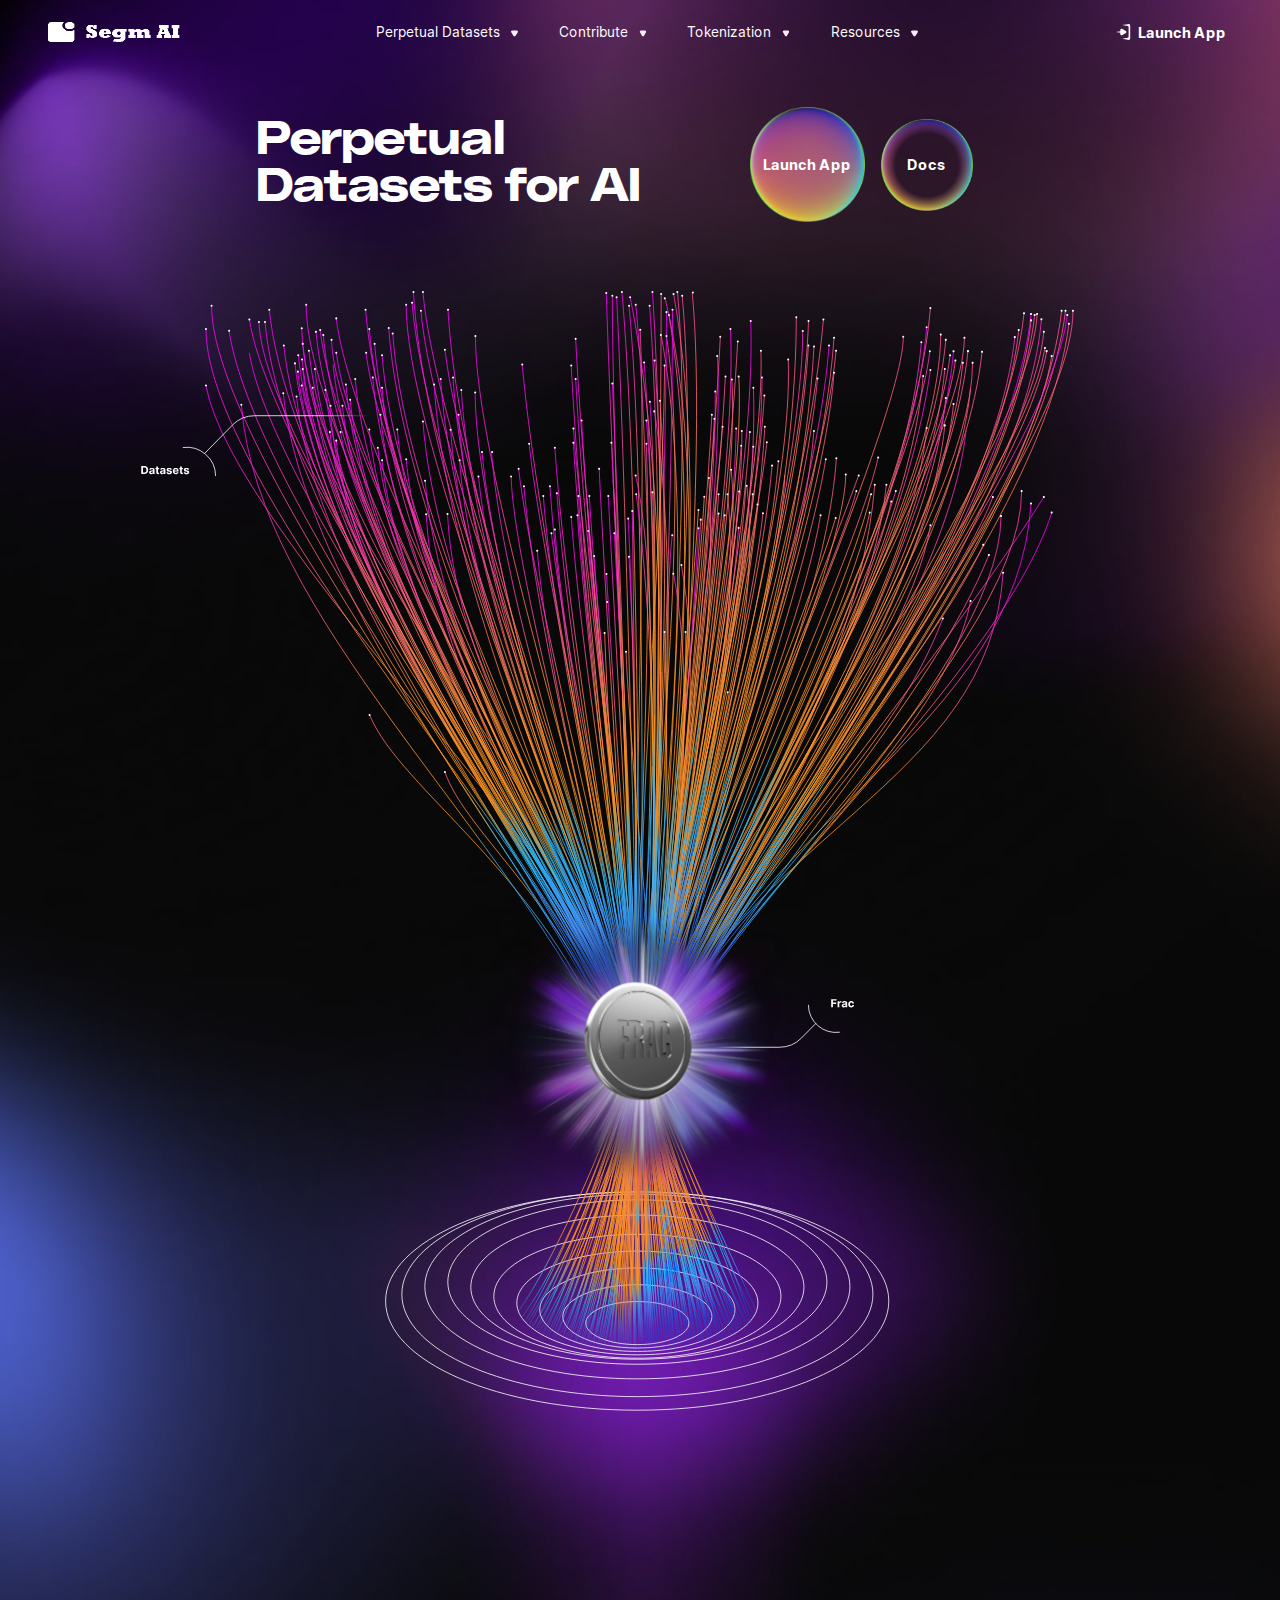
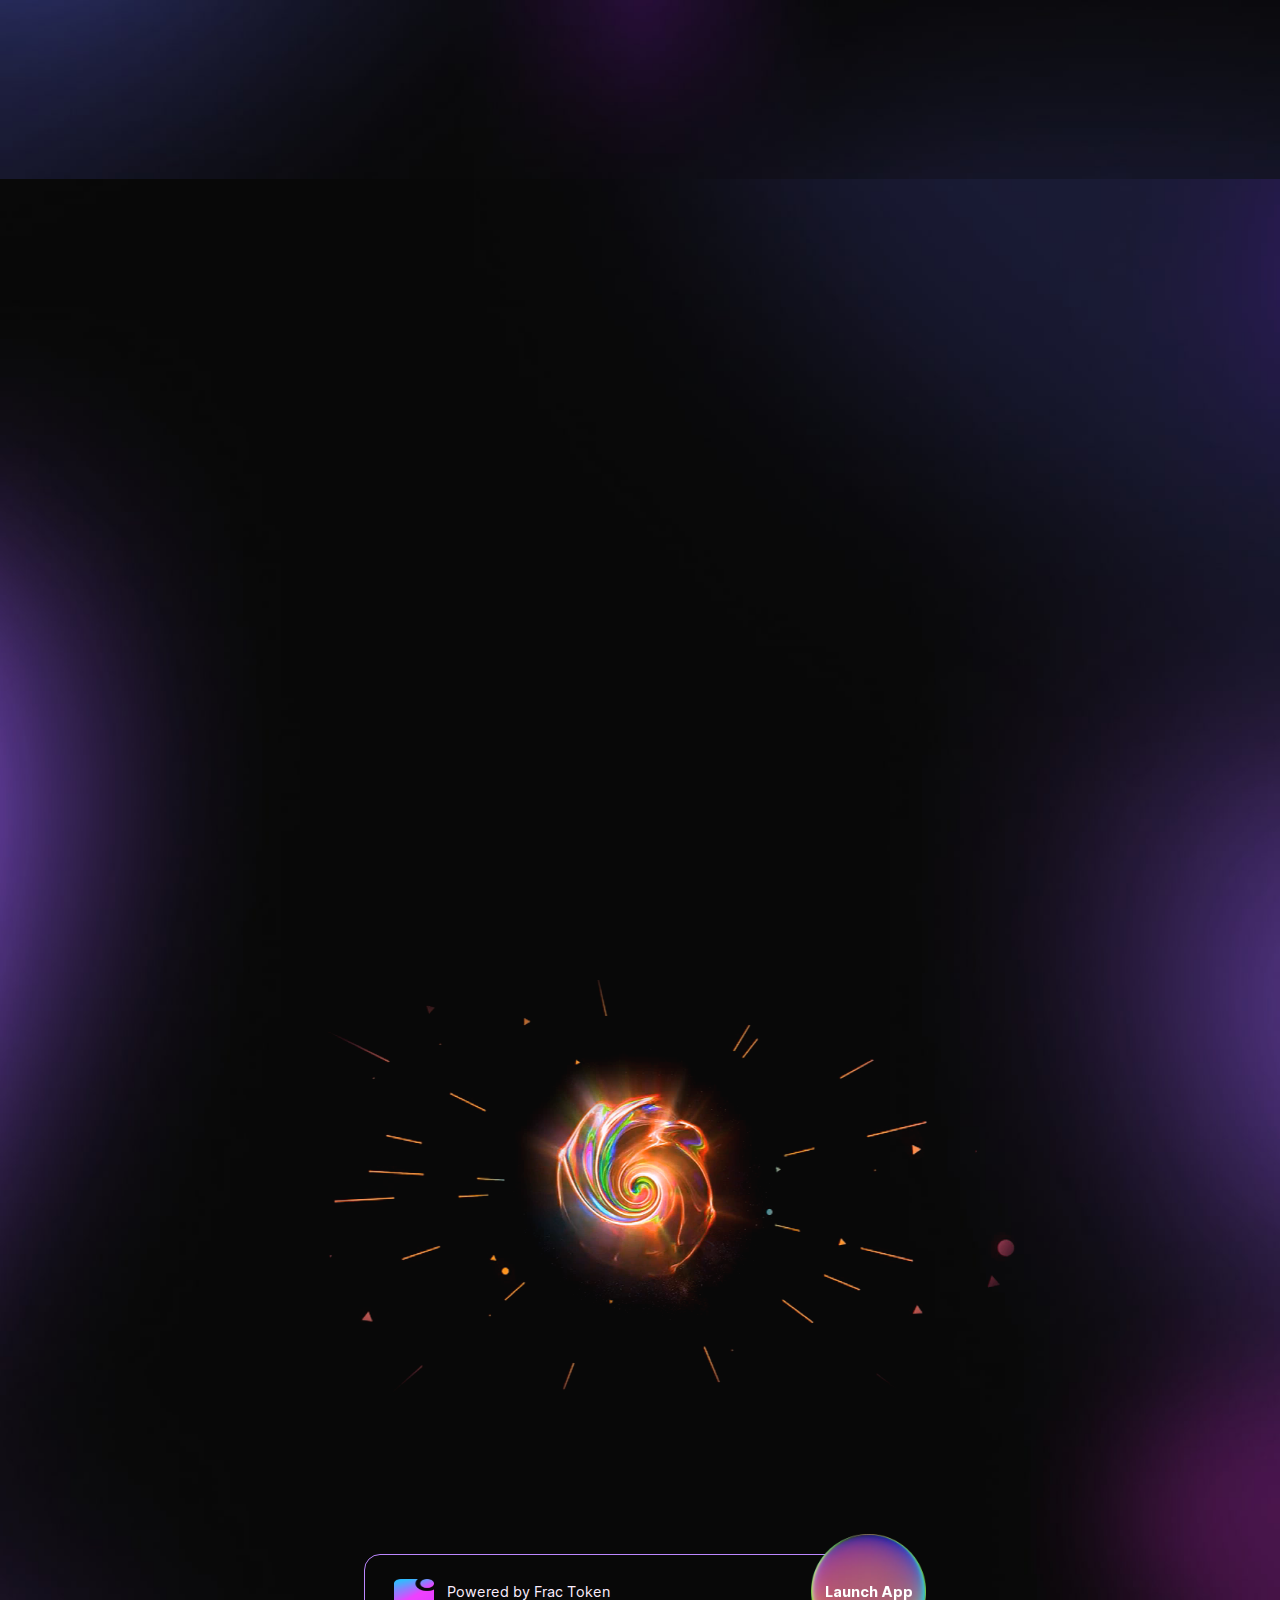
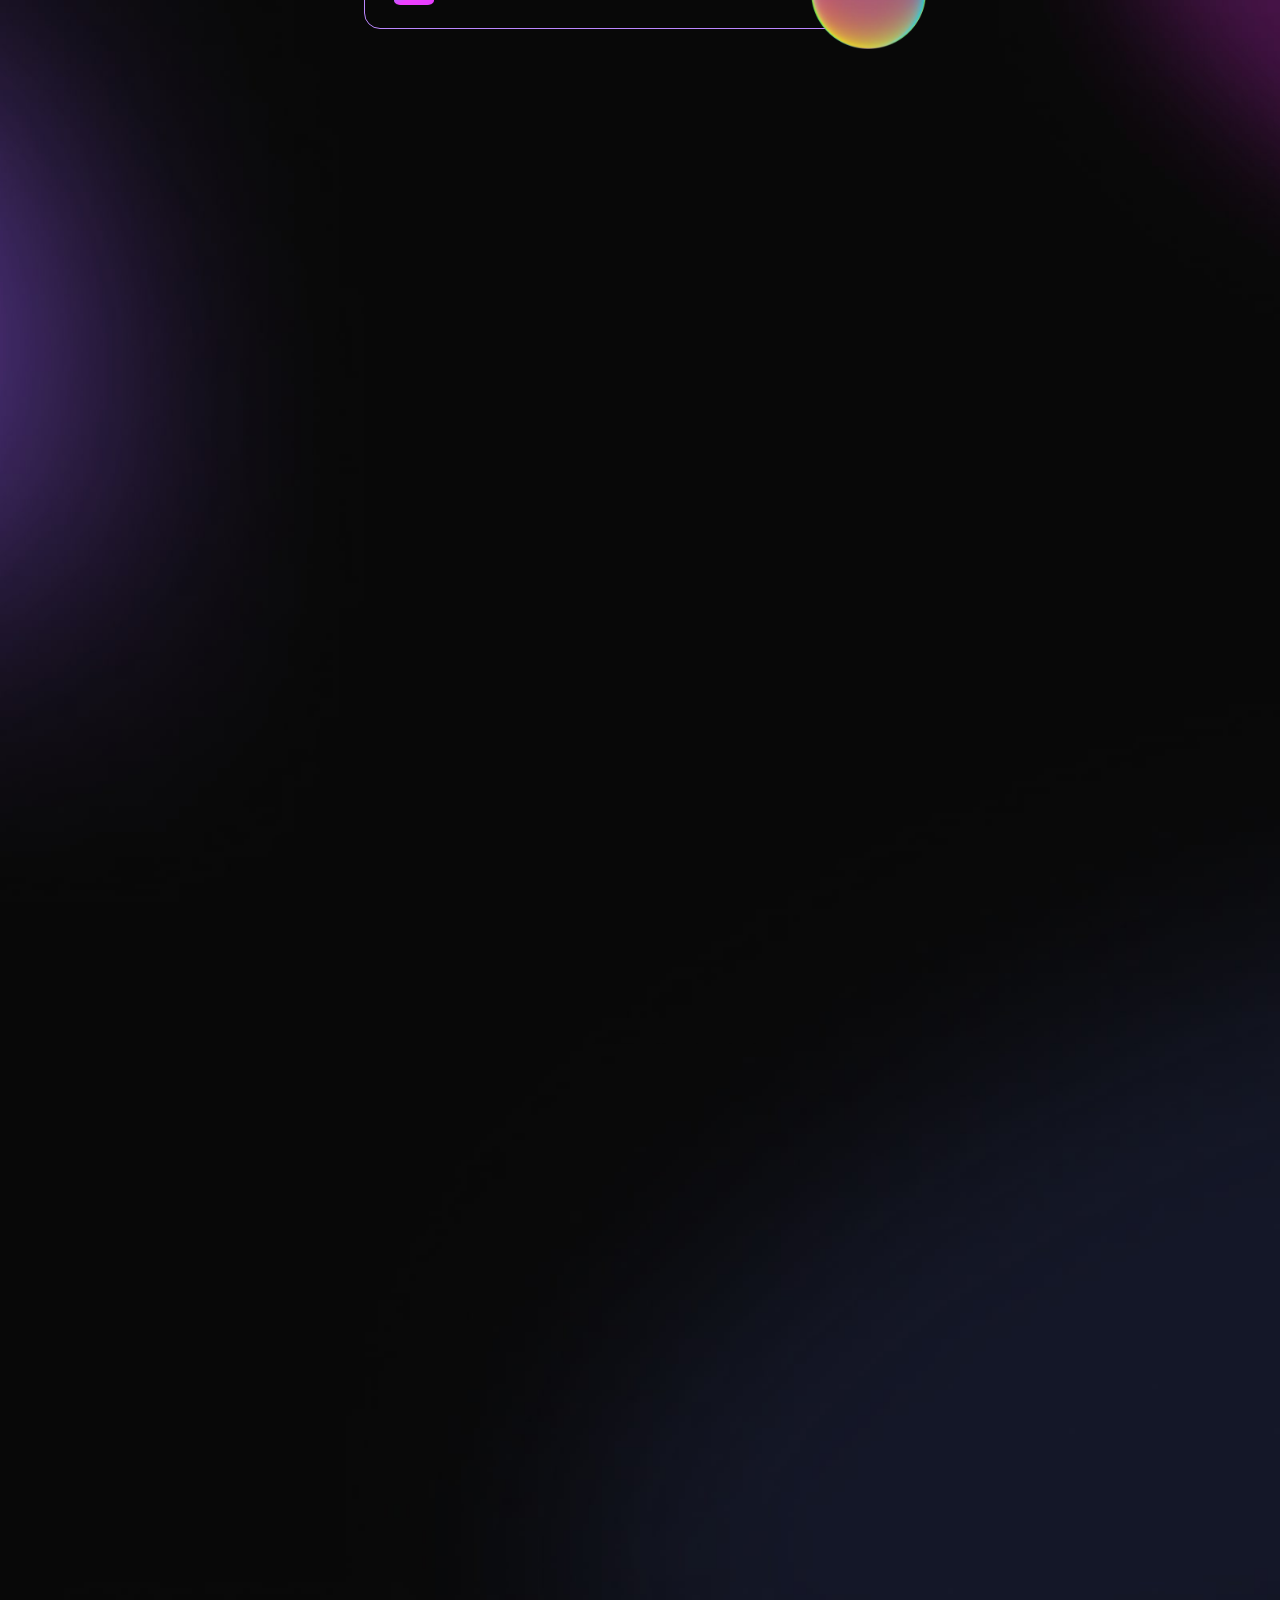
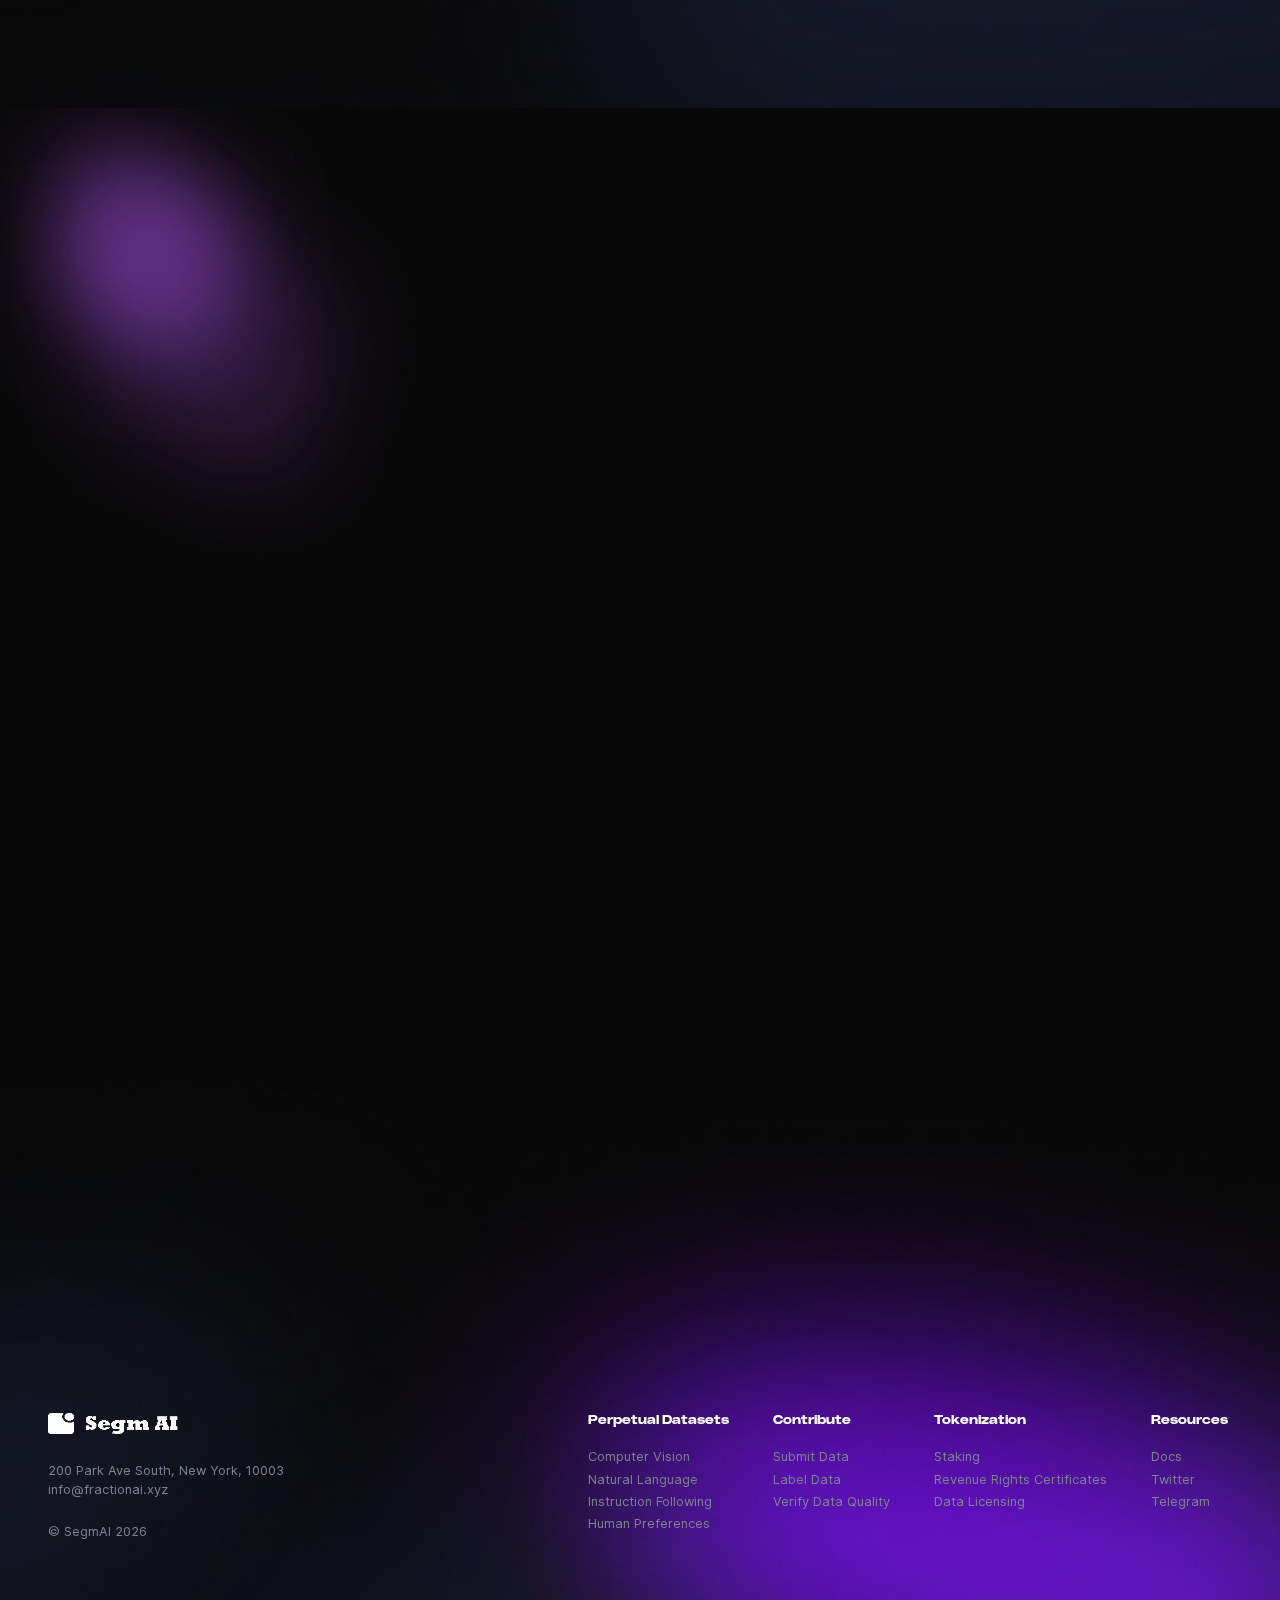
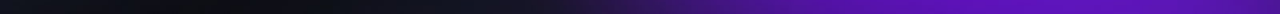
==== commit c0eb963d: "fix" ====
--- a/index.html
+++ b/index.html
@@ -401,7 +401,7 @@
                   </button>
                 </div>
               </div>
-              <a class="flex" href="/waitlist/"
+              <a class="flex" href="https://app.segmai.xyz"
                 ><img
                   alt="arrow"
                   data-nimg="1"
@@ -412,7 +412,7 @@
                   class="text-transparent w-[1.25rem] h-[1.25rem]"
                   style="color: transparent"
                   src="/_next/static/media/LoginIcon.3c1b82bd.svg"
-                /><span class="px-2 text-login">Join Waitlist</span></a
+                /><span class="px-2 text-login">Launch App</span></a
               >
             </div>
           </div>
@@ -429,7 +429,7 @@
                     <div class="flex text-[1.125rem] gap-[1.25rem]">
                       <a
                         class="relative solid-bg-parent w-[9rem] h-[9rem]"
-                        href="/waitlist/"
+                        href="https://app.segmai.xyz"
                         ><div
                           class="absolute flex justify-center items-center circle-button w-full h-full solid-bg top-0 left-0 z-0"
                         ></div>
@@ -437,13 +437,13 @@
                           class="absolute flex justify-center items-center w-full h-full top-0 left-0 z-1"
                         >
                           <span class="circle-button-content"
-                            >Join Waitlist</span
+                            >Launch App</span
                           >
                         </div></a
                       ><a
                         class="relative transparent-bg-parent w-[7.1875rem] h-[9rem]"
                         target="_blank"
-                        href="https://jonathans-organization-27.gitbook.io/segmai"
+                        href="https://docs.segmai.xyz"
                         ><div
                           class="absolute flex justify-center items-center w-full h-full circle-button transparent-bg top-0 left-0 z-0"
                         ></div>
@@ -890,14 +890,14 @@
             </div>
             <a
               class="absolute solid-bg-parent w-[9rem] h-[9rem] top-[49.5rem] left-[63.375rem] z-[60]"
-              href="/waitlist/"
+              href="https://app.segmai.xyz"
               ><div
                 class="absolute flex justify-center items-center circle-button w-full h-full solid-bg top-0 left-0 z-0"
               ></div>
               <div
                 class="absolute flex justify-center items-center w-full h-full top-0 left-0 z-1"
               >
-                <span class="circle-button-content">Join Waitlist</span>
+                <span class="circle-button-content">Launch App</span>
               </div></a
             >
           </div>
@@ -2715,7 +2715,7 @@
                     </div>
                     <div class="pt-[1.25rem] footer-content">
                       <div class="pt-[0.25rem]">
-                        <a target="_blank" href="https://jonathans-organization-27.gitbook.io/segmai"
+                        <a target="_blank" href="https://docs.segmai.xyz"
                           >Docs</a
                         >
                       </div>
@@ -2785,7 +2785,7 @@
                         />
                       </figure>
                     </div>
-                    <a class="flex pl-[14.615rem]" href="/waitlist/"
+                    <a class="flex pl-[14.615rem]" href="https://app.segmai.xyz"
                       ><figure>
                         <img
                           alt="arrow"
@@ -2820,7 +2820,7 @@
                   <div class="flex gap-[5.128rem]">
                     <a
                       class="relative solid-bg-parent w-[36.923rem] h-[36.923rem]"
-                      href="/waitlist/"
+                      href="https://app.segmai.xyz"
                       ><div
                         class="absolute flex justify-center items-center circle-button w-full h-full solid-bg top-0 left-0 z-0"
                       ></div>
@@ -2828,13 +2828,13 @@
                         class="absolute flex justify-center items-center w-full h-full top-0 left-0 z-1"
                       >
                         <span class="!text-[4.615rem] circle-button-content"
-                          >Join Waitlist</span
+                          >Launch App</span
                         >
                       </div></a
                     ><a
                       target="_blank"
                       class="relative transparent-bg-parent w-[29.487rem] h-[36.923rem]"
-                      href="https://jonathans-organization-27.gitbook.io/segmai"
+                      href="https://docs.segmai.xyz"
                       ><div
                         class="absolute flex justify-center items-center w-full h-full circle-button transparent-bg top-0 left-0 z-0"
                       ></div>
@@ -3312,7 +3312,7 @@
         <div class="absolute bottom-0 flex justify-center w-full z-[60]">
           <a
             class="relative solid-bg-parent w-[36.923rem] h-[36.923rem]"
-            href="/waitlist/"
+            href="https://app.segmai.xyz"
             ><div
               class="absolute flex justify-center items-center circle-button w-full h-full solid-bg top-0 left-0"
             ></div>
@@ -3320,7 +3320,7 @@
               class="absolute flex justify-center items-center w-full h-full top-0 left-0"
             >
               <span class="!text-[4.615rem] circle-button-content"
-                >Join Waitlist</span
+                >Launch App</span
               >
             </div></a
           >
@@ -5041,7 +5041,7 @@
                     class="pt-[3.077rem] footer-content !text-[4.103rem] !leading-[4.103rem]"
                   >
                     <div class="pt-[3.077rem]">
-                      <a target="_blank" href="https://jonathans-organization-27.gitbook.io/segmai"
+                      <a target="_blank" href="https://docs.segmai.xyz"
                         >Docs</a
                       >
                     </div>
